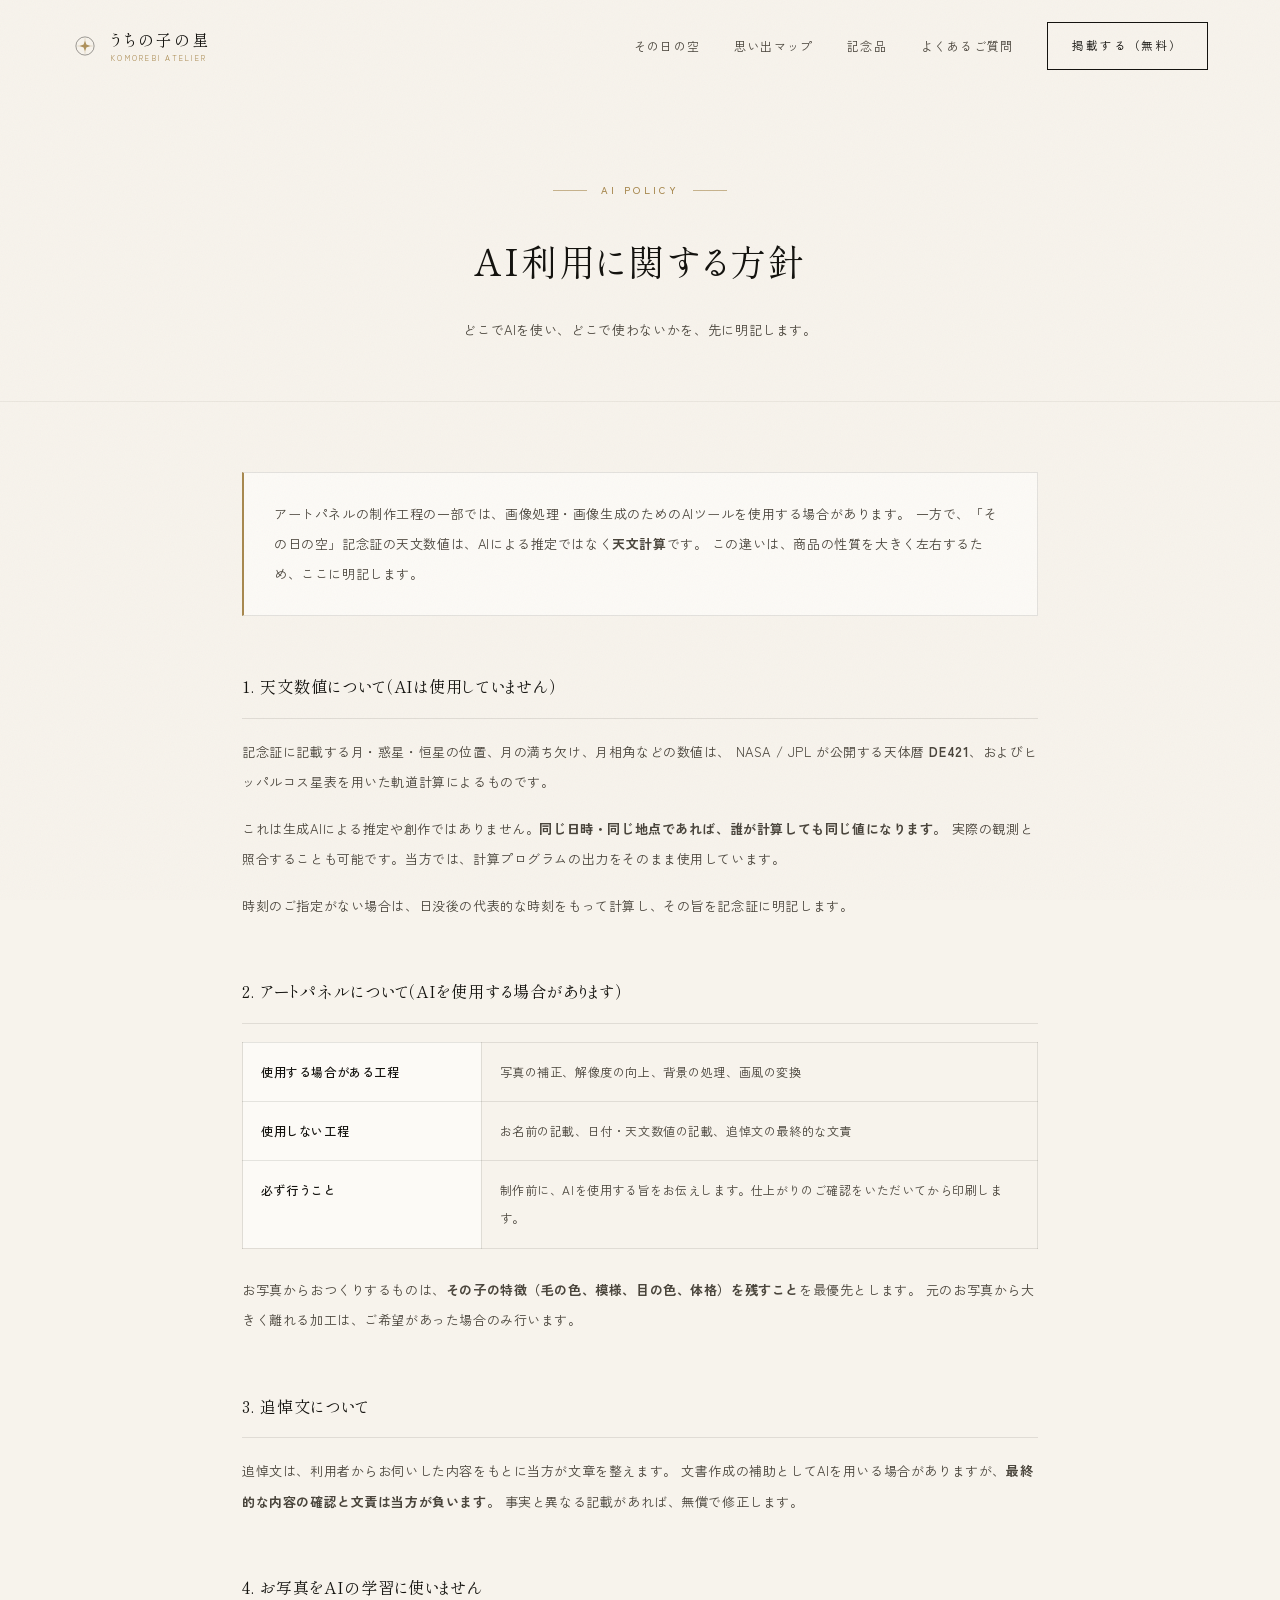
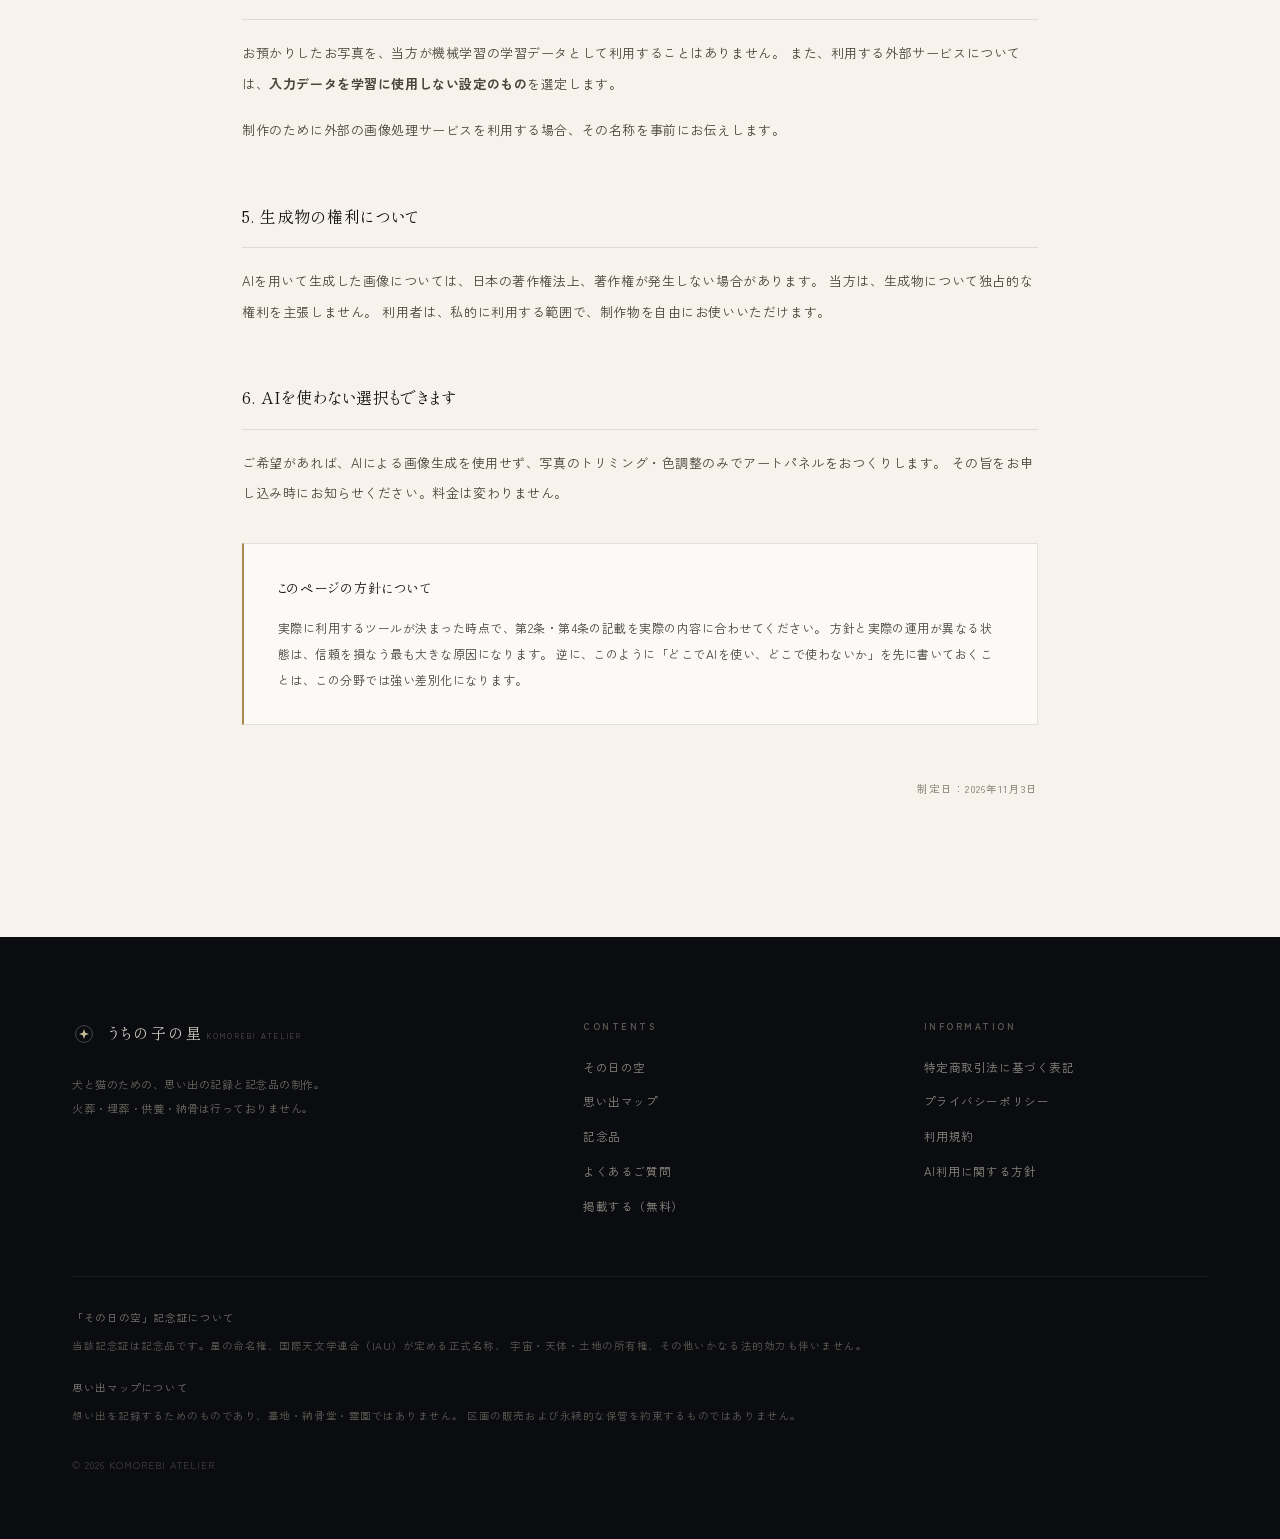
==== ai-policy.html @ f2a2ed65 "Add files via upload" ====
<!DOCTYPE html>
<html lang="ja">
<head>
<meta charset="UTF-8">
<meta name="viewport" content="width=device-width, initial-scale=1.0">
<title>AI利用に関する方針｜うちの子の星</title>
<link rel="preconnect" href="https://fonts.googleapis.com">
<link rel="preconnect" href="https://fonts.gstatic.com" crossorigin>
<link rel="stylesheet" href="https://fonts.googleapis.com/css2?family=Shippori+Mincho:wght@400;500;600&family=Zen+Kaku+Gothic+New:wght@300;400;500&display=swap">
<link rel="stylesheet" href="style.css">
</head>
<body data-page="legal">

<header class="hdr" id="hdr">
  <div class="wrap hdr-in">
    <a class="mark" href="index.html" aria-label="うちの子の星 ホーム">
      <svg viewBox="0 0 32 32" fill="none" aria-hidden="true">
        <circle cx="16" cy="16" r="11.2" stroke="#14130F" stroke-width=".9" opacity=".55"/>
        <path d="M16 6.6v18.8M6.6 16h18.8" stroke="#A8894F" stroke-width=".7" opacity=".45"/>
        <path d="M16 9.4l1.7 4.9 4.9 1.7-4.9 1.7-1.7 4.9-1.7-4.9-4.9-1.7 4.9-1.7z"
              fill="#A8894F" opacity=".9"/>
      </svg>
      <span class="mark-tx">
        <span class="jp">うちの子の星</span>
        <span class="en">KOMOREBI ATELIER</span>
      </span>
    </a>

    <nav class="nav" id="nav">
      <a href="index.html#sky">その日の空</a>
      <a href="map.html">思い出マップ</a>
      <a href="index.html#keepsakes">記念品</a>
      <a href="index.html#faq">よくあるご質問</a>
      <a class="nav-cta" href="memory.html">掲載する（無料）</a>
    </nav>

    <button class="burger" id="burger" aria-label="メニュー" aria-expanded="false">
      <i></i><i></i>
    </button>
  </div>
</header>


<div class="page-head">
  <div class="narrow">
    <span class="lbl center">AI POLICY</span>
    <h1>AI利用に関する方針</h1>
    <p>どこでAIを使い、どこで使わないかを、先に明記します。</p>
  </div>
</div>

<div class="prose">
  <div class="narrow">

    <p class="lead-box">
      アートパネルの制作工程の一部では、画像処理・画像生成のためのAIツールを使用する場合があります。
      一方で、「その日の空」記念証の天文数値は、AIによる推定ではなく<strong>天文計算</strong>です。
      この違いは、商品の性質を大きく左右するため、ここに明記します。
    </p>

    <h2>1. 天文数値について（AIは使用していません）</h2>
    <p>
      記念証に記載する月・惑星・恒星の位置、月の満ち欠け、月相角などの数値は、
      NASA / JPL が公開する天体暦 <strong>DE421</strong>、およびヒッパルコス星表を用いた軌道計算によるものです。
    </p>
    <p>
      これは生成AIによる推定や創作ではありません。<strong>同じ日時・同じ地点であれば、誰が計算しても同じ値になります。</strong>
      実際の観測と照合することも可能です。当方では、計算プログラムの出力をそのまま使用しています。
    </p>
    <p>
      時刻のご指定がない場合は、日没後の代表的な時刻をもって計算し、その旨を記念証に明記します。
    </p>

    <h2>2. アートパネルについて（AIを使用する場合があります）</h2>
    <table>
      <tr><th>使用する場合がある工程</th><td>写真の補正、解像度の向上、背景の処理、画風の変換</td></tr>
      <tr><th>使用しない工程</th><td>お名前の記載、日付・天文数値の記載、追悼文の最終的な文責</td></tr>
      <tr><th>必ず行うこと</th><td>制作前に、AIを使用する旨をお伝えします。仕上がりのご確認をいただいてから印刷します。</td></tr>
    </table>
    <p>
      お写真からおつくりするものは、<strong>その子の特徴（毛の色、模様、目の色、体格）を残すこと</strong>を最優先とします。
      元のお写真から大きく離れる加工は、ご希望があった場合のみ行います。
    </p>

    <h2>3. 追悼文について</h2>
    <p>
      追悼文は、利用者からお伺いした内容をもとに当方が文章を整えます。
      文書作成の補助としてAIを用いる場合がありますが、<strong>最終的な内容の確認と文責は当方が負います。</strong>
      事実と異なる記載があれば、無償で修正します。
    </p>

    <h2>4. お写真をAIの学習に使いません</h2>
    <p>
      お預かりしたお写真を、当方が機械学習の学習データとして利用することはありません。
      また、利用する外部サービスについては、<strong>入力データを学習に使用しない設定のもの</strong>を選定します。
    </p>
    <p>
      制作のために外部の画像処理サービスを利用する場合、その名称を事前にお伝えします。
    </p>

    <h2>5. 生成物の権利について</h2>
    <p>
      AIを用いて生成した画像については、日本の著作権法上、著作権が発生しない場合があります。
      当方は、生成物について独占的な権利を主張しません。
      利用者は、私的に利用する範囲で、制作物を自由にお使いいただけます。
    </p>

    <h2>6. AIを使わない選択もできます</h2>
    <p>
      ご希望があれば、AIによる画像生成を使用せず、写真のトリミング・色調整のみでアートパネルをおつくりします。
      その旨をお申し込み時にお知らせください。料金は変わりません。
    </p>

    <div class="notice" style="margin-top:34px">
      <strong>このページの方針について</strong>
      実際に利用するツールが決まった時点で、第2条・第4条の記載を実際の内容に合わせてください。
      方針と実際の運用が異なる状態は、信頼を損なう最も大きな原因になります。
      逆に、このように「どこでAIを使い、どこで使わないか」を先に書いておくことは、この分野では強い差別化になります。
    </div>

    <p class="updated">制定日：2026年11月3日</p>

  </div>
</div>

<footer class="ftr">
  <div class="wrap">
    <div class="ftr-top">
      <div>
        <div class="ftr-mark">
          <svg viewBox="0 0 32 32" fill="none" aria-hidden="true">
            <circle cx="16" cy="16" r="11.2" stroke="#CFC9BE" stroke-width=".8" opacity=".5"/>
            <path d="M16 9.4l1.7 4.9 4.9 1.7-4.9 1.7-1.7 4.9-1.7-4.9-4.9-1.7 4.9-1.7z"
                  fill="#E8D9B4" opacity=".85"/>
          </svg>
          <span>
            <span class="jp">うちの子の星</span>
            <span class="en">KOMOREBI ATELIER</span>
          </span>
        </div>
        <p>犬と猫のための、思い出の記録と記念品の制作。<br>火葬・埋葬・供養・納骨は行っておりません。</p>
      </div>

      <div class="ftr-ln">
        <h4>CONTENTS</h4>
        <a href="index.html#sky">その日の空</a>
        <a href="map.html">思い出マップ</a>
        <a href="index.html#keepsakes">記念品</a>
        <a href="index.html#faq">よくあるご質問</a>
        <a href="memory.html">掲載する（無料）</a>
      </div>

      <div class="ftr-ln">
        <h4>INFORMATION</h4>
        <a href="tokushoho.html">特定商取引法に基づく表記</a>
        <a href="privacy.html">プライバシーポリシー</a>
        <a href="terms.html">利用規約</a>
        <a href="ai-policy.html">AI利用に関する方針</a>
      </div>
    </div>

    <div class="ftr-disc">
      <div>
        <b>「その日の空」記念証について</b>
        当該記念証は記念品です。星の命名権、国際天文学連合（IAU）が定める正式名称、
        宇宙・天体・土地の所有権、その他いかなる法的効力も伴いません。
      </div>
      <div>
        <b>思い出マップについて</b>
        想い出を記録するためのものであり、墓地・納骨堂・霊園ではありません。
        区画の販売および永続的な保管を約束するものではありません。
      </div>
      <div class="ftr-cr">&copy; <span data-year>2026</span> KOMOREBI ATELIER</div>
    </div>
  </div>
</footer>


<script src="config.js"></script>
<script src="main.js"></script>
</body>
</html>
---- style.css ----
/* =========================================================================
   うちの子の星 — KOMOREBI ATELIER
   Design System v2  ·  "静寂と、光"
   ========================================================================= */

/* ---------- reset ---------- */
*,*::before,*::after{box-sizing:border-box;margin:0;padding:0}
html{-webkit-text-size-adjust:100%;scroll-behavior:smooth}
@media (prefers-reduced-motion:reduce){
  html{scroll-behavior:auto}
  *,*::before,*::after{animation-duration:.001ms!important;transition-duration:.001ms!important}
}
img,svg{display:block;max-width:100%}
a{color:inherit;text-decoration:none}
button{font:inherit;color:inherit;background:none;border:none;cursor:pointer}
ul,ol{list-style:none}
::selection{background:rgba(168,137,79,.22)}

/* ---------- tokens ---------- */
:root{
  /* ink & paper */
  --ink:#14130F;
  --ink-2:#2B2822;
  --ink-3:#4A453C;
  --paper:#F7F3EC;
  --paper-2:#FCFAF6;
  --paper-3:#EFE8DB;
  --paper-4:#E6DCCB;

  /* accents */
  --gold:#A8894F;
  --gold-2:#C9AE7B;
  --gold-3:#E3D2AC;
  --sage:#6E7A66;
  --sage-2:#4E5849;
  --green:#5E6B57;          /* 規約・ポリシーへのリンク色（未定義だったので追加） */

  /* night */
  --night:#0D1015;
  --night-2:#161B23;
  --night-3:#232A35;
  --star:#E8D9B4;

  /* lines */
  --line:rgba(20,19,15,.10);
  --line-2:rgba(20,19,15,.06);
  --line-gold:rgba(168,137,79,.28);
  --line-n:rgba(232,217,180,.16);

  /* type */
  --mincho:"Hiragino Mincho ProN","Hiragino Mincho Pro","Yu Mincho",YuMincho,
           "Shippori Mincho","Noto Serif JP","Noto Serif CJK JP","Songti SC",
           "Times New Roman",serif;
  --gothic:"Hiragino Sans","Hiragino Kaku Gothic ProN","Yu Gothic",YuGothic,
           "Zen Kaku Gothic New","Noto Sans JP","Noto Sans CJK JP",
           "Helvetica Neue",Arial,sans-serif;

  /* metrics */
  --w:1200px;
  --w-narrow:860px;
  --w-tight:660px;
  --ease:cubic-bezier(.22,.68,.28,1);
  --ease-out:cubic-bezier(.16,1,.3,1);
  --shadow-s:0 1px 2px rgba(20,19,15,.04),0 8px 24px -12px rgba(20,19,15,.10);
  --shadow-m:0 2px 4px rgba(20,19,15,.03),0 24px 60px -24px rgba(20,19,15,.16);
  --shadow-l:0 4px 8px rgba(20,19,15,.03),0 48px 100px -40px rgba(20,19,15,.22);
}

/* ---------- base ---------- */
body{
  font-family:var(--gothic);
  font-size:15px;
  line-height:2.05;
  letter-spacing:.035em;
  color:var(--ink-2);
  background:var(--paper);
  -webkit-font-smoothing:antialiased;
  -moz-osx-font-smoothing:grayscale;
  text-rendering:optimizeLegibility;
  overflow-x:hidden;
  font-feature-settings:"palt" 1;
}
h1,h2,h3,h4,.hero-ttl,.h2,.h3,.display,.statement-tx,.cert-name,
.cert-ttl,.letter-name,.letter-body,.pr h3,.tier h3,.region-h h2,.pref .nm,
.drw-h h3,.region-grid button,.moon-tx .p,.cert-stars dd{
  font-feature-settings:"palt" 1;
}

/* washi grain — zero-asset texture */
body::after{
  content:"";position:fixed;inset:0;z-index:9000;pointer-events:none;
  opacity:.038;mix-blend-mode:multiply;
  background-image:url("data:image/svg+xml,%3Csvg xmlns='http://www.w3.org/2000/svg' width='200' height='200'%3E%3Cfilter id='n'%3E%3CfeTurbulence type='fractalNoise' baseFrequency='.82' numOctaves='4' stitchTiles='stitch'/%3E%3C/filter%3E%3Crect width='200' height='200' filter='url(%23n)'/%3E%3C/svg%3E");
}

.wrap{width:100%;max-width:var(--w);margin:0 auto;padding:0 32px}
.narrow{width:100%;max-width:var(--w-narrow);margin:0 auto;padding:0 32px}
.tight{width:100%;max-width:var(--w-tight);margin:0 auto;padding:0 32px}

/* ---------- type scale ---------- */
.display{
  font-family:var(--mincho);font-weight:400;
  font-size:clamp(32px,5.4vw,62px);
  line-height:1.62;letter-spacing:.045em;
  color:var(--ink);
}
.h2{
  font-family:var(--mincho);font-weight:400;
  font-size:clamp(23px,3.1vw,36px);
  line-height:1.78;letter-spacing:.05em;color:var(--ink);
}
.h3{
  font-family:var(--mincho);font-weight:400;
  font-size:clamp(17px,2vw,21px);line-height:1.85;letter-spacing:.045em;color:var(--ink);
}
.lead{
  font-size:15px;line-height:2.4;color:var(--ink-3);letter-spacing:.05em;
}
.body{font-size:14px;line-height:2.25;color:var(--ink-3)}
.small{font-size:12.5px;line-height:2.1;color:var(--ink-3)}
.tiny{font-size:11px;line-height:2;color:var(--ink-3);letter-spacing:.08em}
.vertical{writing-mode:vertical-rl;text-orientation:mixed}

/* eyebrow / section label */
.lbl{
  display:inline-flex;align-items:center;gap:14px;
  font-family:var(--gothic);font-size:10px;font-weight:500;
  letter-spacing:.34em;text-transform:uppercase;color:var(--gold);
}
.lbl::before{content:"";width:34px;height:1px;background:var(--gold);opacity:.6;flex:none}
.lbl.center::after{content:"";width:34px;height:1px;background:var(--gold);opacity:.6;flex:none}
.lbl.on-dark{color:var(--star)}
.lbl.on-dark::before,.lbl.on-dark::after{background:var(--star);opacity:.45}

/* kanji numeral */
.kanji-num{
  font-family:var(--mincho);font-size:13px;letter-spacing:.3em;
  color:var(--gold);opacity:.9;
}

/* ---------- buttons ---------- */
.btn{
  --b:var(--ink);
  position:relative;display:inline-flex;align-items:center;justify-content:center;gap:12px;
  padding:17px 40px;border:1px solid var(--b);border-radius:0;
  font-family:var(--gothic);font-size:12.5px;letter-spacing:.2em;
  color:var(--b);background:transparent;overflow:hidden;isolation:isolate;
  transition:color .55s var(--ease);
}
.btn::before{
  content:"";position:absolute;inset:0;background:var(--b);z-index:-1;
  transform:scaleY(0);transform-origin:bottom;
  transition:transform .55s var(--ease);
}
.btn:hover{color:var(--paper)}
.btn:hover::before{transform:scaleY(1)}
.btn.solid{color:var(--paper)}
.btn.solid::before{transform:scaleY(1)}
.btn.solid:hover{color:var(--b)}
.btn.solid:hover::before{transform:scaleY(0)}
.btn.gold{--b:var(--gold)}
.btn.small{padding:12px 26px;font-size:11.5px;letter-spacing:.16em}
.btn-row{display:flex;flex-wrap:wrap;gap:14px}

/* text link with animated rule */
.tlink{
  display:inline-flex;align-items:center;gap:12px;
  font-size:12.5px;letter-spacing:.16em;color:var(--ink);position:relative;padding-bottom:6px;
}
.tlink::after{
  content:"";position:absolute;left:0;bottom:0;width:100%;height:1px;
  background:var(--line);transform-origin:right;transition:transform .5s var(--ease);
}
.tlink::before{
  content:"";position:absolute;left:0;bottom:0;width:100%;height:1px;
  background:var(--gold);transform:scaleX(0);transform-origin:left;
  transition:transform .6s var(--ease) .05s;
}
.tlink:hover::before{transform:scaleX(1)}
.tlink .ar{transition:transform .5s var(--ease)}
.tlink:hover .ar{transform:translateX(5px)}

/* ---------- section chrome ---------- */
.sec{position:relative;padding:132px 0}
.sec.tight-p{padding:96px 0}
.sec.dark{background:var(--night);color:#D9D3C8}
.sec.paper2{background:var(--paper-2)}

.sec-head{margin-bottom:64px}
.sec-head.center{text-align:center}
.sec-head .lbl{margin-bottom:26px}
.sec-head .h2{margin-bottom:22px}
.sec-head .lead{max-width:640px}
.sec-head.center .lead{margin:0 auto}

/* hairline divider with diamond */
.rule{
  display:flex;align-items:center;justify-content:center;gap:16px;
  padding:0 32px;
}
.rule::before,.rule::after{content:"";height:1px;flex:1;background:var(--line);max-width:420px}
.rule i{
  width:5px;height:5px;border:1px solid var(--gold);transform:rotate(45deg);
  flex:none;opacity:.65;
}
.rule.on-dark::before,.rule.on-dark::after{background:var(--line-n)}
.rule.on-dark i{border-color:var(--star);opacity:.4}

/* =========================================================================
   HEADER
   ========================================================================= */
.hdr{
  position:fixed;top:0;left:0;right:0;z-index:200;
  transition:background .6s var(--ease),backdrop-filter .6s var(--ease),
             border-color .6s var(--ease),padding .5s var(--ease);
  border-bottom:1px solid transparent;padding:8px 0;
}
.hdr.solid{
  background:rgba(247,243,236,.82);
  backdrop-filter:blur(18px) saturate(1.4);
  -webkit-backdrop-filter:blur(18px) saturate(1.4);
  border-bottom-color:var(--line-2);
}
.hdr-in{display:flex;align-items:center;justify-content:space-between;height:76px;gap:24px}

.mark{display:flex;align-items:center;gap:13px;flex:none}
.mark svg{width:26px;height:26px;flex:none;transition:transform .8s var(--ease)}
.mark:hover svg{transform:rotate(90deg)}
.mark-tx{display:flex;flex-direction:column;line-height:1.25}
.mark-tx .jp{font-family:var(--mincho);font-size:15.5px;letter-spacing:.18em;color:var(--ink);white-space:nowrap}
.mark-tx .en{font-size:7.5px;letter-spacing:.3em;color:var(--gold);white-space:nowrap;margin-top:3px}

.nav{display:flex;align-items:center;gap:34px}
.nav a{
  position:relative;font-size:12px;letter-spacing:.1em;color:var(--ink-3);
  padding:6px 0;white-space:nowrap;transition:color .35s var(--ease);
}
.nav a::after{
  content:"";position:absolute;left:0;bottom:0;width:100%;height:1px;
  background:var(--gold);transform:scaleX(0);transform-origin:left;
  transition:transform .45s var(--ease);
}
.nav a:hover{color:var(--ink)}
.nav a:hover::after{transform:scaleX(1)}
.hdr .nav-cta{
  border:1px solid var(--ink);padding:11px 24px;font-size:11.5px;letter-spacing:.16em;
  color:var(--ink);transition:.4s var(--ease);
}
.hdr .nav-cta::after{display:none}
.hdr .nav-cta:hover{background:var(--ink);color:var(--paper)}

.burger{display:none;width:44px;height:44px;position:relative;flex:none}
.burger i{
  position:absolute;left:11px;width:22px;height:1px;background:var(--ink);
  transition:transform .5s var(--ease),opacity .3s;
}
.burger i:nth-child(1){top:18px}
.burger i:nth-child(2){top:26px}
.burger.on i:nth-child(1){transform:translateY(4px) rotate(45deg)}
.burger.on i:nth-child(2){transform:translateY(-4px) rotate(-45deg)}

/* =========================================================================
   HERO  v3 — 写真フルブリード
   ========================================================================= */
.hero3{
  position:relative;display:flex;align-items:flex-end;
  min-height:100svh;overflow:hidden;background:#1B1710;
  padding:0;
}
.hero3-media{position:absolute;inset:0;z-index:0}
.hero3-media picture,.hero3-media img{
  display:block;width:100%;height:100%;object-fit:cover;object-position:50% 46%;
}
.hero3-media img{
  transform:scale(1.06);
  animation:heroDrift 22s var(--ease-out) forwards;
}
@keyframes heroDrift{to{transform:scale(1)}}

/* スクリム（文字を読ませるための階調） */
.hero3::after{
  content:"";position:absolute;inset:0;z-index:1;pointer-events:none;
  background:
    linear-gradient(180deg,rgba(16,13,9,.34) 0%,rgba(16,13,9,.06) 22%,rgba(16,13,9,0) 42%),
    linear-gradient(0deg,rgba(14,11,8,.90) 0%,rgba(14,11,8,.72) 26%,rgba(14,11,8,.22) 58%,rgba(14,11,8,0) 78%);
}
.hero3-in{position:relative;z-index:2;width:100%;padding-bottom:clamp(34px,5vh,58px)}
.hero3-txt{max-width:660px;color:#F6F1E8}
.hero3-eyebrow{
  display:inline-flex;align-items:center;gap:12px;
  font-size:10px;letter-spacing:.3em;color:#E3D2AC;margin-bottom:clamp(20px,3vh,30px);
}
.hero3-eyebrow::before{content:"";width:28px;height:1px;background:#E3D2AC;opacity:.7}
.hero3-h1{
  font-family:var(--mincho);font-weight:400;
  font-size:clamp(30px,5.4vw,60px);line-height:1.55;letter-spacing:.045em;
  color:#FBF7EF;text-shadow:0 2px 30px rgba(0,0,0,.28);
}
.hero3-h1 em{font-style:normal;color:#E3D2AC}
.hero3-h1 .ln{display:block;overflow:hidden}
.hero3-h1 .ln>span{display:block;transform:translateY(112%);
  animation:riseIn 1.5s var(--ease-out) forwards}
.hero3-h1 .ln:nth-child(1)>span{animation-delay:.25s}
.hero3-h1 .ln:nth-child(2)>span{animation-delay:.4s}
.hero3-h1 .ln:nth-child(3)>span{animation-delay:.55s}
.hero3-sub{
  margin-top:clamp(22px,3.4vh,32px);font-size:13.5px;line-height:2.35;
  letter-spacing:.06em;color:rgba(246,241,232,.86);max-width:520px;
}
.hero3-sub strong{color:#FBF7EF;font-weight:500}
.hero3-actions{
  display:flex;gap:12px;flex-wrap:wrap;margin-top:clamp(26px,4vh,38px);
  opacity:0;animation:fadeUp 1.2s var(--ease-out) 1.05s forwards;
}
.hero3-actions .btn{--b:#F6F1E8;color:#F6F1E8;border-color:rgba(246,241,232,.55);padding:17px 34px}
.hero3-actions .btn::before{background:#F6F1E8}
.hero3-actions .btn:hover{color:#14130F;border-color:#F6F1E8}
.hero3-actions .btn.solid{background:#F6F1E8;color:#14130F;border-color:#F6F1E8}
.hero3-actions .btn.solid::before{transform:scaleY(1);background:#14130F}
.hero3-actions .btn.solid:hover{color:#F6F1E8}
.hero3-actions .btn.solid:hover::before{transform:scaleY(0)}
.hero3-note{
  margin-top:16px;font-size:11px;letter-spacing:.08em;color:rgba(246,241,232,.6);
  opacity:0;animation:fadeUp 1.2s var(--ease-out) 1.25s forwards;
}

/* 下部の信頼ストリップ */
.hero3-strip{
  position:relative;z-index:2;border-top:1px solid rgba(246,241,232,.16);
  display:grid;grid-template-columns:repeat(3,1fr);
  opacity:0;animation:fadeUp 1.4s var(--ease-out) 1.35s forwards;
}
.hero3-strip div{
  padding:18px 6px;text-align:center;border-right:1px solid rgba(246,241,232,.13);
  color:rgba(246,241,232,.82);
}
.hero3-strip div:last-child{border-right:none}
.hero3-strip b{
  display:block;font-family:var(--mincho);font-size:14px;font-weight:400;
  letter-spacing:.1em;color:#FBF7EF;margin-bottom:4px;
}
.hero3-strip span{font-size:9.5px;letter-spacing:.18em;color:rgba(246,241,232,.55)}

.hero3-scroll{
  position:absolute;right:clamp(16px,3vw,40px);bottom:clamp(130px,18vh,190px);z-index:3;
  display:flex;flex-direction:column;align-items:center;gap:10px;
  opacity:0;animation:fadeUp 1.4s var(--ease-out) 1.6s forwards;
}
.hero3-scroll span{writing-mode:vertical-rl;font-size:8.5px;letter-spacing:.34em;
  color:rgba(246,241,232,.55)}
.hero3-scroll i{width:1px;height:46px;background:linear-gradient(#E3D2AC,transparent);position:relative;overflow:hidden}
.hero3-scroll i::after{content:"";position:absolute;top:0;left:0;width:1px;height:18px;
  background:#E3D2AC;animation:cue 2.6s var(--ease) infinite}

@media(max-width:860px){
  .hero3{min-height:94svh;align-items:flex-end}
  .hero3-media img{object-position:62% 42%}
  .hero3::after{
    background:
      linear-gradient(180deg,rgba(16,13,9,.46) 0%,rgba(16,13,9,.18) 26%,rgba(16,13,9,.34) 52%,rgba(14,11,8,.62) 72%),
      linear-gradient(0deg,rgba(14,11,8,.96) 0%,rgba(14,11,8,.86) 30%,rgba(14,11,8,.52) 58%,rgba(14,11,8,0) 86%);
  }
  .hero3-h1{font-size:clamp(27px,7.6vw,38px);line-height:1.6}
  .hero3-actions{flex-direction:column;align-items:stretch}
  .hero3-actions .btn{width:100%;padding:16px}
  .hero3-strip b{font-size:12px}
  .hero3-strip span{font-size:8.5px;letter-spacing:.1em}
  .hero3-scroll{display:none}
}

/* =========================================================================
   COMPARE 比較表
   ========================================================================= */
.cmp{width:100%;border-collapse:collapse;font-size:12px;margin-top:8px}
.cmp th,.cmp td{border-bottom:1px solid var(--line);padding:16px 14px;text-align:left;vertical-align:top}
.cmp thead th{
  font-family:var(--mincho);font-size:11.5px;letter-spacing:.12em;font-weight:400;
  color:var(--ink);border-bottom:1px solid var(--line-gold);padding-bottom:14px;
}
.cmp thead th.us{color:var(--gold)}
.cmp tbody td{color:var(--ink-3);line-height:1.95}
.cmp tbody td:first-child{color:var(--ink);font-size:12.5px;width:26%}
.cmp .yes{color:var(--sage-2);font-weight:500}
.cmp .no{color:#9A8F82}
.cmp td.us{background:rgba(168,137,79,.045)}
@media(max-width:760px){
  .cmp{font-size:11px}
  .cmp th,.cmp td{padding:12px 8px}
  .cmp thead th{font-size:10px;letter-spacing:.04em}
  .cmp tbody td:first-child{width:34%;font-size:11px}
}

/* =========================================================================
   STATEMENT (quiet intro)
   ========================================================================= */
.statement{padding:clamp(90px,13vw,170px) 0;text-align:center;position:relative}
.statement .rule{margin-bottom:clamp(50px,7vw,80px)}
.statement-tx{
  font-family:var(--mincho);font-weight:400;
  font-size:clamp(19px,2.7vw,30px);line-height:2.35;letter-spacing:.075em;color:var(--ink);
}
.statement-tx em{font-style:normal;color:var(--gold)}
.statement-note{
  margin-top:clamp(38px,5vw,54px);font-size:13px;line-height:2.35;
  letter-spacing:.07em;color:var(--ink-3);
}
.statement .rule{margin-top:clamp(50px,7vw,80px);margin-bottom:0}

/* =========================================================================
   PRINCIPLES
   ========================================================================= */
.principles{display:grid;grid-template-columns:repeat(3,1fr);gap:0;border-top:1px solid var(--line)}
.pr{
  padding:56px 42px 64px;border-right:1px solid var(--line);position:relative;
  transition:background .6s var(--ease);
}
.pr:last-child{border-right:none}
.pr:hover{background:var(--paper-2)}
.pr .kanji-num{display:block;margin-bottom:30px}
.pr h3{
  font-family:var(--mincho);font-size:18px;font-weight:400;line-height:1.95;
  letter-spacing:.05em;color:var(--ink);margin-bottom:20px;
}
.pr p{font-size:12.5px;line-height:2.3;color:var(--ink-3)}
.pr::after{
  content:"";position:absolute;top:0;left:0;width:100%;height:1px;background:var(--gold);
  transform:scaleX(0);transform-origin:left;transition:transform .7s var(--ease);
}
.pr:hover::after{transform:scaleX(1)}

/* =========================================================================
   NIGHT / SKY
   ========================================================================= */
.sky{position:relative;background:var(--night);color:#CFC9BE;overflow:hidden}
.sky::before{
  content:"";position:absolute;inset:0;z-index:0;pointer-events:none;opacity:.9;
  background:
    radial-gradient(ellipse 60% 50% at 78% 12%,rgba(96,120,158,.16),transparent 70%),
    radial-gradient(ellipse 50% 40% at 12% 82%,rgba(168,137,79,.10),transparent 70%);
}
.sky-in{position:relative;z-index:1}
.sky .h2,.sky .h3{color:#F2EDE4}
.sky .lead,.sky .body,.sky .small{color:#A9A499}
.sky .statement-tx{color:#F2EDE4}

.sky-grid{display:grid;grid-template-columns:1fr 1.02fr;gap:clamp(40px,6vw,88px);align-items:center}

/* the certificate mock */
.cert{
  position:relative;background:linear-gradient(158deg,#FCFAF5 0%,#F2EADB 62%,#E8DDC7 100%);
  color:var(--ink);padding:clamp(30px,4vw,46px);box-shadow:var(--shadow-l);
}
.cert::before{
  content:"";position:absolute;inset:9px;border:1px solid rgba(168,137,79,.34);pointer-events:none;
}
.cert::after{
  content:"";position:absolute;inset:14px;border:1px solid rgba(168,137,79,.14);pointer-events:none;
}
.cert-in{position:relative;z-index:1}
.cert-top{display:flex;justify-content:space-between;align-items:flex-start;margin-bottom:26px}
.cert-brand{font-family:var(--mincho);font-size:10.5px;letter-spacing:.28em;color:var(--gold)}
.cert-no{font-size:8.5px;letter-spacing:.2em;color:var(--ink-3);opacity:.6}
.cert-ttl{
  font-family:var(--mincho);font-size:clamp(15px,1.8vw,18px);letter-spacing:.22em;
  color:var(--ink);text-align:center;margin-bottom:4px;
}
.cert-sub{text-align:center;font-size:8.5px;letter-spacing:.34em;color:var(--gold);margin-bottom:28px}
.cert-name{
  font-family:var(--mincho);text-align:center;font-size:clamp(24px,3.4vw,34px);
  letter-spacing:.2em;color:var(--ink);line-height:1.4;
}
.cert-years{
  text-align:center;font-family:var(--mincho);font-size:10.5px;letter-spacing:.28em;
  color:var(--gold);margin-top:10px;
}
.cert-map{margin:26px 0 22px;position:relative}
.cert-map svg{width:100%;height:auto;display:block}
.cert-stars{
  display:grid;grid-template-columns:repeat(2,1fr);gap:1px;
  background:rgba(168,137,79,.2);border:1px solid rgba(168,137,79,.2);margin-bottom:22px;
}
.cert-stars div{background:rgba(252,250,245,.55);padding:13px 15px;text-align:center}
.cert-stars dt{font-size:8px;letter-spacing:.18em;color:var(--gold);margin-bottom:3px}
.cert-stars dd{font-family:var(--mincho);font-size:12.5px;letter-spacing:.06em;color:var(--ink)}
.cert-line{
  text-align:center;font-family:var(--mincho);font-size:11.5px;line-height:2.2;
  letter-spacing:.1em;color:var(--ink-2);padding-top:18px;border-top:1px solid rgba(168,137,79,.24);
}

/* live moon mini-tool */
.moon-tool{
  margin-top:34px;border:1px solid var(--line-n);background:rgba(255,255,255,.025);
  padding:26px 28px;display:flex;align-items:center;gap:26px;flex-wrap:wrap;
}
.moon-tool .mt-l{flex:1;min-width:180px}
.moon-tool .mt-l .t1{font-size:11px;letter-spacing:.2em;color:var(--star);margin-bottom:8px}
.moon-tool .mt-l .t2{font-size:11.5px;line-height:1.95;color:#8F8A80}
.moon-tool input[type=date]{
  font-family:var(--gothic);font-size:13px;letter-spacing:.06em;
  background:transparent;border:1px solid var(--line-n);color:#EDE7DC;
  padding:11px 14px;border-radius:0;outline:none;transition:border-color .3s;
  color-scheme:dark;
}
.moon-tool input[type=date]:focus{border-color:var(--star)}
.moon-out{display:flex;align-items:center;gap:16px;min-width:150px}
.moon-face{width:52px;height:52px;flex:none;position:relative}
.moon-face svg{width:100%;height:100%}
.moon-tx .p{font-family:var(--mincho);font-size:23px;letter-spacing:.04em;color:var(--star);line-height:1.2}
.moon-tx .n{font-size:10px;letter-spacing:.16em;color:#8F8A80;margin-top:4px}

/* sky data strip */
.sky-data{
  display:grid;grid-template-columns:repeat(4,1fr);margin-top:clamp(46px,6vw,72px);
  border-top:1px solid var(--line-n);border-bottom:1px solid var(--line-n);
}
.sky-data>div{padding:30px 22px;border-right:1px solid var(--line-n);text-align:center}
.sky-data>div:last-child{border-right:none}
.sky-data dt{font-size:9.5px;letter-spacing:.24em;color:#7E796F;margin-bottom:12px}
.sky-data dd{font-family:var(--mincho);font-size:clamp(17px,2vw,21px);letter-spacing:.05em;color:var(--star)}
.sky-data dd small{display:block;font-family:var(--gothic);font-size:9.5px;letter-spacing:.1em;
  color:#7E796F;margin-top:7px}
.sky-src{text-align:center;font-size:10.5px;line-height:2.2;letter-spacing:.08em;
  color:#6E6A62;margin-top:30px}
.sky-src b{color:#8F8A80;font-weight:400}

/* =========================================================================
   SAMPLE MEMORIAL (letter)
   ========================================================================= */
.sample{background:var(--paper-3);position:relative;overflow:hidden}
.sample::before{
  content:"";position:absolute;top:-10%;right:-8%;width:46vw;height:46vw;
  border-radius:50%;background:radial-gradient(circle,rgba(168,137,79,.10),transparent 66%);
  pointer-events:none;
}
.sample-grid{display:grid;grid-template-columns:.85fr 1.15fr;gap:clamp(40px,6vw,80px);align-items:center;position:relative}

.letter{
  background:var(--paper-2);box-shadow:var(--shadow-m);padding:clamp(34px,4.4vw,56px);
  position:relative;
}
.letter::before{
  content:"";position:absolute;left:0;top:0;bottom:0;width:8px;
  background:var(--paper-4);
}
.letter-head{text-align:center;padding-bottom:26px;border-bottom:1px solid var(--line-gold)}
.letter-photo{
  width:112px;height:112px;margin:0 auto 22px;border-radius:50%;
  background:radial-gradient(circle at 50% 42%,#F4ECDD,#DED0B6 72%,#CFBE9E);
  position:relative;display:grid;place-items:center;overflow:hidden;
}
.letter-photo::after{
  content:"";position:absolute;inset:6px;border-radius:50%;border:1px solid rgba(255,253,247,.6);
}
.letter-photo svg{width:56px;height:56px;opacity:.5}
.letter-name{font-family:var(--mincho);font-size:clamp(22px,2.8vw,28px);letter-spacing:.18em;color:var(--ink)}
.letter-years{font-family:var(--mincho);font-size:10.5px;letter-spacing:.26em;color:var(--gold);margin-top:8px}
.letter-body{
  padding-top:26px;font-family:var(--mincho);font-size:13px;line-height:2.65;
  letter-spacing:.075em;color:var(--ink-2);
}
.letter-body p+p{margin-top:16px}
.letter-sky{
  margin-top:28px;padding-top:20px;border-top:1px dashed var(--line-gold);
  font-size:10.5px;line-height:2.1;letter-spacing:.08em;color:var(--ink-3);
}
.letter-sky b{font-family:var(--mincho);color:var(--gold);font-weight:400;letter-spacing:.1em}

/* =========================================================================
   MAP
   ========================================================================= */
.map-wrap{display:grid;grid-template-columns:1.06fr .94fr;gap:clamp(40px,6vw,84px);align-items:center}
.map-card{
  background:var(--paper-2);border:1px solid var(--line);box-shadow:var(--shadow-s);
  padding:clamp(24px,3vw,34px);position:relative;
}
.map-card-h{display:flex;justify-content:space-between;align-items:baseline;
  padding-bottom:16px;margin-bottom:18px;border-bottom:1px solid var(--line)}
.map-card-h .t{font-family:var(--mincho);font-size:12.5px;letter-spacing:.2em;color:var(--ink)}
.map-card-h .c{font-size:10px;letter-spacing:.14em;color:var(--gold)}
.jp-map{position:relative}
.jp-map svg{width:100%;height:auto}
.jp-map .dot{transition:r .4s var(--ease),opacity .4s}
.region-grid{display:grid;grid-template-columns:repeat(2,1fr);gap:1px;background:var(--line);
  margin-top:18px;border:1px solid var(--line)}
.region-grid button{
  background:var(--paper-2);padding:13px 15px;display:flex;justify-content:space-between;
  align-items:center;font-size:11.5px;letter-spacing:.06em;color:var(--ink-3);
  transition:background .3s,color .3s;
}
.region-grid button:hover{background:var(--paper-3);color:var(--ink)}
.region-grid button b{font-family:var(--mincho);color:var(--gold);font-size:12px;font-weight:400}
.region-grid button.zero b{color:var(--paper-4)}
.region-grid button:last-child:nth-child(odd){grid-column:1 / -1}

/* =========================================================================
   KEEPSAKES
   ========================================================================= */
.tiers{display:grid;grid-template-columns:repeat(3,1fr);gap:clamp(16px,2vw,26px);align-items:stretch}
.tier{
  position:relative;display:flex;flex-direction:column;background:var(--paper-2);
  border:1px solid var(--line);padding:44px 34px 40px;transition:.6s var(--ease);
}
.tier:hover{box-shadow:var(--shadow-m);border-color:var(--line-gold);transform:translateY(-4px)}
.tier.feat{border-color:var(--gold);box-shadow:var(--shadow-m)}
.tier.feat::before{
  content:"RECOMMENDED";position:absolute;top:-1px;right:-1px;background:var(--gold);color:#fff;
  font-size:8.5px;letter-spacing:.24em;padding:6px 14px;
}
.tier-n{font-family:var(--mincho);font-size:11px;letter-spacing:.28em;color:var(--gold);margin-bottom:22px}
.tier h3{font-family:var(--mincho);font-size:17px;font-weight:400;line-height:1.8;
  letter-spacing:.04em;color:var(--ink);min-height:3.4em}
.tier .price{
  font-family:var(--mincho);font-size:34px;letter-spacing:.02em;color:var(--ink);
  margin:14px 0 2px;line-height:1.2;
}
.tier .price span{font-family:var(--gothic);font-size:11px;letter-spacing:.14em;color:var(--ink-3);margin-left:6px}
.tier .tax{font-size:10px;letter-spacing:.1em;color:var(--ink-3);opacity:.75;margin-bottom:26px}
.tier ul{flex:1;margin-bottom:30px}
.tier li{
  position:relative;padding-left:20px;font-size:12px;line-height:2.05;color:var(--ink-3);
  margin-bottom:11px;letter-spacing:.03em;
}
.tier li::before{
  content:"";position:absolute;left:0;top:.92em;width:7px;height:1px;background:var(--gold);opacity:.75;
}
.tier .btn{width:100%;padding:15px;font-size:11.5px}

.opt-row{
  margin-top:22px;border:1px dashed var(--line-gold);padding:26px 34px;
  display:flex;align-items:center;justify-content:space-between;gap:24px;flex-wrap:wrap;
}
.opt-row .l b{display:block;font-family:var(--mincho);font-size:14px;letter-spacing:.08em;
  color:var(--ink);font-weight:400;margin-bottom:5px}
.opt-row .l span{font-size:11px;color:var(--ink-3);letter-spacing:.05em}
.opt-row .p{font-family:var(--mincho);font-size:22px;color:var(--gold);white-space:nowrap}

/* =========================================================================
   NOTICE
   ========================================================================= */
.notice{
  border:1px solid var(--line);border-left:2px solid var(--gold);
  background:var(--paper-2);padding:30px 34px;font-size:12px;line-height:2.2;
  letter-spacing:.04em;color:var(--ink-3);
}
.notice>strong{
  display:block;font-family:var(--mincho);font-size:13px;font-weight:400;
  letter-spacing:.09em;color:var(--ink);margin-bottom:12px;
}
.notice ul{margin-top:12px}
.notice li{position:relative;padding-left:18px;margin-bottom:7px}
.notice li::before{content:"";position:absolute;left:0;top:.95em;width:7px;height:1px;
  background:var(--gold);opacity:.7}
.notice.warn{border-left-color:#B4715B}
.notice.dark{border-color:var(--line-n);border-left-color:var(--star);
  background:rgba(255,255,255,.02);color:#9A958B}
.notice.dark>strong{color:#EDE7DC}

/* =========================================================================
   FAQ
   ========================================================================= */
.faq{border-top:1px solid var(--line)}
.faq details{border-bottom:1px solid var(--line)}
.faq summary{
  display:flex;align-items:flex-start;gap:22px;padding:30px 54px 30px 0;
  cursor:pointer;list-style:none;position:relative;
  font-size:14px;line-height:1.85;letter-spacing:.05em;color:var(--ink);
  transition:color .4s var(--ease);
}
.faq summary::-webkit-details-marker{display:none}
.faq summary::after{
  content:"";position:absolute;right:8px;top:38px;width:11px;height:11px;
  border-right:1px solid var(--gold);border-bottom:1px solid var(--gold);
  transform:rotate(45deg);transition:transform .5s var(--ease);
}
.faq details[open] summary::after{transform:rotate(-135deg)}
.faq summary:hover{color:var(--gold)}
.faq summary .q{
  font-family:var(--mincho);font-size:11px;letter-spacing:.14em;color:var(--gold);
  flex:none;padding-top:2px;opacity:.85;
}
.faq .a{
  padding:0 54px 34px 62px;font-size:12.5px;line-height:2.3;letter-spacing:.04em;
  color:var(--ink-3);
}
.faq .a p+p{margin-top:14px}
.faq .a a{color:var(--gold);border-bottom:1px solid var(--line-gold)}

/* =========================================================================
   ABOUT
   ========================================================================= */
.about-grid{display:grid;grid-template-columns:1fr 1fr;gap:clamp(44px,7vw,96px);align-items:start}
.about-col h3{
  font-family:var(--mincho);font-size:19px;font-weight:400;line-height:2;
  letter-spacing:.07em;color:var(--ink);margin-bottom:26px;
  padding-bottom:18px;border-bottom:1px solid var(--line-gold);
}
.about-col p{font-size:13px;line-height:2.35;letter-spacing:.045em;color:var(--ink-3);margin-bottom:16px}
.about-col .no-list{margin-top:8px}
.about-col .no-list li{
  position:relative;padding-left:22px;font-size:12.5px;line-height:2.1;
  color:var(--ink-3);margin-bottom:11px;
}
.about-col .no-list li::before{
  content:"—";position:absolute;left:0;color:var(--gold);opacity:.7;
}

/* =========================================================================
   CTA
   ========================================================================= */
.cta{position:relative;background:var(--night);color:#D9D3C8;overflow:hidden;
  padding:clamp(96px,13vw,160px) 0;text-align:center}
.cta::before{
  content:"";position:absolute;inset:0;pointer-events:none;opacity:.85;
  background:
    radial-gradient(ellipse 60% 60% at 50% 0%,rgba(96,120,158,.20),transparent 68%),
    radial-gradient(ellipse 40% 40% at 20% 100%,rgba(168,137,79,.10),transparent 70%);
}
.cta-in{position:relative;z-index:1}
.cta h2{
  font-family:var(--mincho);font-weight:400;font-size:clamp(24px,3.6vw,42px);
  line-height:1.85;letter-spacing:.06em;color:#F4EFE6;
}
.cta p{font-size:13px;line-height:2.3;color:#9A958B;margin-top:26px;letter-spacing:.06em}
.cta .btn{--b:var(--star);color:var(--star);margin-top:44px}
.cta .btn:hover{color:var(--night)}

/* =========================================================================
   FOOTER
   ========================================================================= */
.ftr{background:#0A0C10;color:#79746C;padding:80px 0 44px;font-size:11.5px;line-height:2.15}
.ftr-top{display:grid;grid-template-columns:1.6fr 1fr 1fr;gap:56px;
  padding-bottom:48px;border-bottom:1px solid rgba(255,255,255,.055)}
.ftr-mark{display:flex;align-items:center;gap:13px;margin-bottom:22px}
.ftr-mark svg{width:24px;height:24px}
.ftr-mark .jp{font-family:var(--mincho);font-size:15px;letter-spacing:.18em;color:#CFC9BE}
.ftr-mark .en{font-size:7.5px;letter-spacing:.3em;color:#5C5850;margin-top:3px}
.ftr p{font-size:11px;line-height:2.2;color:#6B665F}
.ftr h4{font-size:9px;letter-spacing:.28em;color:#5C5850;margin-bottom:18px}
.ftr-ln a{display:block;font-size:11.5px;color:#8C877F;margin-bottom:10px;
  transition:color .3s;letter-spacing:.05em}
.ftr-ln a:hover{color:var(--star)}
.ftr-disc{padding-top:30px;font-size:10.5px;line-height:2.15;color:#5C5850}
.ftr-disc b{color:#79746C;font-weight:400;display:block;margin-bottom:5px;letter-spacing:.06em}
.ftr-disc>div{margin-bottom:20px}
.ftr-cr{margin-top:26px;font-size:10px;letter-spacing:.1em;color:#4A463F}

/* =========================================================================
   REVEAL
   ========================================================================= */
@media (prefers-reduced-motion: reduce){[data-rv]{opacity:1!important;transform:none!important}}
[data-rv]{opacity:0;transform:translateY(22px);
  transition:opacity 1.15s var(--ease-out),transform 1.15s var(--ease-out)}
[data-rv].in{opacity:1;transform:none}
[data-rv="2"]{transition-delay:.1s}
[data-rv="3"]{transition-delay:.2s}
[data-rv="4"]{transition-delay:.3s}
[data-rv="5"]{transition-delay:.4s}

/* =========================================================================
   LEGACY / SUB-PAGE COMPONENTS
   ========================================================================= */
.page-head{padding:170px 0 56px;text-align:center;border-bottom:1px solid var(--line-2)}
.page-head .lbl{margin-bottom:26px}
.page-head h1{font-family:var(--mincho);font-weight:400;font-size:clamp(24px,3.4vw,36px);
  letter-spacing:.06em;line-height:1.85;color:var(--ink)}
.page-head p{font-size:13px;color:var(--ink-3);margin:22px auto 0;line-height:2.3;
  letter-spacing:.05em;max-width:620px}

.prose{padding:70px 0 120px;font-size:13px;line-height:2.35;letter-spacing:.045em;color:var(--ink-2)}
.prose h2{
  font-family:var(--mincho);font-size:16px;font-weight:400;letter-spacing:.06em;
  color:var(--ink);margin:52px 0 18px;padding-bottom:12px;border-bottom:1px solid var(--line);
}
.prose h2:first-child{margin-top:0}
.prose h3{font-size:13px;font-weight:600;margin:28px 0 10px;color:var(--ink)}
.prose p{margin-bottom:16px;color:var(--ink-3)}
.prose ul,.prose ol{margin:0 0 18px 1.35em;color:var(--ink-3)}
.prose li{margin-bottom:8px}
.prose table{width:100%;border-collapse:collapse;margin:18px 0 26px;font-size:12px}
.prose th,.prose td{border:1px solid var(--line);padding:15px 18px;text-align:left;vertical-align:top}
.prose th{background:var(--paper-2);font-weight:500;width:30%;color:var(--ink);letter-spacing:.05em}
.prose td{color:var(--ink-3)}
.prose .lead-box{
  font-size:13px;line-height:2.3;color:var(--ink-3);margin-bottom:38px;padding:26px 30px;
  background:var(--paper-2);border:1px solid var(--line);border-left:2px solid var(--gold);
}
.prose .updated{font-size:10.5px;color:var(--ink-3);opacity:.7;text-align:right;margin-top:52px;
  letter-spacing:.1em}

.form-card{background:var(--paper-2);border:1px solid var(--line);padding:52px 46px;
  box-shadow:var(--shadow-s)}
.field{margin-bottom:30px}
.field>label{display:block;font-size:12px;letter-spacing:.08em;margin-bottom:11px;color:var(--ink)}
.field label .req{font-size:8.5px;letter-spacing:.14em;color:#B4715B;border:1px solid #E4C9C0;
  padding:2px 7px;margin-left:9px;vertical-align:2px}
.field label .opt{font-size:8.5px;letter-spacing:.14em;color:var(--ink-3);border:1px solid var(--line);
  padding:2px 7px;margin-left:9px;vertical-align:2px;opacity:.8}
.field .hint{font-size:11px;color:var(--ink-3);margin-bottom:11px;line-height:2;opacity:.85}
input[type=text],input[type=email],input[type=tel],input[type=date],select,textarea{
  width:100%;border:1px solid var(--line);background:#fff;border-radius:0;
  padding:15px 16px;font-size:13px;font-family:var(--gothic);color:var(--ink);
  transition:border-color .3s,box-shadow .3s;letter-spacing:.03em;
}
textarea{resize:vertical;min-height:140px;line-height:1.95}
input[type=text]:focus,input[type=email]:focus,input[type=tel]:focus,
input[type=date]:focus,select:focus,textarea:focus{
  outline:none;border-color:var(--gold);box-shadow:0 0 0 3px rgba(168,137,79,.11);
}
.radio-group{display:flex;flex-direction:column;gap:13px}
.radio-group label{display:flex;align-items:flex-start;gap:12px;font-size:12.5px;
  line-height:1.9;color:var(--ink-3);cursor:pointer;margin:0;letter-spacing:.03em}
.radio-group input{margin-top:.35em;accent-color:var(--gold);flex:none}
.radio-group label > span.rg-sub{margin-top:2px}
.check label{display:flex;align-items:flex-start;gap:12px;font-size:11.5px;line-height:2;
  color:var(--ink-3);cursor:pointer;margin:0;letter-spacing:.03em}
.check input{margin-top:.5em;accent-color:var(--gold);flex:none}
.submit-row{margin-top:40px;text-align:center}
.submit-row .btn{width:100%;padding:19px}
.form-note{font-size:10.5px;color:var(--ink-3);text-align:center;margin-top:20px;line-height:2.1;
  letter-spacing:.04em}
.form-msg{padding:18px 22px;font-size:12.5px;line-height:2;margin-bottom:26px;display:none;
  letter-spacing:.04em}
.form-msg.ok{display:block;background:#EEF1EA;border:1px solid #CBD5C3;color:var(--sage-2)}
.form-msg.err{display:block;background:#FCF3F0;border:1px solid #E8CFC6;color:#9E5A45}
.hp{position:absolute;left:-9999px;opacity:0;height:0;width:0;overflow:hidden}

/* footer shared with sub-pages */
footer{background:#0A0C10;color:#79746C;padding:80px 0 44px;font-size:11.5px;line-height:2.15}
.f-top{display:grid;grid-template-columns:1.6fr 1fr 1fr;gap:56px;padding-bottom:48px;
  border-bottom:1px solid rgba(255,255,255,.055)}
.f-brand .jp{font-family:var(--mincho);font-size:15px;letter-spacing:.18em;color:#CFC9BE}
.f-brand .en{font-size:7.5px;letter-spacing:.3em;color:#5C5850;margin-top:4px}
.f-brand p{font-size:11px;line-height:2.2;color:#6B665F;margin-top:22px}
.f-col h4{font-size:9px;letter-spacing:.28em;color:#5C5850;margin-bottom:18px}
.f-col a{display:block;font-size:11.5px;color:#8C877F;margin-bottom:10px;transition:color .3s}
.f-col a:hover{color:var(--star)}
.f-bottom{padding-top:30px;font-size:10.5px;line-height:2.15;color:#5C5850}
.f-bottom .disc{margin-bottom:20px}
.f-bottom .disc b{color:#79746C;font-weight:400;display:block;margin-bottom:5px;letter-spacing:.06em}

/* =========================================================================
   RESPONSIVE
   ========================================================================= */
@media(max-width:1080px){
  .wrap,.narrow,.tight{padding:0 26px}
  .nav{gap:24px}
  .principles{grid-template-columns:1fr}
  .pr{border-right:none;border-bottom:1px solid var(--line);padding:40px 0}
  .pr:last-child{border-bottom:none}
  .sky-grid,.sample-grid,.map-wrap{grid-template-columns:1fr;gap:52px}
  .about-grid{grid-template-columns:1fr;gap:48px}
  .tiers{grid-template-columns:1fr}
  .tier h3{min-height:0}
  .ftr-top,.f-top{grid-template-columns:1fr;gap:40px}
}
@media(max-width:860px){
  body{font-size:14.5px;line-height:2}
  .sec{padding:88px 0}
  .sec.tight-p{padding:68px 0}
  .sec-head{margin-bottom:48px}
  .hdr-in{height:66px}
  .nav{display:none;position:fixed;top:0;left:0;right:0;bottom:0;
    background:rgba(247,243,236,.98);backdrop-filter:blur(20px);
    flex-direction:column;justify-content:center;gap:8px;z-index:190;
    padding:80px 32px;opacity:0;pointer-events:none;transition:opacity .5s var(--ease)}
  .nav.open{display:flex;opacity:1;pointer-events:auto}
  .nav a{font-family:var(--mincho);font-size:19px;letter-spacing:.12em;padding:14px 0;color:var(--ink)}
  .hdr .nav-cta{margin-top:16px;text-align:center;width:100%;padding:18px}
  .burger{display:block;z-index:200}
  .hero{padding:120px 0 80px;min-height:92svh}
  .sky-data{grid-template-columns:1fr 1fr}
  .sky-data>div:nth-child(2){border-right:none}
  .sky-data>div:nth-child(1),.sky-data>div:nth-child(2){border-bottom:1px solid var(--line-n)}
  .cert{padding:26px 22px}
  .cert-stars{grid-template-columns:1fr 1fr}
  .letter{padding:30px 24px}
  .form-card{padding:34px 24px}
  .opt-row{padding:22px 24px}
  .faq summary{padding:24px 44px 24px 0;font-size:13px;gap:16px}
  .faq summary::after{top:32px}
  .faq .a{padding:0 20px 28px 0;font-size:12px}
  .moon-tool{padding:22px}
  .page-head{padding:130px 0 44px}
  .region-grid{grid-template-columns:1fr}
}
@media(max-width:520px){
  .wrap,.narrow,.tight{padding:0 20px}
  .hero-actions{flex-direction:column;align-items:stretch}
  .hero-actions .btn{width:100%}
  .sky-data{grid-template-columns:1fr}
  .sky-data>div{border-right:none;border-bottom:1px solid var(--line-n)}
}


/* =========================================================================
   SCROLL PROGRESS
   ========================================================================= */
.progress{
  position:fixed;top:0;left:0;height:2px;width:0;z-index:210;
  background:linear-gradient(90deg,var(--gold-3),var(--gold));
  transition:width .12s linear;pointer-events:none;
}

/* =========================================================================
   HERO 追加演出
   ========================================================================= */
.hero-glow{
  position:absolute;inset:0;z-index:0;pointer-events:none;
  background:
    radial-gradient(ellipse 42% 34% at 76% 18%,rgba(201,174,123,.16),transparent 68%),
    radial-gradient(ellipse 36% 30% at 18% 74%,rgba(168,137,79,.09),transparent 70%);
}
.hero-vt{
  position:absolute;z-index:2;right:clamp(18px,4vw,64px);top:50%;
  transform:translateY(-50%);
  writing-mode:vertical-rl;text-orientation:mixed;
  font-family:var(--mincho);font-size:11px;letter-spacing:.55em;
  color:var(--ink-3);opacity:.42;white-space:nowrap;
}
.hero-vt::after{
  content:"";display:block;width:1px;height:70px;margin:18px auto 0;
  background:linear-gradient(to bottom,var(--gold),transparent);
}
@media(max-width:1080px){.hero-vt{display:none}}

/* =========================================================================
   QUOTE BAND
   ========================================================================= */
.quote{
  position:relative;padding:clamp(84px,11vw,140px) 0;text-align:center;
  background:var(--paper-3);overflow:hidden;
}
.quote::before,.quote::after{
  content:"";position:absolute;left:50%;transform:translateX(-50%);
  width:1px;height:clamp(36px,5vw,58px);background:linear-gradient(var(--gold),transparent);
}
.quote::before{top:0}
.quote::after{bottom:0;background:linear-gradient(transparent,var(--gold))}
.quote-tx{
  font-family:var(--mincho);font-weight:400;
  font-size:clamp(20px,3.4vw,34px);line-height:2.15;letter-spacing:.1em;
  color:var(--ink);
}
.quote-tx em{font-style:normal;color:var(--gold)}
.quote-by{
  margin-top:30px;font-size:10px;letter-spacing:.3em;color:var(--ink-3);opacity:.75;
}

/* =========================================================================
   CERT：印章・軌道リング
   ========================================================================= */
.cert{overflow:hidden}
.cert-orbit{
  position:absolute;inset:-16% -12% auto auto;width:62%;aspect-ratio:1;
  border:1px solid rgba(168,137,79,.16);border-radius:50%;pointer-events:none;
}
.cert-orbit::before{
  content:"";position:absolute;inset:14%;border:1px solid rgba(168,137,79,.10);border-radius:50%;
}
.cert-orbit::after{
  content:"";position:absolute;top:-2px;left:50%;width:4px;height:4px;border-radius:50%;
  background:var(--gold);opacity:.55;box-shadow:0 0 10px rgba(168,137,79,.6);
}
.cert-seal{
  position:absolute;right:clamp(20px,3vw,32px);bottom:clamp(20px,3vw,30px);
  width:44px;height:44px;display:grid;place-items:center;
  border:1.5px solid rgba(166,68,47,.55);color:rgba(166,68,47,.8);
  font-family:var(--mincho);font-size:13px;letter-spacing:.1em;
  transform:rotate(-6deg);
}
.cert-seal span{writing-mode:vertical-rl;line-height:1.05}

/* =========================================================================
   GIFT / 小さな帯
   ========================================================================= */
.gift{
  display:grid;grid-template-columns:repeat(3,1fr);gap:1px;background:var(--line);
  border:1px solid var(--line);
}
.gift>div{background:var(--paper-2);padding:34px 30px}
.gift h4{
  font-family:var(--mincho);font-size:14px;font-weight:400;letter-spacing:.09em;
  color:var(--ink);margin-bottom:10px;
}
.gift p{font-size:11.5px;line-height:2.1;color:var(--ink-3)}
@media(max-width:860px){.gift{grid-template-columns:1fr}}

/* =========================================================================
   TOTAL LINE (order)
   ========================================================================= */
.total-line{
  margin:10px 0 6px;padding:22px 26px;background:var(--paper-3);
  border:1px solid var(--line-gold);display:flex;flex-wrap:wrap;
  align-items:baseline;gap:8px 18px;
}
.total-line .tl-l{font-size:11px;letter-spacing:.16em;color:var(--ink-3);width:100%}
.total-line .tl-v{font-family:var(--mincho);font-size:30px;letter-spacing:.02em;color:var(--ink)}
.total-line .tl-v small{font-family:var(--gothic);font-size:11px;color:var(--ink-3);margin-left:5px;
  letter-spacing:.08em}
.total-line .tl-n{font-size:10.5px;color:var(--ink-3);letter-spacing:.05em;margin-left:auto}
@media(max-width:600px){.total-line .tl-n{margin-left:0}}

/* =========================================================================
   MOBILE FIXES
   ========================================================================= */
@media(max-width:860px){
  .hero-meta{display:none}
  .hero{padding-bottom:64px;min-height:auto}
  .hero-sub{font-size:13px;line-height:2.3}
  .statement-tx{font-size:clamp(18px,5.2vw,24px);line-height:2.15}
  .quote-tx{font-size:clamp(17px,4.8vw,24px);line-height:2.05}
  .cert-name{font-size:clamp(24px,7vw,30px)}
  .tier{padding:34px 24px 30px}
  .tier .price{font-size:30px}
  .about-col h3{font-size:17px}
  .cta h2{font-size:clamp(21px,5.6vw,28px)}
}


/* =========================================================================
   HEADER  on hero (ライト反転)
   ========================================================================= */
.hdr.over .mark-tx .jp{color:#FBF7EF}
.hdr.over .mark-tx .en{color:#C9AE7B}
.hdr.over .mark svg circle{stroke:#FBF7EF;opacity:.7}
.hdr.over .nav a{color:rgba(251,247,239,.82)}
.hdr.over .nav a:hover{color:#FBF7EF}
.hdr.over .nav a::after{background:#E3D2AC}
.hdr.over .nav-cta{border-color:rgba(251,247,239,.6);color:#FBF7EF}
.hdr.over .nav-cta:hover{background:#FBF7EF;color:#14130F}
.hdr.over .burger i{background:#FBF7EF}
.hdr.over.solid .mark-tx .jp{color:var(--ink)}
.hdr.over.solid .mark-tx .en{color:var(--gold)}
.hdr.over.solid .nav a{color:var(--ink-3)}
.hdr.over.solid .nav-cta{border-color:var(--ink);color:var(--ink)}
.hdr.over.solid .burger i{background:var(--ink)}

/* =========================================================================
   KEYFRAMES（グローバル）
   ========================================================================= */
@keyframes riseIn{
  from{transform:translateY(112%)}
  to{transform:translateY(0)}
}
@keyframes fadeUp{
  from{opacity:0;transform:translateY(14px)}
  to{opacity:1;transform:none}
}
@keyframes fadeIn{to{opacity:1}}
@keyframes cue{
  0%{transform:translateY(-24px)}
  60%,100%{transform:translateY(52px)}
}
@keyframes twinkle{
  from{opacity:.5}
  to{opacity:.95}
}

/* =========================================================================
   HERO3 調整
   ========================================================================= */
.hero3-txt{max-width:780px}
.hero3-h1{font-size:clamp(28px,4.6vw,50px);line-height:1.62}
.hero3-h1 .ln:last-child>span{white-space:nowrap}

.hero3-actions .btn.solid{
  background:transparent;color:#14130F;border-color:#F6F1E8;
}
.hero3-actions .btn.solid::before{
  background:#F6F1E8;transform:scaleY(1);
}
.hero3-actions .btn.solid:hover{
  color:#F6F1E8;border-color:#F6F1E8;
}
.hero3-actions .btn.solid:hover::before{transform:scaleY(0)}

@media(max-width:860px){
  .hero3-h1{font-size:clamp(24px,6.6vw,34px);line-height:1.66}
  .hero3-h1 .ln:last-child>span{white-space:normal}
}

/* =========================================================================
   REGISTRATION FLOW
   ========================================================================= */
.reg-badges{
  display:flex;gap:8px;justify-content:center;flex-wrap:wrap;margin-top:30px;
}
.reg-badges span{
  font-size:10.5px;letter-spacing:.1em;color:var(--ink-3);
  border:1px solid var(--line);border-radius:100px;padding:7px 16px;background:var(--paper-2);
}

.steps3{
  display:flex;align-items:center;justify-content:center;gap:0;margin-bottom:44px;
  list-style:none;
}
.steps3 li{
  display:flex;align-items:center;gap:10px;padding:0 20px;position:relative;
  font-size:11.5px;letter-spacing:.08em;color:var(--ink-3);opacity:.5;transition:.4s;
}
.steps3 li+li::before{
  content:"";width:26px;height:1px;background:var(--line);margin-right:4px;
}
.steps3 li b{
  display:grid;place-items:center;width:24px;height:24px;border-radius:50%;
  border:1px solid var(--line);font-family:var(--mincho);font-size:11px;
  font-weight:400;background:var(--paper-2);transition:.4s;
}
.steps3 li.cur{opacity:1;color:var(--ink)}
.steps3 li.cur b{border-color:var(--gold);color:var(--gold);background:rgba(168,137,79,.07)}
.steps3 li.done{opacity:.8}
.steps3 li.done b{border-color:var(--gold);color:#fff;background:var(--gold)}

.panel3{animation:panelIn .55s var(--ease-out)}
@keyframes panelIn{from{opacity:0;transform:translateY(10px)}to{opacity:1;transform:none}}

/* ---------- photo drop ---------- */
.photo-drop{
  position:relative;border:1px dashed var(--line-gold);background:var(--paper-2);
  min-height:280px;display:grid;place-items:center;padding:34px 24px;
  cursor:pointer;transition:.35s var(--ease);margin-bottom:22px;
}
.photo-drop:hover{border-color:var(--gold);background:#FDFBF7}
.photo-drop.over{border-color:var(--gold);background:rgba(168,137,79,.06);transform:scale(.998)}

.pd-empty{text-align:center}
.pd-icon{width:52px;height:52px;margin:0 auto 18px;opacity:.85}
.pd-icon svg{width:100%;height:100%}
.pd-t{font-family:var(--mincho);font-size:15.5px;letter-spacing:.1em;color:var(--ink);margin-bottom:8px}
.pd-s{font-size:12px;color:var(--ink-3);line-height:1.9}
.pd-note{font-size:10px;letter-spacing:.08em;color:var(--ink-3);opacity:.65;margin-top:14px}

.pd-preview{width:100%}
.pd-preview img{
  width:100%;max-height:420px;object-fit:contain;background:#F1EADF;
  display:block;margin:0 auto;
}
.pd-meta{
  display:flex;justify-content:space-between;align-items:center;gap:12px;
  margin-top:14px;font-size:10.5px;color:var(--ink-3);letter-spacing:.06em;
}
.pd-change{
  font-size:11px;letter-spacing:.08em;color:var(--gold);
  border-bottom:1px solid var(--line-gold);padding-bottom:2px;cursor:pointer;
}
.pd-change:hover{color:var(--ink)}

.pd-loading{text-align:center}
.pd-loading p{font-size:11.5px;color:var(--ink-3);margin-top:16px;letter-spacing:.08em}
.spinner{
  width:26px;height:26px;margin:0 auto;border:1px solid var(--line-gold);
  border-top-color:var(--gold);border-radius:50%;
  animation:spin .9s linear infinite;
}
@keyframes spin{to{transform:rotate(360deg)}}

.photo-consent{
  font-size:11px;line-height:2.05;color:var(--ink-3);letter-spacing:.03em;
  padding:16px 18px;background:var(--paper-3);border-left:2px solid var(--line-gold);
  margin-bottom:8px;
}

.next-row{display:flex;gap:12px;margin-top:28px}
.next-row .btn{flex:1;padding:17px}
.next-row.two .btn{flex:1}
.next-row .btn[disabled]{opacity:.35;pointer-events:none}

/* ---------- segmented ---------- */
.seg{display:flex;border:1px solid var(--line);background:var(--paper-2)}
.seg button{
  flex:1;padding:14px 8px;font-size:12.5px;letter-spacing:.08em;color:var(--ink-3);
  border-right:1px solid var(--line);transition:.3s var(--ease);
}
.seg button:last-child{border-right:none}
.seg button:hover{background:var(--paper-3);color:var(--ink)}
.seg button.on{background:var(--ink);color:var(--paper)}

.years-row{display:flex;align-items:center;gap:12px}
.years-row input{text-align:center}
.years-row span{color:var(--ink-3);font-size:12px}

/* ---------- done ---------- */
.done3{text-align:center;padding:40px 0 10px}
.done-mark{width:76px;height:76px;margin:0 auto 26px}
.done-mark svg{width:100%;height:100%}
.done-t{
  font-family:var(--mincho);font-size:clamp(21px,3vw,27px);font-weight:400;
  letter-spacing:.12em;color:var(--ink);margin-bottom:20px;
}
.done-s{font-size:13px;line-height:2.2;color:var(--ink-3);letter-spacing:.04em}
.done-actions{display:flex;gap:12px;justify-content:center;flex-wrap:wrap;margin-top:36px}
.done-actions .btn{padding:15px 30px}

@media(max-width:600px){
  .steps3 li{padding:0 9px;font-size:10px;gap:6px}
  .steps3 li+li::before{width:12px}
  .steps3 li b{width:21px;height:21px;font-size:10px}
  .next-row{flex-direction:column-reverse}
  .next-row.two{flex-direction:column-reverse}
}

/* =========================================================================
   HERO3 — モバイル被写体位置
   ========================================================================= */
@media(max-width:860px){
  /* 縦長写真を横位置でクロップし、被写体を下 3/4 に置く */
  .hero3-media img{object-position:60% 52%}
  .hero3-sub{font-size:12.8px;line-height:2.15;max-width:100%}
  .hero3-sub br{display:none}
  .hero3-in{padding-bottom:26px}
  .hero3-strip div{padding:14px 4px}
  .hero3-h1{font-size:clamp(23px,6.2vw,32px)}
  .hero3-sub{color:rgba(246,241,232,.84);text-shadow:0 1px 16px rgba(0,0,0,.45)}
}
@media(max-width:420px){
  .hero3-media img{object-position:62% 50%}
  .hero3-h1{font-size:clamp(21px,6vw,28px);line-height:1.7}
  .hero3-note{font-size:10px}
}

/* =========================================================================
   EDITORIAL  — 写真を使うセクション
   ========================================================================= */

/* ---- 全幅シネマ帯 ---- */
.cine{
  position:relative;height:clamp(320px,46vw,560px);overflow:hidden;background:#1B1710;
}
.cine img{width:100%;height:100%;object-fit:cover;object-position:50% 45%}
.cine::after{
  content:"";position:absolute;inset:0;
  background:linear-gradient(0deg,rgba(20,17,12,.66) 0%,rgba(20,17,12,.10) 42%,rgba(20,17,12,.30) 100%);
}
.cine-cap{
  position:absolute;left:0;right:0;bottom:clamp(26px,4vw,52px);z-index:2;text-align:center;
  color:#F6F1E8;padding:0 24px;
}
.cine-cap .q{
  font-family:var(--mincho);font-size:clamp(16px,2.4vw,25px);line-height:2.05;
  letter-spacing:.09em;text-shadow:0 2px 24px rgba(0,0,0,.4);
}
.cine-cap .s{
  margin-top:14px;font-size:10px;letter-spacing:.28em;color:rgba(246,241,232,.62);
}

/* ---- 左右交互エディトリアル ---- */
.edit{
  display:grid;grid-template-columns:1fr 1fr;align-items:stretch;
  min-height:clamp(400px,52vw,620px);
}
.edit.rev .edit-media{order:2}
.edit-media{position:relative;overflow:hidden;background:#E8DFCF}
.edit-media img{
  width:100%;height:100%;object-fit:cover;object-position:50% 42%;
  transition:transform 1.6s var(--ease-out);
}
.edit:hover .edit-media img{transform:scale(1.035)}
.edit-txt{
  display:flex;flex-direction:column;justify-content:center;
  padding:clamp(36px,6vw,88px);background:var(--paper-2);
}
.edit-txt .lbl{margin-bottom:24px}
.edit-txt h2{margin-bottom:24px}
.edit-txt p{font-size:13px;line-height:2.35;color:var(--ink-3);letter-spacing:.045em}
.edit-txt p+p{margin-top:14px}
.edit-txt .tlink{margin-top:30px;align-self:flex-start}
.edit-num{
  font-family:var(--mincho);font-size:11px;letter-spacing:.3em;color:var(--gold);
  margin-bottom:18px;
}
@media(max-width:900px){
  .edit{grid-template-columns:1fr;min-height:0}
  .edit.rev .edit-media{order:0}
  .edit-media{aspect-ratio:4/3}
  .edit-txt{padding:44px 26px 52px}
}

/* ---- 数字で見る ---- */
.stats4{
  display:grid;grid-template-columns:repeat(4,1fr);
  border-top:1px solid var(--line);border-bottom:1px solid var(--line);
}
.stats4>div{
  padding:clamp(28px,4vw,46px) 20px;text-align:center;border-right:1px solid var(--line);
}
.stats4>div:last-child{border-right:none}
.stats4 b{
  display:block;font-family:var(--mincho);font-weight:400;
  font-size:clamp(24px,3.4vw,38px);letter-spacing:.02em;color:var(--ink);line-height:1.2;
}
.stats4 b em{font-style:normal;font-size:.5em;color:var(--ink-3);margin-left:4px}
.stats4 span{
  display:block;margin-top:12px;font-size:10.5px;letter-spacing:.16em;color:var(--ink-3);
}
@media(max-width:760px){
  .stats4{grid-template-columns:1fr 1fr}
  .stats4>div:nth-child(2){border-right:none}
  .stats4>div:nth-child(1),.stats4>div:nth-child(2){border-bottom:1px solid var(--line)}
}

/* ---- 声 ---- */
.voices{display:grid;grid-template-columns:repeat(3,1fr);gap:clamp(16px,2.2vw,30px)}
.voice{
  background:var(--paper-2);border:1px solid var(--line);padding:clamp(26px,3vw,38px);
  position:relative;
}
.voice::before{
  content:"“";position:absolute;top:6px;left:18px;font-family:var(--mincho);
  font-size:46px;color:var(--line-gold);line-height:1;
}
.voice p{
  font-family:var(--mincho);font-size:12.5px;line-height:2.3;letter-spacing:.05em;
  color:var(--ink-2);position:relative;z-index:1;
}
.voice .who{
  margin-top:20px;padding-top:16px;border-top:1px solid var(--line);
  font-size:10.5px;letter-spacing:.14em;color:var(--ink-3);
}
.voice .who b{color:var(--gold);font-weight:400;font-family:var(--mincho);font-size:12px}
@media(max-width:900px){.voices{grid-template-columns:1fr}}

/* ---- セクション見出しの余白調整 ---- */
.sec-head.center .h2{letter-spacing:.06em}

/* ---- SAMPLE PREVIEW（暗い全幅） ---- */
.prev{
  display:grid;grid-template-columns:1.05fr 1fr;background:#14120E;
  min-height:clamp(460px,56vw,660px);align-items:stretch;
}
.prev-media{position:relative;overflow:hidden;background:#0E0C09}
.prev-media img{
  width:100%;height:100%;object-fit:cover;object-position:50% 38%;
  filter:saturate(.82) brightness(.92);
}
.prev-media::after{
  content:"";position:absolute;inset:0;pointer-events:none;
  background:linear-gradient(90deg,rgba(20,18,14,.55) 0%,rgba(20,18,14,0) 42%);
}
.prev-frame{
  position:absolute;inset:clamp(16px,2.4vw,28px);z-index:2;
  border:1px solid rgba(201,174,123,.22);pointer-events:none;
}
.prev-txt{
  display:flex;flex-direction:column;justify-content:center;
  padding:clamp(38px,6vw,84px) clamp(26px,5vw,72px);
}
.prev-actions{display:flex;align-items:center;gap:26px;flex-wrap:wrap;margin-top:34px}
.prev .tlink{color:#F6F1E8!important;border-color:rgba(246,241,232,.28)!important}
.prev .tlink .ar{color:#E8D9B4}
@media(max-width:900px){
  .prev{grid-template-columns:1fr}
  .prev-media{aspect-ratio:5/4}
  .prev-txt{padding:42px 26px 52px}
  .prev-actions{gap:18px}
}

/* .prev 内のボタンは塗り（hero3 の反転ボタンとは別扱い） */
.prev .btn.solid{
  background:#C9AE7B;border:1px solid #C9AE7B;color:#141110;
  padding:15px 30px;box-shadow:none;
}
.prev .btn.solid::before{display:none!important;transform:none!important}
.prev .btn.solid:hover{background:#D8C08F;color:#141110;border-color:#D8C08F}

/* =========================================================================
   HERO3 — モバイル最終調整（縦長写真を横位置でクロップ）
   ========================================================================= */
@media(max-width:860px){
  .hero3{
    min-height:auto;
    padding:calc(clamp(78px,13vh,112px) + env(safe-area-inset-top)) 0 clamp(30px,5vh,46px);
  }
  .hero3-media img{object-position:50% 60%}
  /* テキスト帯だけ暗くする（写真は上 2/3 で見せる） */
  .hero3::after{
    background:
      linear-gradient(180deg,rgba(14,11,8,.60) 0%,rgba(16,13,9,.34) 18%,rgba(16,13,9,.30) 30%,
                      rgba(14,11,8,.46) 42%,rgba(14,11,8,.60) 56%,rgba(14,11,8,.78) 72%,
                      rgba(14,11,8,.93) 88%,rgba(14,11,8,.97) 100%);
  }
  .hero3-h1{text-shadow:0 2px 26px rgba(0,0,0,.55),0 0 60px rgba(0,0,0,.35)}
  .hero3-sub{text-shadow:0 1px 18px rgba(0,0,0,.6)}
  .hero3-in{padding-bottom:0}
  .hero3-h1{font-size:clamp(24px,6.4vw,34px);line-height:1.66}
  .hero3-sub{font-size:12.6px;line-height:2.1;margin-top:22px}
  .hero3-actions{margin-top:24px}
}
@media(max-width:420px){
  .hero3-media img{object-position:52% 58%}
}

/* =========================================================================
   WHY / COMPARE — 暗い帯でセクションを立てる
   ========================================================================= */
.cmp-sec{background:#14120E;color:#F6F1E8;position:relative}
.cmp-sec .lbl{color:#C9AE7B}
.cmp-sec .h2{color:#FBF7EF}
.cmp-sec .lead{color:rgba(246,241,232,.66)}
.cmp-sec .lead strong{color:#E8D9B4}
.cmp-band{
  background:#C9AE7B;color:#14120E;text-align:center;
  font-size:11px;letter-spacing:.1em;padding:13px 20px;
  display:flex;align-items:center;justify-content:center;gap:16px;flex-wrap:wrap;
}
.cmp-band a{
  border-bottom:1px solid rgba(20,18,14,.45);padding-bottom:1px;
  font-weight:500;transition:.3s;
}
.cmp-band a:hover{opacity:.62}
.cmp-sec .cmp{border-top:1px solid rgba(246,241,232,.14)}
.cmp-sec .cmp th{border-bottom:1px solid rgba(246,241,232,.22);color:rgba(246,241,232,.5)}
.cmp-sec .cmp th:last-child{color:#C9AE7B}
.cmp-sec .cmp td{
  border-bottom:1px solid rgba(246,241,232,.09);color:rgba(246,241,232,.72);
}
.cmp-sec .cmp td:first-child{color:#F6F1E8}
.cmp-sec .cmp td:last-child{
  color:#F2E8D2;background:rgba(201,174,123,.055);
}
.cmp-sec .cmp tbody tr:hover td{background:rgba(246,241,232,.035)}
.cmp-sec .notice,
.cmp-sec .notice.warn{
  background:rgba(246,241,232,.045);border-color:rgba(246,241,232,.14);
  color:rgba(246,241,232,.7);
}
.cmp-sec .notice strong{color:#E8D9B4}
.cmp-foot{
  text-align:center;padding:clamp(34px,5vw,54px) 20px clamp(46px,7vw,70px);
}
.cmp-sec .tlink{color:#C9AE7B;border-color:rgba(201,174,123,.4)}
.cmp-sec .tlink:hover{color:#F6F1E8;border-color:#F6F1E8}

/* ---- 比較表：モバイルで2列カードに組み替える ---- */
@media(max-width:640px){
  #why .cmp{display:block;font-size:11.5px}
  #why .cmp thead{display:none}
  #why .cmp tbody,#why .cmp tr,#why .cmp td{display:block;width:auto!important}
  #why .cmp tr{
    border-bottom:1px solid rgba(246,241,232,.09);
    padding:16px 2px 15px;
  }
  #why .cmp td{
    border-bottom:none!important;padding:0!important;line-height:1.9;
  }
  #why .cmp td:first-child{
    font-size:10px;letter-spacing:.18em;color:#C9AE7B!important;
    margin-bottom:9px;
  }
  #why .cmp td.no{
    color:rgba(246,241,232,.36)!important;
    font-size:11px;
  }
  #why .cmp td.no::before{
    content:"よくある無料サイト　";font-size:9px;letter-spacing:.14em;color:rgba(246,241,232,.28);
  }
  #why .cmp td.us{
    background:none!important;margin-top:7px;padding-top:7px!important;
    border-top:1px dashed rgba(201,174,123,.22)!important;
    color:#F2E8D2!important;font-weight:400;
  }
  #why .cmp td.us::before{
    content:"うちの子の星　";font-size:9px;letter-spacing:.14em;color:#C9AE7B;
  }
  .cmp-band{font-size:10.5px;padding:11px 16px;gap:8px}
}
@media(max-width:640px){
  #why .cmp td.no.other::before{content:"よくある無料サイト　"}
  #why .cmp td.no{color:rgba(246,241,232,.40)!important}
}
@media(max-width:640px){
  #why .cmp td.other{color:rgba(246,241,232,.40)!important;font-size:11px}
  #why .cmp td.other::before{content:"よくある無料サイト　";font-size:9px;letter-spacing:.14em;color:rgba(246,241,232,.30)}
}

/* ---- 地図ドロワー：ページへのリンク ---- */
.ent-link{display:block;position:relative;padding-right:20px;transition:.3s}
.ent-link:hover .nm{color:var(--gold)}
.ent-link .go{
  display:block;margin-top:8px;font-size:10px;letter-spacing:.12em;color:var(--gold);
  opacity:.85;
}

/* ---- 登録フォーム：ラジオの補足行 ---- */
.rg-sub{
  display:block;margin-top:3px;font-size:11px;line-height:1.5;
  color:var(--ink-3);letter-spacing:.02em;font-weight:400;
}
.radio-group label:has(input:checked) .rg-sub{color:var(--ink)}

/* ---- トップ：灯っている星の数（0 のときは hidden） ---- */
.map-count{font-size:12.5px;letter-spacing:.04em;color:var(--ink-3)}
.map-count b{font-family:var(--mincho);font-size:19px;color:var(--gold);
  font-weight:400;padding:0 3px;letter-spacing:0}

/* ══════════════════════════════════════════════════════
   記念品フォーム：プラン選択カード
   ══════════════════════════════════════════════════════ */
.plan-pick{display:grid;gap:13px;margin-top:16px}
.plan{display:block;position:relative;cursor:pointer;margin:0}
.plan input{position:absolute;opacity:0;width:0;height:0}

.plan-bd{
  display:block;padding:22px 24px 20px;border:1px solid var(--line);
  background:#fff;transition:.32s cubic-bezier(.22,.61,.36,1);
}
.plan:hover .plan-bd{border-color:#C9C2B6;transform:translateY(-1px)}
.plan.on .plan-bd{
  border-color:var(--gold);background:var(--paper);
  box-shadow:0 8px 26px rgba(20,19,15,.07);
}
.plan input:focus-visible + .plan-bd{outline:2px solid var(--gold);outline-offset:2px}

.plan-no{
  display:inline-block;font-family:var(--mincho);font-size:12px;color:var(--gold);
  letter-spacing:.1em;margin-bottom:7px;
}
.plan-rec{
  display:inline-block;margin-left:10px;font-size:9.5px;letter-spacing:.14em;
  color:#fff;background:var(--gold);padding:3px 9px;vertical-align:2px;
}
.plan-ttl{
  display:block;font-family:var(--mincho);font-size:16.5px;line-height:1.65;
  color:var(--ink);letter-spacing:.05em;margin-bottom:9px;
}
.plan-pr{display:block;margin-bottom:11px}
.plan-pr b{
  font-family:var(--mincho);font-size:27px;font-weight:400;color:var(--ink);
  letter-spacing:.02em;line-height:1;
}
.plan-pr small{
  font-size:11px;color:var(--ink-3);letter-spacing:.06em;margin-left:6px;
}
.plan-dsc{
  display:block;font-size:11.5px;line-height:2;color:var(--ink-3);
  letter-spacing:.03em;
}
.plan-sp{
  display:block;margin-top:12px;padding-top:11px;border-top:1px dashed var(--line);
  font-size:10.5px;letter-spacing:.1em;color:var(--ink-3);
}
.plan.on .plan-sp{color:var(--gold)}

@media (max-width:640px){
  .plan-bd{padding:19px 18px 17px}
  .plan-ttl{font-size:15px}
  .plan-pr b{font-size:24px}
  .plan-rec{display:block;margin:6px 0 0;width:max-content}
}

/* ---- 記念品フォーム：写真ボックス ---- */
.pd-box{
  margin-top:14px;padding:26px 22px;border:1px dashed var(--line);
  background:#FCFAF6;text-align:center;
}
.pd-box .btn.small{padding:13px 32px;font-size:11px}
.pd-note{font-size:10.5px;color:var(--ink-3);letter-spacing:.06em;margin-top:13px}
.pd-loading{font-size:11.5px;color:var(--ink-3);letter-spacing:.08em;padding:10px 0}
.pd-preview img{
  display:block;max-width:190px;margin:0 auto;border:1px solid var(--line);
}
.pd-meta{
  display:flex;align-items:center;justify-content:center;gap:16px;margin-top:14px;
}
.pd-meta span{font-size:10.5px;color:var(--ink-3);letter-spacing:.06em}
.pd-del{
  border:none;background:none;font-size:11px;color:var(--ink-3);
  text-decoration:underline;cursor:pointer;padding:0;letter-spacing:.06em;
}
.pd-del:hover{color:var(--ink)}

/* ══════════════════════════════════════════════════════
   注文ページ：取引条件の要約 / FAQ
   ══════════════════════════════════════════════════════ */
.cond{
  border:1px solid var(--line);background:#FCFAF6;margin-bottom:30px;
}
.cond summary{
  display:flex;flex-wrap:wrap;align-items:baseline;gap:4px 14px;
  padding:20px 24px;cursor:pointer;list-style:none;
}
.cond summary::-webkit-details-marker{display:none}
.cond summary::after{
  content:'';margin-left:auto;width:7px;height:7px;flex:none;
  border-right:1px solid var(--ink-3);border-bottom:1px solid var(--ink-3);
  transform:rotate(45deg);transition:.3s;align-self:center;
}
.cond[open] summary::after{transform:rotate(-135deg)}
.cond summary:hover .cond-t{color:var(--gold)}
.cond-t{font-family:var(--mincho);font-size:14.5px;color:var(--ink);letter-spacing:.05em}
.cond-s{font-size:10.5px;color:var(--ink-3);letter-spacing:.08em}

.cond-b{padding:0 24px 24px;border-top:1px solid var(--line);padding-top:20px}
.cond-tbl{width:100%;border-collapse:collapse;font-size:12px}
.cond-tbl th,.cond-tbl td{
  text-align:left;vertical-align:top;padding:11px 0;border-bottom:1px dashed var(--line);
  line-height:1.95;letter-spacing:.03em;
}
.cond-tbl th{
  width:6.4em;font-weight:400;color:var(--ink-3);white-space:nowrap;padding-right:16px;
}
.cond-tbl td{color:var(--ink)}
.cond-tbl td b{font-weight:500;color:var(--gold)}
.cond-note{
  display:block;font-size:10.5px;color:var(--ink-3);margin-top:2px;letter-spacing:.04em;
}
.cond-fine{
  font-size:11px;line-height:2.05;color:var(--ink-3);margin-top:18px;letter-spacing:.03em;
}
.cond-fine a{color:var(--green);text-decoration:underline}
.cond-fine b{color:var(--ink);font-weight:500}

@media (max-width:640px){
  .cond summary{padding:17px 18px}
  .cond-b{padding:18px 18px 20px}
  .cond-tbl th{width:5.2em;font-size:11px}
  .cond-tbl th,.cond-tbl td{font-size:11.5px;line-height:1.9}
}

/* ---- 注文ページ FAQ ---- */
.ord-faq{margin-top:72px}
.h3c{
  font-family:var(--mincho);font-size:20px;font-weight:400;letter-spacing:.09em;
  text-align:center;color:var(--ink);margin:16px 0 34px;
}
.ord-faq .faq{margin-top:0}
.ord-faq-more{
  margin-top:26px;font-size:11.5px;line-height:2.1;color:var(--ink-3);
  letter-spacing:.04em;text-align:center;
}
.ord-faq-more a{color:var(--green);text-decoration:underline}
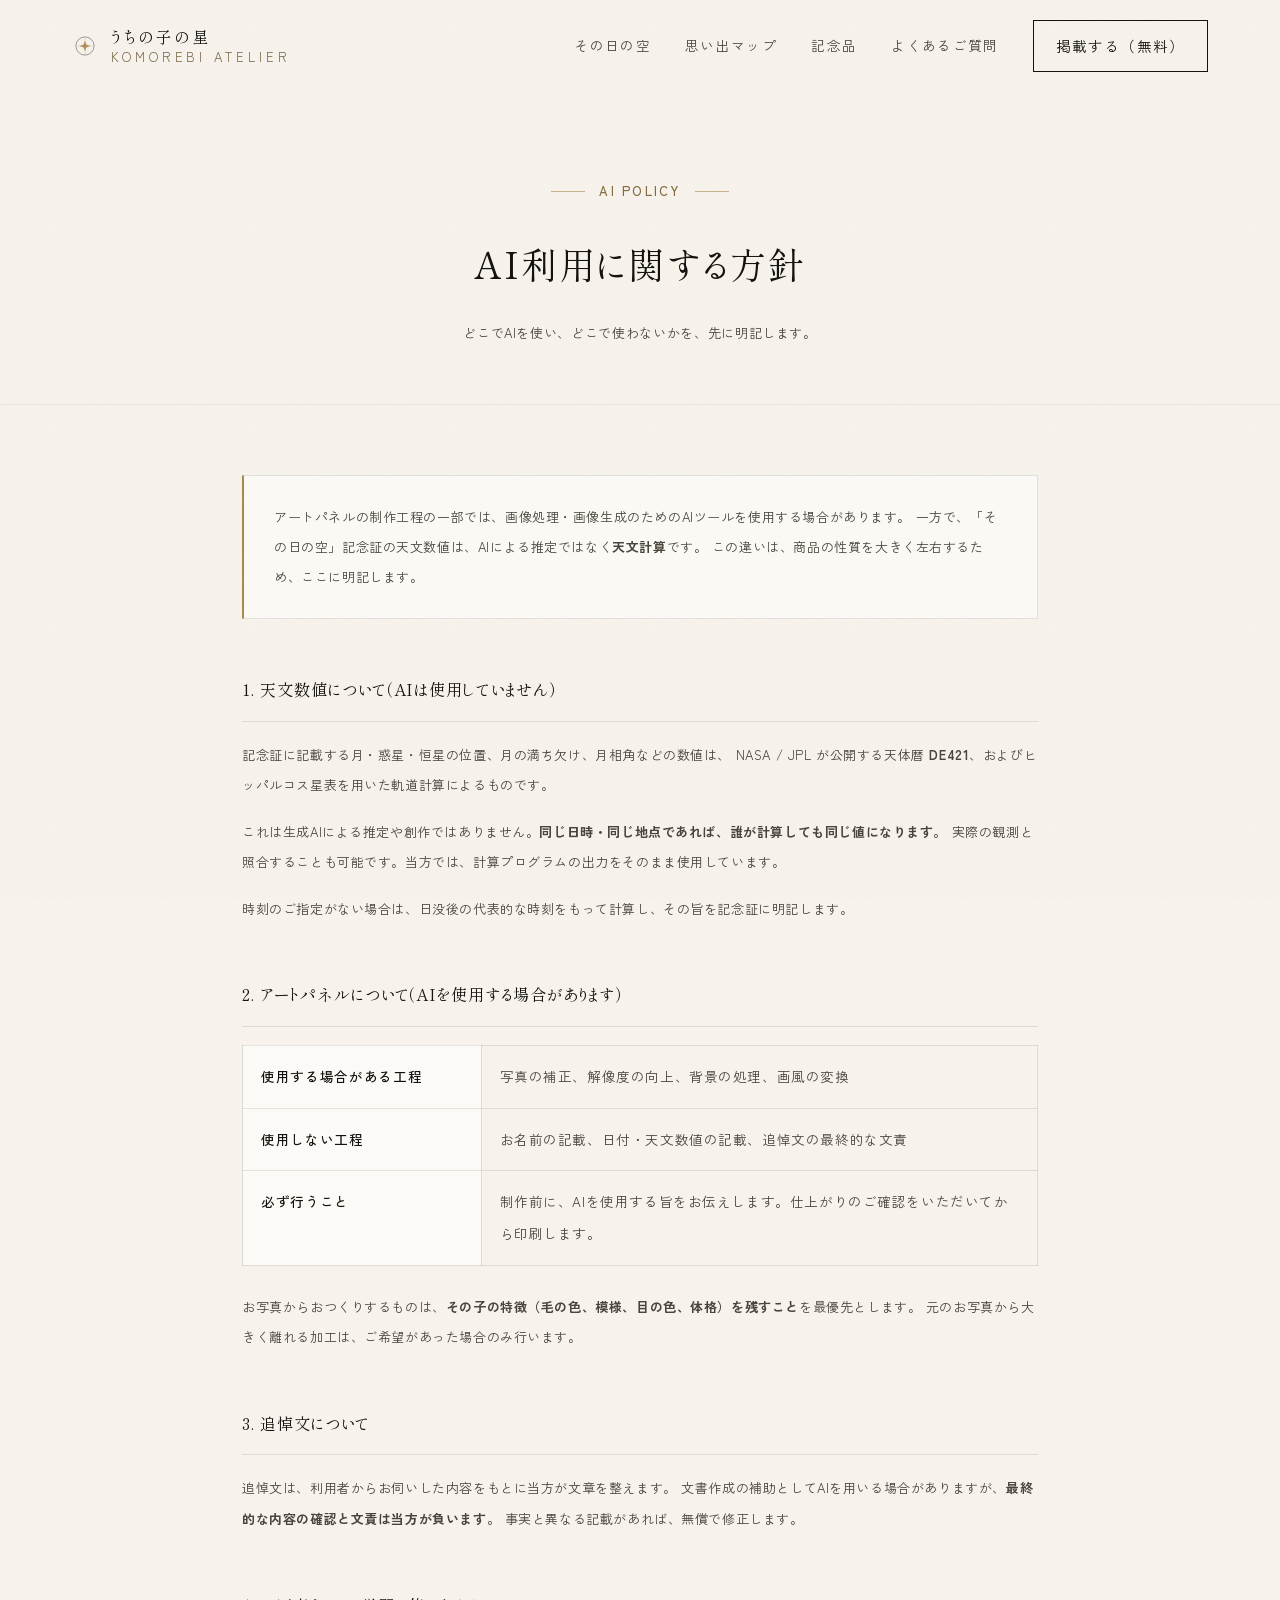
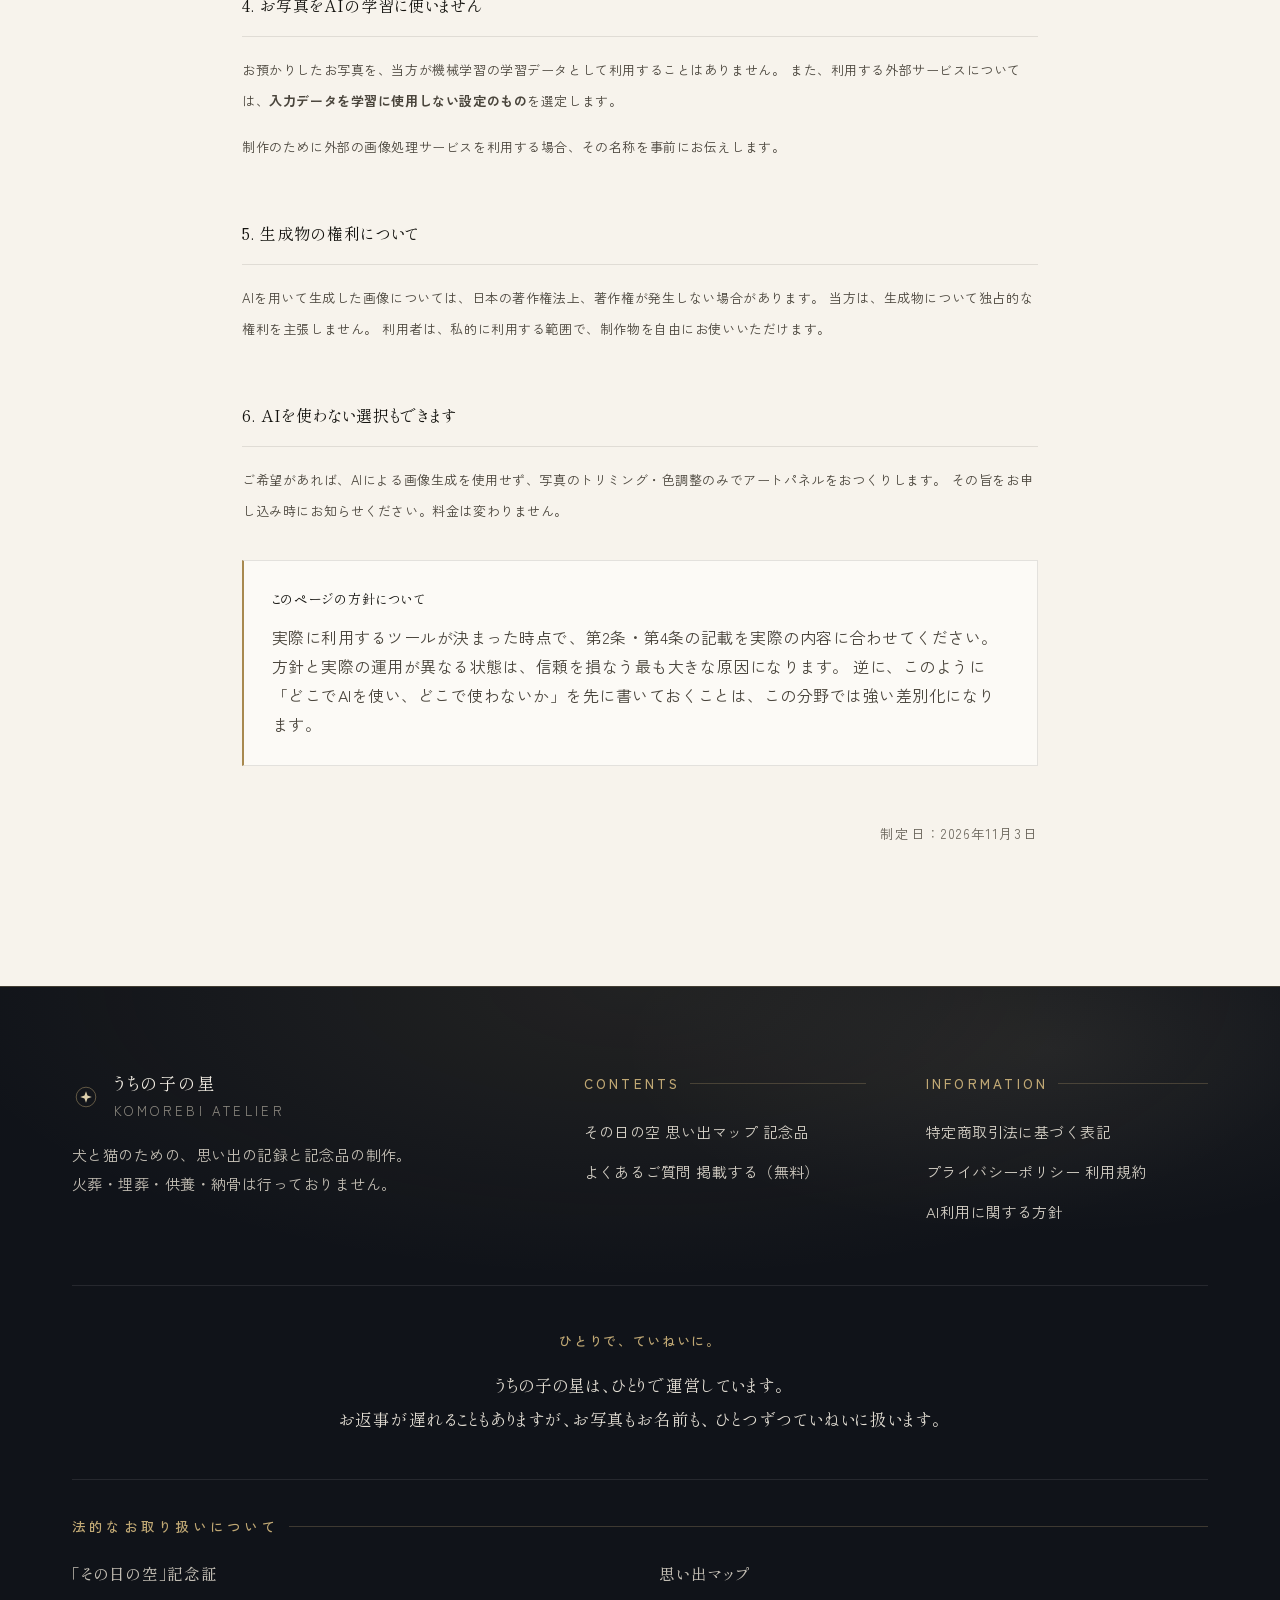
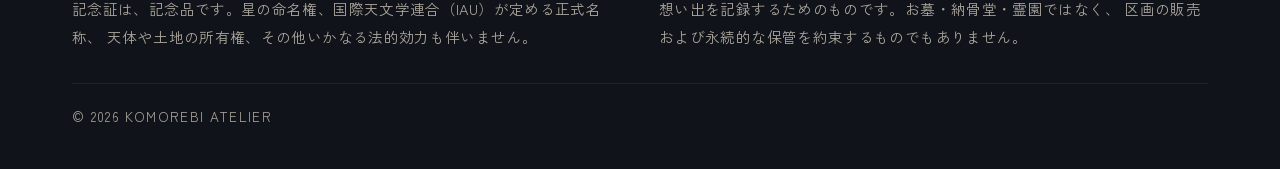
==== commit 68f2ac3b: "Add files via upload" ====
--- a/ai-policy.html
+++ b/ai-policy.html
@@ -30,7 +30,7 @@
       <a href="index.html#sky">その日の空</a>
       <a href="map.html">思い出マップ</a>
       <a href="index.html#keepsakes">記念品</a>
-      <a href="index.html#faq">よくあるご質問</a>
+      <a href="faq.html">よくあるご質問</a>
       <a class="nav-cta" href="memory.html">掲載する（無料）</a>
     </nav>
 
@@ -126,49 +126,64 @@
 <footer class="ftr">
   <div class="wrap">
     <div class="ftr-top">
-      <div>
+
+      <div class="ftr-brand">
         <div class="ftr-mark">
           <svg viewBox="0 0 32 32" fill="none" aria-hidden="true">
-            <circle cx="16" cy="16" r="11.2" stroke="#CFC9BE" stroke-width=".8" opacity=".5"/>
+            <circle cx="16" cy="16" r="11.2" stroke="#C0A874" stroke-width=".8" opacity=".65"/>
             <path d="M16 9.4l1.7 4.9 4.9 1.7-4.9 1.7-1.7 4.9-1.7-4.9-4.9-1.7 4.9-1.7z"
-                  fill="#E8D9B4" opacity=".85"/>
+                  fill="#E8D9B4" opacity=".95"/>
           </svg>
           <span>
             <span class="jp">うちの子の星</span>
             <span class="en">KOMOREBI ATELIER</span>
           </span>
         </div>
-        <p>犬と猫のための、思い出の記録と記念品の制作。<br>火葬・埋葬・供養・納骨は行っておりません。</p>
+        <p>犬と猫のための、思い出の記録と記念品の制作。<br>
+        火葬・埋葬・供養・納骨は行っておりません。</p>
       </div>
 
-      <div class="ftr-ln">
+      <nav class="ftr-ln" aria-label="コンテンツ">
         <h4>CONTENTS</h4>
         <a href="index.html#sky">その日の空</a>
         <a href="map.html">思い出マップ</a>
         <a href="index.html#keepsakes">記念品</a>
-        <a href="index.html#faq">よくあるご質問</a>
+        <a href="faq.html">よくあるご質問</a>
         <a href="memory.html">掲載する（無料）</a>
-      </div>
+      </nav>
 
-      <div class="ftr-ln">
+      <nav class="ftr-ln" aria-label="ご案内">
         <h4>INFORMATION</h4>
         <a href="tokushoho.html">特定商取引法に基づく表記</a>
         <a href="privacy.html">プライバシーポリシー</a>
         <a href="terms.html">利用規約</a>
         <a href="ai-policy.html">AI利用に関する方針</a>
-      </div>
+      </nav>
+
+    </div>
+
+    <div class="ftr-mid">
+      <p class="ftr-voice">
+        <span class="ftr-voice-lbl">ひとりで、ていねいに。</span>
+        うちの子の星は、ひとりで運営しています。<br>
+        お返事が遅れることもありますが、お写真もお名前も、<br class="sp-br">
+        ひとつずつていねいに扱います。
+      </p>
     </div>
 
     <div class="ftr-disc">
-      <div>
-        <b>「その日の空」記念証について</b>
-        当該記念証は記念品です。星の命名権、国際天文学連合（IAU）が定める正式名称、
-        宇宙・天体・土地の所有権、その他いかなる法的効力も伴いません。
-      </div>
-      <div>
-        <b>思い出マップについて</b>
-        想い出を記録するためのものであり、墓地・納骨堂・霊園ではありません。
-        区画の販売および永続的な保管を約束するものではありません。
+      <h4 class="ftr-disc-h">法的なお取り扱いについて</h4>
+      <div class="ftr-disc-grid">
+        <div>
+          <b>「その日の空」記念証</b>
+          記念証は、記念品です。星の命名権、国際天文学連合（IAU）が定める正式名称、
+          天体や土地の所有権、その他いかなる法的効力も伴いません。
+        </div>
+        <div>
+          <b>思い出マップ</b>
+          想い出を記録するためのものです。お墓・納骨堂・霊園ではなく、
+          区画の販売および永続的な保管を約束するものでもありません。
+        </div>
       </div>
       <div class="ftr-cr">&copy; <span data-year>2026</span> KOMOREBI ATELIER</div>
     </div>
--- a/style.css
+++ b/style.css
@@ -69,8 +69,8 @@
 /* ---------- base ---------- */
 body{
   font-family:var(--gothic);
-  font-size:15px;
-  line-height:2.05;
+  font-size:16px;
+  line-height:1.9;
   letter-spacing:.035em;
   color:var(--ink-2);
   background:var(--paper);
@@ -111,21 +111,21 @@
 }
 .h3{
   font-family:var(--mincho);font-weight:400;
-  font-size:clamp(17px,2vw,21px);line-height:1.85;letter-spacing:.045em;color:var(--ink);
+  font-size:clamp(18px,2.1vw,23px);line-height:1.8;letter-spacing:.04em;color:var(--ink);
 }
 .lead{
-  font-size:15px;line-height:2.4;color:var(--ink-3);letter-spacing:.05em;
-}
-.body{font-size:14px;line-height:2.25;color:var(--ink-3)}
-.small{font-size:12.5px;line-height:2.1;color:var(--ink-3)}
-.tiny{font-size:11px;line-height:2;color:var(--ink-3);letter-spacing:.08em}
+  font-size:17.5px;line-height:1.9;color:var(--ink-3);letter-spacing:.04em;
+}
+.body{font-size:17px;line-height:1.85;color:var(--ink-3)}
+.small{font-size:16px;line-height:1.82;color:var(--ink-3)}
+.tiny{font-size:14.5px;line-height:1.8;color:var(--ink-3);letter-spacing:.05em}
 .vertical{writing-mode:vertical-rl;text-orientation:mixed}
 
 /* eyebrow / section label */
 .lbl{
   display:inline-flex;align-items:center;gap:14px;
-  font-family:var(--gothic);font-size:10px;font-weight:500;
-  letter-spacing:.34em;text-transform:uppercase;color:var(--gold);
+  font-family:var(--gothic);font-size:12.5px;font-weight:500;
+  letter-spacing:.22em;text-transform:uppercase;color:var(--gold);
 }
 .lbl::before{content:"";width:34px;height:1px;background:var(--gold);opacity:.6;flex:none}
 .lbl.center::after{content:"";width:34px;height:1px;background:var(--gold);opacity:.6;flex:none}
@@ -143,7 +143,7 @@
   --b:var(--ink);
   position:relative;display:inline-flex;align-items:center;justify-content:center;gap:12px;
   padding:17px 40px;border:1px solid var(--b);border-radius:0;
-  font-family:var(--gothic);font-size:12.5px;letter-spacing:.2em;
+  font-family:var(--gothic);font-size:15px;letter-spacing:.12em;
   color:var(--b);background:transparent;overflow:hidden;isolation:isolate;
   transition:color .55s var(--ease);
 }
@@ -159,13 +159,13 @@
 .btn.solid:hover{color:var(--b)}
 .btn.solid:hover::before{transform:scaleY(0)}
 .btn.gold{--b:var(--gold)}
-.btn.small{padding:12px 26px;font-size:11.5px;letter-spacing:.16em}
+.btn.small{padding:13px 26px;font-size:14.5px;letter-spacing:.1em}
 .btn-row{display:flex;flex-wrap:wrap;gap:14px}
 
 /* text link with animated rule */
 .tlink{
   display:inline-flex;align-items:center;gap:12px;
-  font-size:12.5px;letter-spacing:.16em;color:var(--ink);position:relative;padding-bottom:6px;
+  font-size:15px;letter-spacing:.1em;color:var(--ink);position:relative;padding-bottom:6px;
 }
 .tlink::after{
   content:"";position:absolute;left:0;bottom:0;width:100%;height:1px;
@@ -181,7 +181,7 @@
 .tlink:hover .ar{transform:translateX(5px)}
 
 /* ---------- section chrome ---------- */
-.sec{position:relative;padding:132px 0}
+.sec{position:relative;padding:clamp(84px,9vw,124px) 0}
 .sec.tight-p{padding:96px 0}
 .sec.dark{background:var(--night);color:#D9D3C8}
 .sec.paper2{background:var(--paper-2)}
@@ -228,7 +228,7 @@
 .mark:hover svg{transform:rotate(90deg)}
 .mark-tx{display:flex;flex-direction:column;line-height:1.25}
 .mark-tx .jp{font-family:var(--mincho);font-size:15.5px;letter-spacing:.18em;color:var(--ink);white-space:nowrap}
-.mark-tx .en{font-size:7.5px;letter-spacing:.3em;color:var(--gold);white-space:nowrap;margin-top:3px}
+.mark-tx .en{font-size:9px;letter-spacing:.3em;color:var(--gold);white-space:nowrap;margin-top:3px}
 
 .nav{display:flex;align-items:center;gap:34px}
 .nav a{
@@ -243,7 +243,7 @@
 .nav a:hover{color:var(--ink)}
 .nav a:hover::after{transform:scaleX(1)}
 .hdr .nav-cta{
-  border:1px solid var(--ink);padding:11px 24px;font-size:11.5px;letter-spacing:.16em;
+  border:1px solid var(--ink);padding:11px 22px;font-size:14.5px;letter-spacing:.08em;
   color:var(--ink);transition:.4s var(--ease);
 }
 .hdr .nav-cta::after{display:none}
@@ -288,7 +288,7 @@
 .hero3-txt{max-width:660px;color:#F6F1E8}
 .hero3-eyebrow{
   display:inline-flex;align-items:center;gap:12px;
-  font-size:10px;letter-spacing:.3em;color:#E3D2AC;margin-bottom:clamp(20px,3vh,30px);
+  font-size:11.5px;letter-spacing:.26em;color:#E3D2AC;margin-bottom:clamp(20px,3vh,30px);
 }
 .hero3-eyebrow::before{content:"";width:28px;height:1px;background:#E3D2AC;opacity:.7}
 .hero3-h1{
@@ -304,8 +304,8 @@
 .hero3-h1 .ln:nth-child(2)>span{animation-delay:.4s}
 .hero3-h1 .ln:nth-child(3)>span{animation-delay:.55s}
 .hero3-sub{
-  margin-top:clamp(22px,3.4vh,32px);font-size:13.5px;line-height:2.35;
-  letter-spacing:.06em;color:rgba(246,241,232,.86);max-width:520px;
+  margin-top:clamp(22px,3.4vh,32px);font-size:16.5px;line-height:1.95;
+  letter-spacing:.05em;color:rgba(246,241,232,.88);max-width:520px;
 }
 .hero3-sub strong{color:#FBF7EF;font-weight:500}
 .hero3-actions{
@@ -320,7 +320,7 @@
 .hero3-actions .btn.solid:hover{color:#F6F1E8}
 .hero3-actions .btn.solid:hover::before{transform:scaleY(0)}
 .hero3-note{
-  margin-top:16px;font-size:11px;letter-spacing:.08em;color:rgba(246,241,232,.6);
+  margin-top:16px;font-size:13px;letter-spacing:.06em;color:rgba(246,241,232,.72);
   opacity:0;animation:fadeUp 1.2s var(--ease-out) 1.25s forwards;
 }
 
@@ -336,7 +336,7 @@
 }
 .hero3-strip div:last-child{border-right:none}
 .hero3-strip b{
-  display:block;font-family:var(--mincho);font-size:14px;font-weight:400;
+  display:block;font-family:var(--mincho);font-size:15.5px;font-weight:400;
   letter-spacing:.1em;color:#FBF7EF;margin-bottom:4px;
 }
 .hero3-strip span{font-size:9.5px;letter-spacing:.18em;color:rgba(246,241,232,.55)}
@@ -346,7 +346,7 @@
   display:flex;flex-direction:column;align-items:center;gap:10px;
   opacity:0;animation:fadeUp 1.4s var(--ease-out) 1.6s forwards;
 }
-.hero3-scroll span{writing-mode:vertical-rl;font-size:8.5px;letter-spacing:.34em;
+.hero3-scroll span{writing-mode:vertical-rl;font-size:10px;letter-spacing:.34em;
   color:rgba(246,241,232,.55)}
 .hero3-scroll i{width:1px;height:46px;background:linear-gradient(#E3D2AC,transparent);position:relative;overflow:hidden}
 .hero3-scroll i::after{content:"";position:absolute;top:0;left:0;width:1px;height:18px;
@@ -364,22 +364,22 @@
   .hero3-actions{flex-direction:column;align-items:stretch}
   .hero3-actions .btn{width:100%;padding:16px}
   .hero3-strip b{font-size:12px}
-  .hero3-strip span{font-size:8.5px;letter-spacing:.1em}
+  .hero3-strip span{font-size:10px;letter-spacing:.1em}
   .hero3-scroll{display:none}
 }
 
 /* =========================================================================
    COMPARE 比較表
    ========================================================================= */
-.cmp{width:100%;border-collapse:collapse;font-size:12px;margin-top:8px}
+.cmp{width:100%;border-collapse:collapse;font-size:14.5px;margin-top:8px}
 .cmp th,.cmp td{border-bottom:1px solid var(--line);padding:16px 14px;text-align:left;vertical-align:top}
 .cmp thead th{
-  font-family:var(--mincho);font-size:11.5px;letter-spacing:.12em;font-weight:400;
+  font-family:var(--mincho);font-size:13.5px;letter-spacing:.1em;font-weight:400;
   color:var(--ink);border-bottom:1px solid var(--line-gold);padding-bottom:14px;
 }
 .cmp thead th.us{color:var(--gold)}
 .cmp tbody td{color:var(--ink-3);line-height:1.95}
-.cmp tbody td:first-child{color:var(--ink);font-size:12.5px;width:26%}
+.cmp tbody td:first-child{color:var(--ink);font-size:14.5px;width:26%}
 .cmp .yes{color:var(--sage-2);font-weight:500}
 .cmp .no{color:#9A8F82}
 .cmp td.us{background:rgba(168,137,79,.045)}
@@ -401,8 +401,8 @@
 }
 .statement-tx em{font-style:normal;color:var(--gold)}
 .statement-note{
-  margin-top:clamp(38px,5vw,54px);font-size:13px;line-height:2.35;
-  letter-spacing:.07em;color:var(--ink-3);
+  margin-top:clamp(38px,5vw,54px);font-size:17px;line-height:1.85;
+  letter-spacing:.04em;color:var(--ink-3);
 }
 .statement .rule{margin-top:clamp(50px,7vw,80px);margin-bottom:0}
 
@@ -421,7 +421,7 @@
   font-family:var(--mincho);font-size:18px;font-weight:400;line-height:1.95;
   letter-spacing:.05em;color:var(--ink);margin-bottom:20px;
 }
-.pr p{font-size:12.5px;line-height:2.3;color:var(--ink-3)}
+.pr p{font-size:16.5px;line-height:1.8;color:var(--ink-3)}
 .pr::after{
   content:"";position:absolute;top:0;left:0;width:100%;height:1px;background:var(--gold);
   transform:scaleX(0);transform-origin:left;transition:transform .7s var(--ease);
@@ -458,13 +458,13 @@
 }
 .cert-in{position:relative;z-index:1}
 .cert-top{display:flex;justify-content:space-between;align-items:flex-start;margin-bottom:26px}
-.cert-brand{font-family:var(--mincho);font-size:10.5px;letter-spacing:.28em;color:var(--gold)}
-.cert-no{font-size:8.5px;letter-spacing:.2em;color:var(--ink-3);opacity:.6}
+.cert-brand{font-family:var(--mincho);font-size:11.5px;letter-spacing:.28em;color:var(--gold)}
+.cert-no{font-size:10px;letter-spacing:.2em;color:var(--ink-3);opacity:.6}
 .cert-ttl{
   font-family:var(--mincho);font-size:clamp(15px,1.8vw,18px);letter-spacing:.22em;
   color:var(--ink);text-align:center;margin-bottom:4px;
 }
-.cert-sub{text-align:center;font-size:8.5px;letter-spacing:.34em;color:var(--gold);margin-bottom:28px}
+.cert-sub{text-align:center;font-size:10px;letter-spacing:.34em;color:var(--gold);margin-bottom:28px}
 .cert-name{
   font-family:var(--mincho);text-align:center;font-size:clamp(24px,3.4vw,34px);
   letter-spacing:.2em;color:var(--ink);line-height:1.4;
@@ -480,10 +480,10 @@
   background:rgba(168,137,79,.2);border:1px solid rgba(168,137,79,.2);margin-bottom:22px;
 }
 .cert-stars div{background:rgba(252,250,245,.55);padding:13px 15px;text-align:center}
-.cert-stars dt{font-size:8px;letter-spacing:.18em;color:var(--gold);margin-bottom:3px}
+.cert-stars dt{font-size:9.5px;letter-spacing:.18em;color:var(--gold);margin-bottom:3px}
 .cert-stars dd{font-family:var(--mincho);font-size:12.5px;letter-spacing:.06em;color:var(--ink)}
 .cert-line{
-  text-align:center;font-family:var(--mincho);font-size:11.5px;line-height:2.2;
+  text-align:center;font-family:var(--mincho);font-size:13.5px;line-height:1.95;
   letter-spacing:.1em;color:var(--ink-2);padding-top:18px;border-top:1px solid rgba(168,137,79,.24);
 }
 
@@ -493,8 +493,8 @@
   padding:26px 28px;display:flex;align-items:center;gap:26px;flex-wrap:wrap;
 }
 .moon-tool .mt-l{flex:1;min-width:180px}
-.moon-tool .mt-l .t1{font-size:11px;letter-spacing:.2em;color:var(--star);margin-bottom:8px}
-.moon-tool .mt-l .t2{font-size:11.5px;line-height:1.95;color:#8F8A80}
+.moon-tool .mt-l .t1{font-size:13px;letter-spacing:.14em;color:var(--star);margin-bottom:8px}
+.moon-tool .mt-l .t2{font-size:13.5px;line-height:1.9;color:#9C968B}
 .moon-tool input[type=date]{
   font-family:var(--gothic);font-size:13px;letter-spacing:.06em;
   background:transparent;border:1px solid var(--line-n);color:#EDE7DC;
@@ -506,7 +506,7 @@
 .moon-face{width:52px;height:52px;flex:none;position:relative}
 .moon-face svg{width:100%;height:100%}
 .moon-tx .p{font-family:var(--mincho);font-size:23px;letter-spacing:.04em;color:var(--star);line-height:1.2}
-.moon-tx .n{font-size:10px;letter-spacing:.16em;color:#8F8A80;margin-top:4px}
+.moon-tx .n{font-size:13.5px;letter-spacing:.1em;color:#9C968B;margin-top:5px}
 
 /* sky data strip */
 .sky-data{
@@ -515,11 +515,11 @@
 }
 .sky-data>div{padding:30px 22px;border-right:1px solid var(--line-n);text-align:center}
 .sky-data>div:last-child{border-right:none}
-.sky-data dt{font-size:9.5px;letter-spacing:.24em;color:#7E796F;margin-bottom:12px}
+.sky-data dt{font-size:13.5px;letter-spacing:.13em;color:#ADA79C;margin-bottom:8px}
 .sky-data dd{font-family:var(--mincho);font-size:clamp(17px,2vw,21px);letter-spacing:.05em;color:var(--star)}
-.sky-data dd small{display:block;font-family:var(--gothic);font-size:9.5px;letter-spacing:.1em;
+.sky-data dd small{display:block;font-family:var(--gothic);font-size:12px;letter-spacing:.06em;
   color:#7E796F;margin-top:7px}
-.sky-src{text-align:center;font-size:10.5px;line-height:2.2;letter-spacing:.08em;
+.sky-src{text-align:center;font-size:14px;line-height:1.9;letter-spacing:.06em;
   color:#6E6A62;margin-top:30px}
 .sky-src b{color:#8F8A80;font-weight:400}
 
@@ -568,29 +568,70 @@
 /* =========================================================================
    MAP
    ========================================================================= */
-.map-wrap{display:grid;grid-template-columns:1.06fr .94fr;gap:clamp(40px,6vw,84px);align-items:center}
+.map-wrap{display:grid;grid-template-columns:1fr 1.06fr;gap:clamp(36px,5vw,72px);align-items:center}
 .map-card{
-  background:var(--paper-2);border:1px solid var(--line);box-shadow:var(--shadow-s);
-  padding:clamp(24px,3vw,34px);position:relative;
+  background:linear-gradient(180deg,#FBFAF7 0%,var(--paper-2) 100%);
+  border:1px solid var(--line);box-shadow:var(--shadow-s);
+  padding:clamp(18px,2vw,24px);position:relative;
 }
 .map-card-h{display:flex;justify-content:space-between;align-items:baseline;
-  padding-bottom:16px;margin-bottom:18px;border-bottom:1px solid var(--line)}
-.map-card-h .t{font-family:var(--mincho);font-size:12.5px;letter-spacing:.2em;color:var(--ink)}
-.map-card-h .c{font-size:10px;letter-spacing:.14em;color:var(--gold)}
-.jp-map{position:relative}
-.jp-map svg{width:100%;height:auto}
+  padding-bottom:13px;margin-bottom:14px;border-bottom:1px solid var(--line)}
+.map-card-h .t{font-family:var(--mincho);font-size:14.5px;letter-spacing:.14em;color:var(--ink)}
+.map-card-h .c{font-size:13px;letter-spacing:.1em;color:var(--gold)}
+
+/* 地図と地域一覧を横並びにして、カードの高さを左コラムに合わせる */
+.map-card-bd{display:grid;grid-template-columns:minmax(0,1.3fr) minmax(0,1fr);
+  gap:clamp(14px,1.6vw,20px);align-items:stretch}
+
+/* ---- 地図パネル：夜空の実写を背景に ---- */
+.jp-map{
+  position:relative;overflow:hidden;border:1px solid var(--line-gold);
+  background:var(--night);display:flex;
+}
+.jp-map::before{
+  content:"";position:absolute;inset:0;
+  background:url("img/sky-map-bg-s.jpg") center/cover no-repeat;
+  opacity:.92;
+}
+/* 写真の上に薄いグラデーションを重ねて、金色の線を読みやすくする */
+.jp-map::after{
+  content:"";position:absolute;inset:0;pointer-events:none;
+  background:
+    radial-gradient(120% 80% at 50% 40%, rgba(8,12,22,.18) 0%, rgba(8,12,22,.62) 100%),
+    linear-gradient(180deg, rgba(8,12,22,.34) 0%, rgba(8,12,22,.10) 45%, rgba(8,12,22,.48) 100%);
+}
+.jp-map svg{position:relative;z-index:2;width:100%;height:auto;display:block}
 .jp-map .dot{transition:r .4s var(--ease),opacity .4s}
-.region-grid{display:grid;grid-template-columns:repeat(2,1fr);gap:1px;background:var(--line);
-  margin-top:18px;border:1px solid var(--line)}
+.region-grid{display:grid;grid-template-columns:1fr;gap:1px;background:var(--line);
+  border:1px solid var(--line);align-content:stretch}
 .region-grid button{
-  background:var(--paper-2);padding:13px 15px;display:flex;justify-content:space-between;
-  align-items:center;font-size:11.5px;letter-spacing:.06em;color:var(--ink-3);
-  transition:background .3s,color .3s;
+  background:var(--paper-2);padding:0 15px;display:flex;justify-content:space-between;
+  align-items:center;font-size:14px;letter-spacing:.04em;color:var(--ink-3);
+  transition:background .3s,color .3s;min-height:0;
 }
 .region-grid button:hover{background:var(--paper-3);color:var(--ink)}
 .region-grid button b{font-family:var(--mincho);color:var(--gold);font-size:12px;font-weight:400}
 .region-grid button.zero b{color:var(--paper-4)}
-.region-grid button:last-child:nth-child(odd){grid-column:1 / -1}
+.map-card-ft{
+  margin-top:13px;padding-top:11px;border-top:1px solid var(--line);
+  font-size:14.5px;line-height:1.82;color:var(--ink-3);letter-spacing:.03em;
+}
+
+@media (max-width:860px){
+  .map-card-bd{grid-template-columns:1fr}
+  .jp-map{max-width:290px;margin:0 auto;width:100%}
+  .region-grid{grid-template-columns:repeat(2,1fr);margin-top:13px}
+}
+@media (max-width:640px){
+  /* モバイルは縦に長くなりすぎないよう、余白を詰める */
+  #map .notice{margin-top:40px !important}
+  .map-card-ft{font-size:10px;line-height:1.8;margin-top:11px;padding-top:9px}
+  .region-grid button{padding:0 13px;font-size:14px}
+}
+@media (max-width:520px){
+  .map-card-bd{gap:12px}
+  .jp-map{max-width:275px}
+}
 
 /* =========================================================================
    KEEPSAKES
@@ -604,9 +645,9 @@
 .tier.feat{border-color:var(--gold);box-shadow:var(--shadow-m)}
 .tier.feat::before{
   content:"RECOMMENDED";position:absolute;top:-1px;right:-1px;background:var(--gold);color:#fff;
-  font-size:8.5px;letter-spacing:.24em;padding:6px 14px;
-}
-.tier-n{font-family:var(--mincho);font-size:11px;letter-spacing:.28em;color:var(--gold);margin-bottom:22px}
+  font-size:10px;letter-spacing:.2em;padding:6px 14px;
+}
+.tier-n{font-family:var(--mincho);font-size:12.5px;letter-spacing:.2em;color:var(--gold);margin-bottom:20px}
 .tier h3{font-family:var(--mincho);font-size:17px;font-weight:400;line-height:1.8;
   letter-spacing:.04em;color:var(--ink);min-height:3.4em}
 .tier .price{
@@ -614,11 +655,11 @@
   margin:14px 0 2px;line-height:1.2;
 }
 .tier .price span{font-family:var(--gothic);font-size:11px;letter-spacing:.14em;color:var(--ink-3);margin-left:6px}
-.tier .tax{font-size:10px;letter-spacing:.1em;color:var(--ink-3);opacity:.75;margin-bottom:26px}
+.tier .tax{font-size:14px;letter-spacing:.1em;color:var(--ink-3);opacity:.75;margin-bottom:26px}
 .tier ul{flex:1;margin-bottom:30px}
 .tier li{
-  position:relative;padding-left:20px;font-size:12px;line-height:2.05;color:var(--ink-3);
-  margin-bottom:11px;letter-spacing:.03em;
+  position:relative;padding-left:20px;font-size:16px;line-height:1.78;color:var(--ink-3);
+  margin-bottom:9px;letter-spacing:.025em;
 }
 .tier li::before{
   content:"";position:absolute;left:0;top:.92em;width:7px;height:1px;background:var(--gold);opacity:.75;
@@ -629,9 +670,9 @@
   margin-top:22px;border:1px dashed var(--line-gold);padding:26px 34px;
   display:flex;align-items:center;justify-content:space-between;gap:24px;flex-wrap:wrap;
 }
-.opt-row .l b{display:block;font-family:var(--mincho);font-size:14px;letter-spacing:.08em;
+.opt-row .l b{display:block;font-family:var(--mincho);font-size:15.5px;letter-spacing:.06em;
   color:var(--ink);font-weight:400;margin-bottom:5px}
-.opt-row .l span{font-size:11px;color:var(--ink-3);letter-spacing:.05em}
+.opt-row .l span{font-size:14px;color:var(--ink-3);letter-spacing:.03em;line-height:1.72}
 .opt-row .p{font-family:var(--mincho);font-size:22px;color:var(--gold);white-space:nowrap}
 
 /* =========================================================================
@@ -639,8 +680,8 @@
    ========================================================================= */
 .notice{
   border:1px solid var(--line);border-left:2px solid var(--gold);
-  background:var(--paper-2);padding:30px 34px;font-size:12px;line-height:2.2;
-  letter-spacing:.04em;color:var(--ink-3);
+  background:var(--paper-2);padding:26px 28px;font-size:16px;line-height:1.82;
+  letter-spacing:.03em;color:var(--ink-3);
 }
 .notice>strong{
   display:block;font-family:var(--mincho);font-size:13px;font-weight:400;
@@ -697,8 +738,8 @@
 .about-col p{font-size:13px;line-height:2.35;letter-spacing:.045em;color:var(--ink-3);margin-bottom:16px}
 .about-col .no-list{margin-top:8px}
 .about-col .no-list li{
-  position:relative;padding-left:22px;font-size:12.5px;line-height:2.1;
-  color:var(--ink-3);margin-bottom:11px;
+  position:relative;padding-left:22px;font-size:16px;line-height:1.85;
+  color:var(--ink-3);margin-bottom:12px;
 }
 .about-col .no-list li::before{
   content:"—";position:absolute;left:0;color:var(--gold);opacity:.7;
@@ -727,22 +768,102 @@
 /* =========================================================================
    FOOTER
    ========================================================================= */
-.ftr{background:#0A0C10;color:#79746C;padding:80px 0 44px;font-size:11.5px;line-height:2.15}
-.ftr-top{display:grid;grid-template-columns:1.6fr 1fr 1fr;gap:56px;
-  padding-bottom:48px;border-bottom:1px solid rgba(255,255,255,.055)}
-.ftr-mark{display:flex;align-items:center;gap:13px;margin-bottom:22px}
-.ftr-mark svg{width:24px;height:24px}
-.ftr-mark .jp{font-family:var(--mincho);font-size:15px;letter-spacing:.18em;color:#CFC9BE}
-.ftr-mark .en{font-size:7.5px;letter-spacing:.3em;color:#5C5850;margin-top:3px}
-.ftr p{font-size:11px;line-height:2.2;color:#6B665F}
-.ftr h4{font-size:9px;letter-spacing:.28em;color:#5C5850;margin-bottom:18px}
-.ftr-ln a{display:block;font-size:11.5px;color:#8C877F;margin-bottom:10px;
-  transition:color .3s;letter-spacing:.05em}
-.ftr-ln a:hover{color:var(--star)}
-.ftr-disc{padding-top:30px;font-size:10.5px;line-height:2.15;color:#5C5850}
-.ftr-disc b{color:#79746C;font-weight:400;display:block;margin-bottom:5px;letter-spacing:.06em}
-.ftr-disc>div{margin-bottom:20px}
-.ftr-cr{margin-top:26px;font-size:10px;letter-spacing:.1em;color:#4A463F}
+/* ══════════════════════════════════════════════════════
+   FOOTER — 2026 再設計
+   旧版は背景 #0A0C10 に文字 #5C5850（コントラスト 2.77:1）で
+   法的注記がほぼ読めなかった。全面を見直し 7:1 以上に引き上げ。
+   ══════════════════════════════════════════════════════ */
+.ftr{
+  position:relative;overflow:hidden;
+  /* 真っ黒ではなく、夜空のような温かみのある暗さに */
+  background:#101319;
+  color:#C2BDB3;
+  padding:clamp(56px,7vw,84px) 0 40px;
+  font-size:15px;line-height:1.9;
+  border-top:1px solid rgba(192,168,116,.28);
+}
+/* 上部にほのかに星明かりのような光を */
+.ftr::before{
+  content:"";position:absolute;inset:0;pointer-events:none;
+  background:
+    radial-gradient(90% 60% at 50% 0%, rgba(192,168,116,.10) 0%, rgba(192,168,116,0) 62%),
+    radial-gradient(48% 34% at 82% 8%, rgba(232,217,180,.07) 0%, rgba(232,217,180,0) 70%);
+}
+.ftr .wrap{position:relative;z-index:1}
+
+.ftr-top{display:grid;grid-template-columns:1.6fr 1fr 1fr;gap:clamp(32px,5vw,60px);
+  padding-bottom:clamp(34px,4vw,48px);border-bottom:1px solid rgba(255,255,255,.09)}
+
+.ftr-mark{display:flex;align-items:center;gap:14px;margin-bottom:18px}
+.ftr-mark svg{width:28px;height:28px;flex:none}
+.ftr-mark .jp{display:block;font-family:var(--mincho);font-size:17px;
+  letter-spacing:.16em;color:#F2EDE3;line-height:1.4}
+.ftr-mark .en{display:block;font-size:10.5px;letter-spacing:.26em;color:#8E8A81;margin-top:4px}
+.ftr-brand p{font-size:15px;line-height:1.92;color:#C2BDB3;letter-spacing:.03em}
+
+/* 見出しラベル：金でありつつ十分な明るさを確保 */
+.ftr h4{
+  font-family:var(--gothic);font-size:11.5px;font-weight:500;
+  letter-spacing:.24em;color:#C0A874;margin-bottom:20px;
+  display:flex;align-items:center;gap:10px;
+}
+.ftr h4::after{content:"";flex:1;height:1px;background:rgba(192,168,116,.26)}
+
+.ftr-ln a{
+  display:inline-block;position:relative;
+  font-size:15px;line-height:1.95;color:#D4CFC5;
+  margin-bottom:11px;letter-spacing:.03em;
+  text-decoration:none;transition:color .35s var(--ease);
+}
+.ftr-ln a::after{
+  content:"";position:absolute;left:0;bottom:3px;width:100%;height:1px;
+  background:var(--star);transform:scaleX(0);transform-origin:right;
+  transition:transform .45s var(--ease);
+}
+.ftr-ln a:hover{color:#E8D9B4}
+.ftr-ln a:hover::after{transform:scaleX(1);transform-origin:left}
+
+/* ── 真ん中：ひとこと ── */
+.ftr-mid{padding:clamp(30px,4vw,42px) 0;border-bottom:1px solid rgba(255,255,255,.09)}
+.ftr-voice{
+  font-family:var(--mincho);font-size:16.5px;line-height:2.05;
+  letter-spacing:.05em;color:#E2DDD3;text-align:center;max-width:620px;margin:0 auto;
+}
+.ftr-voice-lbl{
+  display:block;font-size:12px;letter-spacing:.22em;color:#C0A874;
+  margin-bottom:14px;font-family:var(--gothic);font-weight:500;
+}
+.sp-br{display:none}
+
+/* ── 法的注記 ── */
+.ftr-disc{padding-top:clamp(26px,3vw,34px)}
+.ftr-disc-h{margin-bottom:18px}
+.ftr-disc-grid{display:grid;grid-template-columns:1fr 1fr;gap:clamp(20px,3vw,38px)}
+.ftr-disc-grid>div{font-size:14.5px;line-height:1.92;color:#ABA69D;letter-spacing:.025em}
+.ftr-disc-grid b{
+  display:block;font-family:var(--mincho);font-weight:500;
+  font-size:15.5px;color:#C2BDB3;margin-bottom:6px;letter-spacing:.05em;
+}
+.ftr-cr{
+  margin-top:clamp(24px,3vw,32px);padding-top:20px;
+  border-top:1px solid rgba(255,255,255,.07);
+  font-size:13.5px;letter-spacing:.1em;color:#8E8A81;
+}
+
+@media (max-width:860px){
+  .ftr-top{grid-template-columns:1fr 1fr;gap:34px}
+  .ftr-brand{grid-column:1 / -1}
+  .ftr-disc-grid{grid-template-columns:1fr;gap:20px}
+}
+@media (max-width:560px){
+  .ftr-top{grid-template-columns:1fr;gap:30px}
+  .ftr-brand{grid-column:auto}
+  .ftr-ln a{margin-bottom:9px}
+  .ftr-voice{font-size:15.5px;line-height:2}
+  .sp-br{display:inline}
+  .ftr-disc-grid>div{font-size:14px;line-height:1.9}
+  .ftr-disc-grid b{font-size:15px}
+}
 
 /* =========================================================================
    REVEAL
@@ -791,9 +912,9 @@
   box-shadow:var(--shadow-s)}
 .field{margin-bottom:30px}
 .field>label{display:block;font-size:12px;letter-spacing:.08em;margin-bottom:11px;color:var(--ink)}
-.field label .req{font-size:8.5px;letter-spacing:.14em;color:#B4715B;border:1px solid #E4C9C0;
+.field label .req{font-size:10px;letter-spacing:.14em;color:#B4715B;border:1px solid #E4C9C0;
   padding:2px 7px;margin-left:9px;vertical-align:2px}
-.field label .opt{font-size:8.5px;letter-spacing:.14em;color:var(--ink-3);border:1px solid var(--line);
+.field label .opt{font-size:10px;letter-spacing:.14em;color:var(--ink-3);border:1px solid var(--line);
   padding:2px 7px;margin-left:9px;vertical-align:2px;opacity:.8}
 .field .hint{font-size:11px;color:var(--ink-3);margin-bottom:11px;line-height:2;opacity:.85}
 input[type=text],input[type=email],input[type=tel],input[type=date],select,textarea{
@@ -829,9 +950,9 @@
 .f-top{display:grid;grid-template-columns:1.6fr 1fr 1fr;gap:56px;padding-bottom:48px;
   border-bottom:1px solid rgba(255,255,255,.055)}
 .f-brand .jp{font-family:var(--mincho);font-size:15px;letter-spacing:.18em;color:#CFC9BE}
-.f-brand .en{font-size:7.5px;letter-spacing:.3em;color:#5C5850;margin-top:4px}
+.f-brand .en{font-size:9px;letter-spacing:.3em;color:#5C5850;margin-top:4px}
 .f-brand p{font-size:11px;line-height:2.2;color:#6B665F;margin-top:22px}
-.f-col h4{font-size:9px;letter-spacing:.28em;color:#5C5850;margin-bottom:18px}
+.f-col h4{font-size:10.5px;letter-spacing:.28em;color:#5C5850;margin-bottom:18px}
 .f-col a{display:block;font-size:11.5px;color:#8C877F;margin-bottom:10px;transition:color .3s}
 .f-col a:hover{color:var(--star)}
 .f-bottom{padding-top:30px;font-size:10.5px;line-height:2.15;color:#5C5850}
@@ -859,11 +980,20 @@
   .sec.tight-p{padding:68px 0}
   .sec-head{margin-bottom:48px}
   .hdr-in{height:66px}
-  .nav{display:none;position:fixed;top:0;left:0;right:0;bottom:0;
-    background:rgba(247,243,236,.98);backdrop-filter:blur(20px);
+  /* display 切り替えをやめ、visibility + opacity で遷移させる。
+     （display:none → flex では transition が効かず、瞬間的に出る／止まって見える）
+     backdrop-filter は全画面だとモバイルGPUが重く固まるので使わない。 */
+  .nav{display:flex;position:fixed;top:0;left:0;right:0;bottom:0;
+    background:#F7F3EC;
     flex-direction:column;justify-content:center;gap:8px;z-index:190;
-    padding:80px 32px;opacity:0;pointer-events:none;transition:opacity .5s var(--ease)}
-  .nav.open{display:flex;opacity:1;pointer-events:auto}
+    padding:80px 32px;
+    opacity:0;visibility:hidden;pointer-events:none;
+    transition:opacity .3s var(--ease),visibility .3s var(--ease)}
+  .nav.open{opacity:1;visibility:visible;pointer-events:auto}
+  /* 開いたときだけ中身を少し持ち上げる（軽いので負荷にならない） */
+  .nav>*{transform:translateY(8px);opacity:0;
+    transition:transform .34s var(--ease),opacity .34s var(--ease)}
+  .nav.open>*{transform:none;opacity:1}
   .nav a{font-family:var(--mincho);font-size:19px;letter-spacing:.12em;padding:14px 0;color:var(--ink)}
   .hdr .nav-cta{margin-top:16px;text-align:center;width:100%;padding:18px}
   .burger{display:block;z-index:200}
@@ -943,7 +1073,7 @@
 }
 .quote-tx em{font-style:normal;color:var(--gold)}
 .quote-by{
-  margin-top:30px;font-size:10px;letter-spacing:.3em;color:var(--ink-3);opacity:.75;
+  margin-top:30px;font-size:11.5px;letter-spacing:.24em;color:var(--ink-3);opacity:.8;
 }
 
 /* =========================================================================
@@ -982,7 +1112,7 @@
   font-family:var(--mincho);font-size:14px;font-weight:400;letter-spacing:.09em;
   color:var(--ink);margin-bottom:10px;
 }
-.gift p{font-size:11.5px;line-height:2.1;color:var(--ink-3)}
+.gift p{font-size:16px;line-height:1.82;color:var(--ink-3)}
 @media(max-width:860px){.gift{grid-template-columns:1fr}}
 
 /* =========================================================================
@@ -1062,6 +1192,7 @@
 .hero3-txt{max-width:780px}
 .hero3-h1{font-size:clamp(28px,4.6vw,50px);line-height:1.62}
 .hero3-h1 .ln:last-child>span{white-space:nowrap}
+@media (max-width:900px){.hero3-h1 .ln:last-child>span{white-space:normal}}
 
 .hero3-actions .btn.solid{
   background:transparent;color:#14130F;border-color:#F6F1E8;
@@ -1215,7 +1346,7 @@
 @media(max-width:420px){
   .hero3-media img{object-position:62% 50%}
   .hero3-h1{font-size:clamp(21px,6vw,28px);line-height:1.7}
-  .hero3-note{font-size:10px}
+  .hero3-note{font-size:12.5px}
 }
 
 /* =========================================================================
@@ -1261,11 +1392,11 @@
 }
 .edit-txt .lbl{margin-bottom:24px}
 .edit-txt h2{margin-bottom:24px}
-.edit-txt p{font-size:13px;line-height:2.35;color:var(--ink-3);letter-spacing:.045em}
+.edit-txt p{font-size:16.5px;line-height:1.88;color:var(--ink-3);letter-spacing:.035em}
 .edit-txt p+p{margin-top:14px}
 .edit-txt .tlink{margin-top:30px;align-self:flex-start}
 .edit-num{
-  font-family:var(--mincho);font-size:11px;letter-spacing:.3em;color:var(--gold);
+  font-family:var(--mincho);font-size:12.5px;letter-spacing:.24em;color:var(--gold);
   margin-bottom:18px;
 }
 @media(max-width:900px){
@@ -1290,7 +1421,7 @@
 }
 .stats4 b em{font-style:normal;font-size:.5em;color:var(--ink-3);margin-left:4px}
 .stats4 span{
-  display:block;margin-top:12px;font-size:10.5px;letter-spacing:.16em;color:var(--ink-3);
+  display:block;margin-top:12px;font-size:14.5px;letter-spacing:.06em;color:var(--ink-3);
 }
 @media(max-width:760px){
   .stats4{grid-template-columns:1fr 1fr}
@@ -1309,7 +1440,7 @@
   font-size:46px;color:var(--line-gold);line-height:1;
 }
 .voice p{
-  font-family:var(--mincho);font-size:12.5px;line-height:2.3;letter-spacing:.05em;
+  font-family:var(--mincho);font-size:17px;line-height:1.85;letter-spacing:.035em;
   color:var(--ink-2);position:relative;z-index:1;
 }
 .voice .who{
@@ -1381,7 +1512,7 @@
   .hero3-h1{text-shadow:0 2px 26px rgba(0,0,0,.55),0 0 60px rgba(0,0,0,.35)}
   .hero3-sub{text-shadow:0 1px 18px rgba(0,0,0,.6)}
   .hero3-in{padding-bottom:0}
-  .hero3-h1{font-size:clamp(24px,6.4vw,34px);line-height:1.66}
+  .hero3-h1{font-size:clamp(21px,5.9vw,30px);line-height:1.66;letter-spacing:.03em}
   .hero3-sub{font-size:12.6px;line-height:2.1;margin-top:22px}
   .hero3-actions{margin-top:24px}
 }
@@ -1432,7 +1563,7 @@
 
 /* ---- 比較表：モバイルで2列カードに組み替える ---- */
 @media(max-width:640px){
-  #why .cmp{display:block;font-size:11.5px}
+  #why .cmp{display:block;font-size:14px}
   #why .cmp thead{display:none}
   #why .cmp tbody,#why .cmp tr,#why .cmp td{display:block;width:auto!important}
   #why .cmp tr{
@@ -1443,15 +1574,15 @@
     border-bottom:none!important;padding:0!important;line-height:1.9;
   }
   #why .cmp td:first-child{
-    font-size:10px;letter-spacing:.18em;color:#C9AE7B!important;
+    font-size:13px;letter-spacing:.14em;color:#C9AE7B!important;
     margin-bottom:9px;
   }
   #why .cmp td.no{
-    color:rgba(246,241,232,.36)!important;
-    font-size:11px;
+    color:rgba(246,241,232,.42)!important;
+    font-size:13.5px;
   }
   #why .cmp td.no::before{
-    content:"よくある無料サイト　";font-size:9px;letter-spacing:.14em;color:rgba(246,241,232,.28);
+    content:"よくある無料サイト　";font-size:11px;letter-spacing:.12em;color:rgba(246,241,232,.34);
   }
   #why .cmp td.us{
     background:none!important;margin-top:7px;padding-top:7px!important;
@@ -1459,17 +1590,17 @@
     color:#F2E8D2!important;font-weight:400;
   }
   #why .cmp td.us::before{
-    content:"うちの子の星　";font-size:9px;letter-spacing:.14em;color:#C9AE7B;
+    content:"うちの子の星　";font-size:11px;letter-spacing:.12em;color:#C9AE7B;
   }
-  .cmp-band{font-size:10.5px;padding:11px 16px;gap:8px}
+  .cmp-band{font-size:12.5px;padding:13px 16px;gap:8px;line-height:1.8}
 }
 @media(max-width:640px){
   #why .cmp td.no.other::before{content:"よくある無料サイト　"}
   #why .cmp td.no{color:rgba(246,241,232,.40)!important}
 }
 @media(max-width:640px){
-  #why .cmp td.other{color:rgba(246,241,232,.40)!important;font-size:11px}
-  #why .cmp td.other::before{content:"よくある無料サイト　";font-size:9px;letter-spacing:.14em;color:rgba(246,241,232,.30)}
+  #why .cmp td.other{color:rgba(246,241,232,.46)!important;font-size:13.5px}
+  #why .cmp td.other::before{content:"よくある無料サイト　";font-size:11px;letter-spacing:.12em;color:rgba(246,241,232,.36)}
 }
 
 /* ---- 地図ドロワー：ページへのリンク ---- */
@@ -1552,7 +1683,7 @@
   margin-top:14px;padding:26px 22px;border:1px dashed var(--line);
   background:#FCFAF6;text-align:center;
 }
-.pd-box .btn.small{padding:13px 32px;font-size:11px}
+.pd-box .btn.small{padding:13px 32px;font-size:14px}
 .pd-note{font-size:10.5px;color:var(--ink-3);letter-spacing:.06em;margin-top:13px}
 .pd-loading{font-size:11.5px;color:var(--ink-3);letter-spacing:.08em;padding:10px 0}
 .pd-preview img{
@@ -1628,3 +1759,559 @@
   letter-spacing:.04em;text-align:center;
 }
 .ord-faq-more a{color:var(--green);text-decoration:underline}
+
+/* ══════════════════════════════════════════════════════
+   モバイル：日本語の折り返し改善 + ヒーロー強調
+   ══════════════════════════════════════════════════════ */
+.hero3-sub b.hi{
+  display:inline-block;margin:6px 0;padding:8px 15px;
+  background:rgba(168,137,79,.13);border:1px solid var(--line-gold);
+  font-weight:500;color:var(--ink);letter-spacing:.045em;font-size:15px;
+}
+
+@media (max-width:640px){
+  /* 日本語の禁則・フレーズ単位の折り返し */
+  body{line-break:strict;word-break:auto-phrase;overflow-wrap:break-word}
+
+  /* 見出し系：行の長さをそろえる */
+  h1,h2,h3,.h2,.h3c,.statement-tx,.quote-tx,.hero3-h1,
+  .sec-head .h2,.cmp-sec .h2{text-wrap:balance}
+
+  /* 本文：最後の行が1〜2文字で取り残されるのを防ぐ */
+  p,.body,.lead,.statement-note,.statement-tx,.quote-tx,
+  .hero3-sub,.hero3-note,.sky-src,.cmp-sec p,.cmp td,.faq .a p{
+    text-wrap:pretty;
+  }
+
+  /* ===== 読みやすさ最優先：字を大きく、行間は詰める（行の高さは据え置き） ===== */
+  .lead{font-size:17px;line-height:1.85;letter-spacing:.035em}
+  .body{font-size:16.5px;line-height:1.82}
+  .small{font-size:15.5px;line-height:1.8}
+  .statement-note{font-size:16.5px;line-height:1.82}
+  .hero3-sub{font-size:16px;line-height:1.9}
+  .sky-src{font-size:14px;line-height:1.85}
+  .pr p{font-size:16px;line-height:1.8}
+  .cmp{font-size:15px}
+  .cmp thead th{font-size:13.5px;letter-spacing:.06em}
+  .cmp tbody td:first-child{width:34%;font-size:15px}
+  .voices .voice p{font-size:16.5px;line-height:1.85}
+  .voice .who{font-size:14px}
+  .notice{font-size:15.5px;line-height:1.82}
+  .no-list li{font-size:16px;line-height:1.8}
+  .faq summary{font-size:16.5px;line-height:1.75}
+  .faq .a p{font-size:16px;line-height:1.82}
+  .gift h4{font-size:16px}
+  .gift p{font-size:16px;line-height:1.82}
+  .ftr-cr,.tax,.map-card-ft{font-size:14px}
+  .lbl{font-size:12px;letter-spacing:.2em}
+  .tier li{font-size:15.5px;line-height:1.78}
+  .opt-row .l b{font-size:15.5px}
+  .opt-row .l span{font-size:14.5px}
+  .gift-note{font-size:15.5px;line-height:1.85}
+  .who{font-size:14px}
+  /* セクション上下の余白を詰めて、縦長を解消 */
+  .sec{padding:56px 0}
+  .sec.tight-p{padding:42px 0}
+  .sec-head{margin-bottom:40px}
+  .principles{gap:36px}
+  .gift{gap:28px}
+}
+
+/* balance / pretty 非対応ブラウザ向けの保険：極端な孤立行を避ける */
+@supports not (text-wrap: pretty){
+  @media (max-width:640px){
+    p,.body,.lead,.statement-note{letter-spacing:.02em}
+  }
+}
+
+/* ══════════════════════════════════════════════════════
+   比較表：折りたたみ（モバイルの縦長対策）
+   ══════════════════════════════════════════════════════ */
+.cmp-fold{margin-top:8px;border-top:1px solid var(--line);border-bottom:1px solid var(--line)}
+.cmp-fold>summary{
+  list-style:none;cursor:pointer;
+  display:flex;align-items:center;justify-content:space-between;gap:14px;
+  padding:20px 4px;font-family:var(--mincho);font-size:15px;color:var(--ink);
+  letter-spacing:.06em;transition:color .3s;
+}
+.cmp-fold>summary::-webkit-details-marker{display:none}
+.cmp-fold>summary:hover{color:var(--gold)}
+.cmp-fold>summary::after{
+  content:"";width:9px;height:9px;flex:none;
+  border-right:1px solid var(--gold);border-bottom:1px solid var(--gold);
+  transform:rotate(45deg) translateY(-2px);transition:transform .35s var(--ease);
+}
+.cmp-fold[open]>summary::after{transform:rotate(-135deg) translateY(-2px)}
+.cmp-fold-cnt{
+  margin-right:auto;font-family:var(--gothic);font-size:11.5px;font-weight:400;
+  letter-spacing:.14em;color:var(--paper-4);
+}
+.cmp-fold-in{padding:4px 0 26px;animation:foldIn .45s var(--ease)}
+@keyframes foldIn{from{opacity:0;transform:translateY(-6px)}to{opacity:1;transform:none}}
+@media (max-width:640px){
+  .cmp-fold>summary{padding:17px 2px;font-size:14.5px}
+  .cmp-fold-tx{flex:1 1 auto}
+}
+
+/* ══════════════════════════════════════════════════════
+   「その日の空」：モバイルは 2×2 にして縦長を解消
+   ══════════════════════════════════════════════════════ */
+@media (max-width:640px){
+  .sky-data{grid-template-columns:repeat(2,1fr);margin-top:38px}
+  .sky-data>div{padding:20px 12px;border-bottom:1px solid var(--line-n)}
+  .sky-data>div:nth-child(2n){border-right:none}
+  .sky-data>div:nth-last-child(-n+2){border-bottom:none}
+  .sky-data dt{font-size:13px;margin-bottom:7px}
+  .moon-tool{padding:16px}
+  .notice{margin-top:34px !important}
+}
+
+/* ══════════════════════════════════════════════════════
+   モバイル：1カラムに積まれるカードの余白を圧縮
+   ══════════════════════════════════════════════════════ */
+@media (max-width:860px){
+  .pr{padding:30px 20px 34px;border-right:none;border-bottom:1px solid var(--line)}
+  .pr:last-child{border-bottom:none}
+  .principles{border-bottom:1px solid var(--line)}
+  .gift>div{padding:24px 20px}
+}
+@media (max-width:640px){
+  .tier{padding:28px 22px 26px}
+  .tier ul{margin-bottom:22px}
+  .tier li{font-size:15.5px;line-height:1.78;margin-bottom:8px;padding-left:18px}
+  .tier h3{font-size:19px}
+  .tiers{gap:14px}
+  .voices{gap:14px}
+  .voice{padding:24px 20px}
+  .opt-row{padding:20px}
+  .principles{gap:0}
+  .pr{padding:26px 18px 30px}
+}
+
+/* FEATURES グリッド：PC/タブレットは2列、モバイルは1列（インライン指定を避ける） */
+.gift-2{grid-template-columns:repeat(2,1fr)}
+@media (max-width:860px){
+  .gift-2{grid-template-columns:1fr !important}
+}
+
+/* 2カラム入力欄：モバイルは縦積み */
+.pair{display:grid;grid-template-columns:1fr 1fr;gap:12px}
+@media (max-width:560px){.pair{grid-template-columns:1fr}}
+
+/* ══════════════════════════════════════════════════════
+   モバイルメニュー：スクロール固定（iOS 対応）
+   body を fixed にして位置を保持する方式。
+   overflow:hidden だけでは iOS Safari で効かないため。
+   ══════════════════════════════════════════════════════ */
+body.nav-lock{position:fixed;left:0;right:0;width:100%;overflow:hidden}
+@media (prefers-reduced-motion:reduce){
+  .nav,.nav.open,.nav>*{transition-duration:.01ms !important}
+}
+
+/* ══════════════════════════════════════════════════════
+   折りたたみ（共通）— 長くなりすぎないための開閉ブロック
+   ══════════════════════════════════════════════════════ */
+.more-fold{margin-top:clamp(34px,4vw,46px);
+  border-top:1px solid var(--line);border-bottom:1px solid var(--line)}
+.more-fold>summary{
+  list-style:none;cursor:pointer;
+  display:flex;align-items:center;gap:14px;
+  padding:19px 4px;font-family:var(--mincho);font-size:15.5px;color:var(--ink);
+  letter-spacing:.06em;transition:color .3s;
+}
+.more-fold>summary::-webkit-details-marker{display:none}
+.more-fold>summary:hover{color:var(--gold)}
+.more-fold>summary::after{
+  content:"";width:9px;height:9px;flex:none;margin-left:auto;
+  border-right:1px solid var(--gold);border-bottom:1px solid var(--gold);
+  transform:rotate(45deg) translateY(-2px);transition:transform .35s var(--ease);
+}
+.more-fold[open]>summary::after{transform:rotate(-135deg) translateY(-2px)}
+.more-fold-cnt{
+  font-family:var(--gothic);font-size:11.5px;font-weight:400;
+  letter-spacing:.14em;color:var(--paper-4);
+}
+.more-fold-in{padding:6px 0 28px;animation:foldIn .4s var(--ease)}
+@media (max-width:640px){
+  .more-fold>summary{padding:17px 2px;font-size:15px}
+  .more-fold-in{padding:4px 0 22px}
+}
+
+/* 贈りものの一文（独立セクションをやめて価格表の下にまとめた） */
+.gift-note{
+  margin-top:clamp(26px,3vw,36px);padding-top:clamp(22px,2.6vw,28px);
+  border-top:1px solid var(--line);
+  font-size:15px;line-height:2.05;letter-spacing:.04em;color:var(--ink-3);
+}
+.gift-note b{
+  font-family:var(--mincho);font-weight:500;color:var(--ink);
+  margin-right:8px;letter-spacing:.06em;
+}
+@media (max-width:640px){
+  .gift-note{font-size:14.5px;line-height:2.02;margin-top:22px;padding-top:20px}
+}
+
+/* ══════════════════════════════════════════════════════
+   料金プラン：モバイルは横スワイプ（縦に3枚積むと長すぎるため）
+   次のカードが少し見える幅にして、続きがあることを示す
+   ══════════════════════════════════════════════════════ */
+.tiers-hint{display:none}
+@media (max-width:860px){
+  .tiers-hint{
+    display:block;text-align:center;margin-bottom:12px;
+    font-size:12.5px;letter-spacing:.14em;color:var(--gold);
+  }
+  .tiers{
+    display:flex;grid-template-columns:none;
+    gap:12px;align-items:stretch;
+    overflow-x:auto;overscroll-behavior-x:contain;
+    scroll-snap-type:x mandatory;-webkit-overflow-scrolling:touch;
+    /* 画面端までカードを伸ばし、次があることを見せる */
+    margin:0 -20px;padding:4px 20px 14px;
+    scrollbar-width:none;
+  }
+  .tiers::-webkit-scrollbar{display:none}
+  .tier{
+    flex:0 0 82%;min-width:0;
+    scroll-snap-align:center;
+  }
+  .tier:first-child{margin-left:0}
+  /* 端のカードが画面外に切れないように */
+  .tiers::after{content:"";flex:0 0 1px}
+}
+@media (max-width:400px){
+  .tier{flex:0 0 86%}
+}
+
+/* ══════════════════════════════════════════════════════
+   ヒーロー：画面の小さい端末（〜380px）でも
+   3つのバッジ（会員登録なし／1枚から／ずっと無料）を折り返し内に収める
+   ══════════════════════════════════════════════════════ */
+@media (max-width:380px){
+  .hero3-txt{padding-top:6px}
+  .hero3-eyebrow{margin-bottom:14px !important}
+  .hero3-h1{font-size:clamp(20px,5.6vw,24px);line-height:1.6}
+  .hero3-sub{font-size:14px;line-height:1.9;margin-top:16px !important}
+  .hero3-sub b.hi{padding:6px 12px;margin:5px 0;font-size:12px}
+  .hero3-actions{margin-top:20px !important;gap:10px}
+  .hero3-actions .btn{padding:14px 16px;font-size:13.5px}
+  .hero3-note{margin-top:13px !important;font-size:12px;line-height:1.85}
+  .hero3-strip{padding:16px 14px !important}
+  .hero3-strip b{font-size:11.5px}
+  .hero3-strip span{font-size:9.5px;letter-spacing:.08em}
+}
+
+/* 画面の縦が短い端末（iPhone SE 2/3 = 375x667 など）向け。
+   幅ではなく「高さ」で判定するのが正しい。 */
+@media (max-width:860px) and (max-height:730px){
+  .hero3-txt{padding-top:0}
+  .hero3-eyebrow{margin-bottom:11px !important}
+  .hero3-h1{font-size:clamp(19px,5.2vw,23px);line-height:1.55}
+  .hero3-sub{font-size:13.5px;line-height:1.85;margin-top:14px !important}
+  .hero3-sub b.hi{padding:5px 11px;margin:4px 0;font-size:11.5px}
+  .hero3-actions{margin-top:16px !important;gap:9px}
+  .hero3-actions .btn{padding:13px 16px;font-size:13px}
+  .hero3-note{margin-top:11px !important;font-size:11.5px;line-height:1.8}
+  .hero3-strip{padding:14px 12px !important}
+  .hero3-strip b{font-size:13px}
+  .hero3-strip span{font-size:9px;letter-spacing:.06em}
+}
+
+/* ══════════════════════════════════════════════════════
+   極小画面（320x568 = iPhone SE 第1世代 など）専用
+   3つのバッジを 1 画面内に収めるため、装飾を削ぎ落とす
+   ══════════════════════════════════════════════════════ */
+@media (max-width:360px) and (max-height:660px){
+  .hdr-in{height:54px}
+  .hero3-txt{padding-top:0 !important}
+  /* 飾りの欧文ラベルは隠す（情報としては不要） */
+  .hero3-eyebrow{display:none !important}
+  .hero3-h1{font-size:19px;line-height:1.5}
+  .hero3-sub{font-size:13px;line-height:1.78;margin-top:11px !important}
+  .hero3-sub b.hi{padding:4px 9px;margin:3px 0;font-size:11.5px}
+  .hero3-actions{margin-top:13px !important;gap:7px}
+  .hero3-actions .btn{padding:11px 12px;font-size:12.5px;letter-spacing:.06em}
+  .hero3-note{margin-top:9px !important;font-size:11px;line-height:1.75}
+  /* バッジ：日本語だけ残して1行に収める */
+  .hero3-strip div{padding:9px 3px}
+  .hero3-strip b{font-size:11px;letter-spacing:.02em;margin-bottom:0}
+  .hero3-strip span{display:none}
+}
+
+
+/* ═══════════════════════════════════════════════════════════
+   可読性改善：13px 未満を引き上げ（末尾オーバーライド）
+   既存ルールは変更せず、同じセレクタを後ろから上書きする
+   ═══════════════════════════════════════════════════════════ */
+
+  .lbl{font-size:13px;letter-spacing:0.173em}
+  .mark-tx .en{font-size:13px}
+  .nav a{font-size:13.5px;letter-spacing:.1em}
+  .hero3-eyebrow{font-size:13.5px;letter-spacing:.26em}
+  .hero3-strip span{font-size:13px}
+  .hero3-scroll span{font-size:13px}
+  .cert-brand{font-size:13px;letter-spacing:0.132em}
+  .cert-no{font-size:13px}
+  .cert-sub{font-size:13px}
+  .cert-years{font-size:13.5px;letter-spacing:.28em}
+  .cert-stars dt{font-size:13.5px;letter-spacing:.18em}
+  .cert-stars dd{font-size:13.5px;letter-spacing:.06em}
+  .sky-data dd small{font-size:13.5px;letter-spacing:.06em}
+  .letter-years{font-size:13.5px;letter-spacing:.26em}
+  .letter-sky{font-size:13.5px;letter-spacing:.08em}
+  .region-grid button b{font-size:13.5px}
+  .tier.feat::before{font-size:13px}
+  .tier-n{font-size:13px;letter-spacing:0.154em}
+  .tier .price span{font-size:13.5px;letter-spacing:.14em}
+  .tier .btn{font-size:13.5px}
+  .faq summary .q{font-size:13.5px;letter-spacing:.14em}
+  .faq .a{font-size:13.5px}
+  .ftr-mark .en{font-size:13px}
+  .ftr h4{font-size:13.5px;letter-spacing:.24em}
+  .ftr-voice-lbl{font-size:13px;letter-spacing:0.126em}
+  .prose table{font-size:13.5px}
+  .prose .updated{font-size:13.5px;letter-spacing:.1em}
+  .field>label{font-size:13.5px;letter-spacing:.08em}
+  .field label .req{font-size:13.5px;letter-spacing:.14em}
+  .field label .opt{font-size:13.5px;letter-spacing:.14em}
+  .field .hint{font-size:13.5px}
+  .radio-group label{font-size:13.5px}
+  .check label{font-size:13.5px}
+  .form-note{font-size:13.5px}
+  .form-msg{font-size:13.5px}
+  footer{font-size:13.5px}
+  .f-brand .en{font-size:13px}
+  .f-brand p{font-size:13.5px}
+  .f-col h4{font-size:13.5px;letter-spacing:.28em}
+  .f-col a{font-size:13.5px}
+  .f-bottom{font-size:13.5px}
+  .hero-vt{font-size:13.5px;letter-spacing:.55em}
+  .quote-by{font-size:13.5px;letter-spacing:.24em}
+  .total-line .tl-l{font-size:13.5px;letter-spacing:.16em}
+  .total-line .tl-v small{font-size:13.5px;letter-spacing:.08em}
+  .total-line .tl-n{font-size:13.5px}
+  .reg-badges span{font-size:13.5px;letter-spacing:.1em}
+  .steps3 li{font-size:13.5px;letter-spacing:.08em}
+  .steps3 li b{font-size:13.5px}
+  .pd-s{font-size:13.5px}
+  .pd-note{font-size:13.5px;letter-spacing:.08em}
+  .pd-meta{font-size:13.5px;letter-spacing:.06em}
+  .pd-change{font-size:13.5px;letter-spacing:.08em}
+  .pd-loading p{font-size:13.5px;letter-spacing:.08em}
+  .photo-consent{font-size:13.5px}
+  .seg button{font-size:13.5px;letter-spacing:.08em}
+  .years-row span{font-size:13.5px}
+  .cine-cap .s{font-size:13px}
+  .edit-num{font-size:13px;letter-spacing:0.192em}
+  .voice .who{font-size:13.5px;letter-spacing:.14em}
+  .voice .who b{font-size:13px}
+  .cmp-band{font-size:13.5px;letter-spacing:.1em}
+  .ent-link .go{font-size:13.5px;letter-spacing:.12em}
+  .rg-sub{font-size:13.5px}
+  .map-count{font-size:13.5px}
+  .plan-no{font-size:13px}
+  .plan-rec{font-size:13px}
+  .plan-pr small{font-size:13.5px;letter-spacing:.06em}
+  .plan-dsc{font-size:13.5px}
+  .plan-sp{font-size:13.5px;letter-spacing:.1em}
+  .pd-note{font-size:13.5px;letter-spacing:.06em}
+  .pd-loading{font-size:13.5px;letter-spacing:.08em}
+  .pd-meta span{font-size:13.5px;letter-spacing:.06em}
+  .pd-del{font-size:13.5px;letter-spacing:.06em}
+  .cond-s{font-size:13.5px;letter-spacing:.08em}
+  .cond-tbl{font-size:13.5px}
+  .cond-note{font-size:13.5px}
+  .cond-fine{font-size:13.5px}
+  .ord-faq-more{font-size:13.5px}
+  .cmp-fold-cnt{font-size:13.5px;letter-spacing:.14em}
+  .more-fold-cnt{font-size:13.5px;letter-spacing:.14em}
+@media(max-width:860px){
+  .hero3::after{font-size:13.5px;letter-spacing:.1em}
+  .faq .a{font-size:13.5px}
+  .hero3-sub{font-size:13.5px}
+  .hero3{font-size:13.5px}
+}
+
+@media(max-width:760px){
+  .cmp{font-size:13.5px}
+  .cmp thead th{font-size:13.5px}
+  .cmp tbody td:first-child{font-size:13.5px}
+}
+
+@media (max-width:640px){
+  .map-card-ft{font-size:13.5px}
+  .cond-tbl th{font-size:13.5px}
+  .cond-tbl th,.cond-tbl td{font-size:13.5px}
+}
+
+@media(max-width:600px){
+  .steps3 li{font-size:13.5px}
+  .steps3 li b{font-size:13.5px}
+}
+
+@media(max-width:420px){
+  .hero3-note{font-size:13.5px}
+}
+
+@media(max-width:640px){
+  #why .cmp td.other::before{font-size:13.5px;letter-spacing:.12em}
+}
+
+@media (max-width:860px){
+  .tiers-hint{font-size:13.5px;letter-spacing:.14em}
+}
+
+@media (max-width:380px){
+  .hero3-sub b.hi{font-size:13.5px}
+  .hero3-note{font-size:13.5px}
+  .hero3-strip b{font-size:13.5px}
+  .hero3-strip span{font-size:13px}
+}
+
+@media (max-width:860px) and (max-height:730px){
+  .hero3-sub b.hi{font-size:13.5px}
+  .hero3-note{font-size:13.5px}
+  .hero3-strip span{font-size:13px}
+}
+
+@media (max-width:360px) and (max-height:660px){
+  .hero3-sub b.hi{font-size:13.5px}
+  .hero3-actions .btn{font-size:13px}
+  .hero3-note{font-size:13.5px}
+  .hero3-strip b{font-size:13.5px}
+}
+
+
+
+/* ═══════════════════════════════════════════════════════════
+   コントラスト改善：4.5:1 を下回る箇所を是正（末尾オーバーライド）
+   ═══════════════════════════════════════════════════════════ */
+
+/* ── ヒーロー強調チップ：暗地に黒文字 → 明るい文字（1.14 → 14.5:1） ── */
+.hero3-sub b.hi{color:#F6F1E8}
+
+/* ── 金色ラベル（クリーム地）2.99〜3.17:1 → 4.59:1 ── */
+.lbl{color:#836B3E}
+.lbl.on-dark{color:var(--star)}
+.mark-tx .en{color:#7D6C4C}
+.hdr.over .mark-tx .en{color:#C9AE7B}
+.hdr.over.solid .mark-tx .en{color:#7D6C4C}
+.hdr.over.solid .nav a{color:#3B372F}
+.tiers-hint{color:#836B3E}
+.quote-by{color:#6A655B;opacity:1}
+.faq summary .q{color:#836B3E;opacity:1}
+.faq summary:hover{color:#836B3E}
+.faq .a a{color:#836B3E}
+.steps3 li{color:#5A554B;opacity:1}
+.steps3 li.done{opacity:1}
+.steps3 li.cur b{border-color:#836B3E;color:#836B3E}
+.pd-change{color:#886F40}
+.plan-no{color:#8B7141}
+.cond-tbl td b{color:#836B3E}
+.voice .who b{color:#836B3E}
+.statement-tx em{color:#836B3E}
+.opt-row .p{color:#836B3E}
+.tier-n{color:#836B3E}
+.letter-years,.letter-sky b{color:#836B3E}
+.map-card-h .c{color:#836B3E}
+.cmp thead th.us{color:#836B3E}
+
+/* ── 記念証（明るいグラデ地）→ 最も濃い金色 5.4:1 以上 ── */
+.cert-brand,.cert-sub,.cert-stars dt{color:#66542F}
+
+/* ── 地図「0件」：明るい文字＋明るい地（1.30 → 5.16:1） ── */
+.region-grid button.zero b{color:#6E6A62}
+
+/* ── 補助テキスト：opacity を上げて実効コントラストを確保 ── */
+.prose .updated{color:#6A655B;opacity:1}
+.pd-note{color:#6A655B;opacity:1}
+.field .hint{color:#5A554B;opacity:1}
+.field label .req{color:#99604D}
+.field label .opt{color:#5A554B;opacity:1}
+
+/* ── 料金の単位（既定の small は小さすぎる） ── */
+.plan-pr small{font-size:13.5px;font-weight:400;letter-spacing:.04em;margin-left:2px}
+
+/* ── 画面の縦が短い端末：バッジを1画面に収める ── */
+@media (max-width:860px) and (max-height:730px){
+  .hero3-strip span{display:none}
+  .hero3-strip b{margin-bottom:0}
+}
+
+/* ── 残りの微調整 ── */
+.hero3-strip b{font-size:13px}
+.plan-rec{color:#14130F;background:#B8945F}
+.statement-tx em{color:#836B3E;opacity:1}
+
+/* 極小画面（320x568）だけは縦幅確保のため少し小さく */
+@media (max-width:360px) and (max-height:660px){
+  .hero3-strip b{font-size:11.5px;letter-spacing:.02em}
+  .hero3-strip span{display:none}
+}
+
+/* ── バッジを1画面に収める（モバイルでは英字補助ラベルを隠す） ── */
+@media (max-width:860px){
+  .hero3-strip span{display:none}
+  .hero3-strip div{padding:10px 4px}
+  .hero3-strip b{margin-bottom:0;font-size:13px}
+}
+@media (max-width:400px){
+  .hero3-strip div{padding:9px 3px}
+  .hero3-strip b{font-size:13px}
+}
+@media (max-width:360px) and (max-height:660px){
+  .hero3-strip div{padding:8px 2px}
+  .hero3-strip b{font-size:11.5px}
+}
+
+/* ── 320x568（iPhone SE 第1世代）：縦幅を圧縮してバッジを画面内に ── */
+@media (max-width:360px) and (max-height:660px){
+  .hero3-h1{font-size:18px;line-height:1.45}
+  .hero3-sub{font-size:13px;line-height:1.7;margin-top:8px !important}
+  .hero3-sub b.hi{padding:4px 9px;margin:3px 0}
+  .hero3-actions{margin-top:10px !important;gap:7px}
+  .hero3-actions .btn{padding:10px 12px}
+  .hero3-note{margin-top:7px !important;font-size:13px;line-height:1.6}
+  .hero3-strip{padding:7px 10px !important}
+  .hero3-strip div{padding:6px 2px}
+  .hero3-strip b{font-size:11.5px}
+}
+
+/* ── 画面の縦が短い端末：バッジ下にゆとりを持たせる ── */
+@media (max-width:860px) and (max-height:730px){
+  .hero3-sub{line-height:1.75;margin-top:12px !important}
+  .hero3-actions{margin-top:14px !important}
+  .hero3-note{margin-top:9px !important;line-height:1.65}
+  .hero3-strip{padding:10px 12px !important}
+  .hero3-strip div{padding:8px 3px}
+}
+@media (max-width:400px) and (max-height:730px){
+  .hero3-h1{font-size:19px;line-height:1.48}
+  .hero3-strip{padding:8px 10px !important}
+  .hero3-strip div{padding:7px 2px}
+}
+
+/* ── 精密測定で判明した低コントラスト箇所の是正 ── */
+.cmp-fold-cnt,.more-fold-cnt{color:#4A453C}
+.sky-src{color:#A8A49A}
+.sky-src b{color:#B8B4AA}
+.edit-num{color:#66542F}
+.kanji-num{color:#66542F;opacity:1}
+.pr .kanji-num{color:#66542F;opacity:1}
+.ftr-cr{color:#A8A49A}
+.more-fold-tx{color:#3B372F}
+
+/* ── 比較表セクション（暗地 #14120E）：折りたたみ見出しが黒文字で不可視だった ── */
+.cmp-fold>summary{color:#F6F1E8}
+.cmp-fold-tx{color:#F6F1E8}
+.cmp-fold-cnt{color:#E6DCCB}
+.cmp-fold>summary:hover{color:#E8D9B4}
+.cmp-fold{border-color:rgba(246,241,232,.16)}
+
+/* ── 夜空データ（暗地）：灰文字が暗すぎた ── */
+.sky-data dt{color:#B8B4AA}
+.sky-data dd small{color:#A8A49A}
+
+/* ── 地図の件数（19px・金）：2.99:1 → 4.59:1 ── */
+.map-count b{color:#836B3E}
+.sky-data dd small{color:#A8A49A}
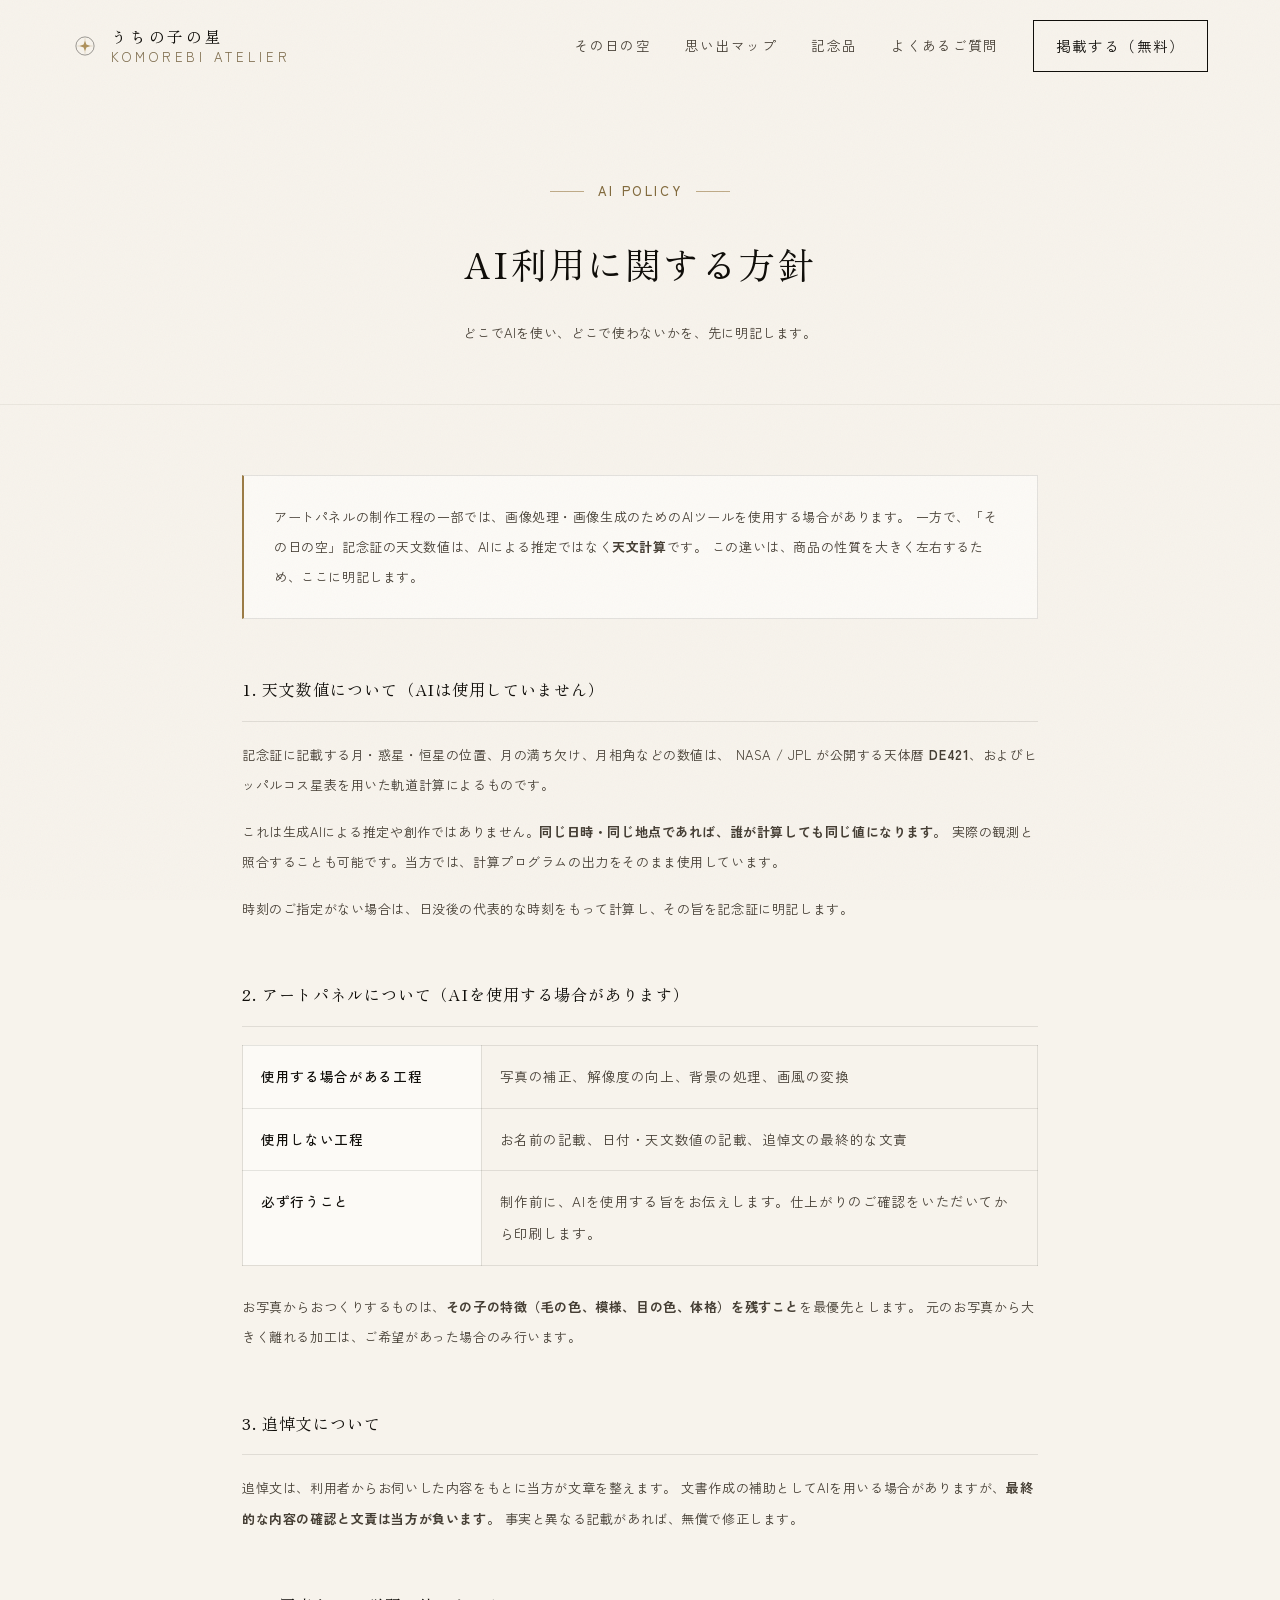
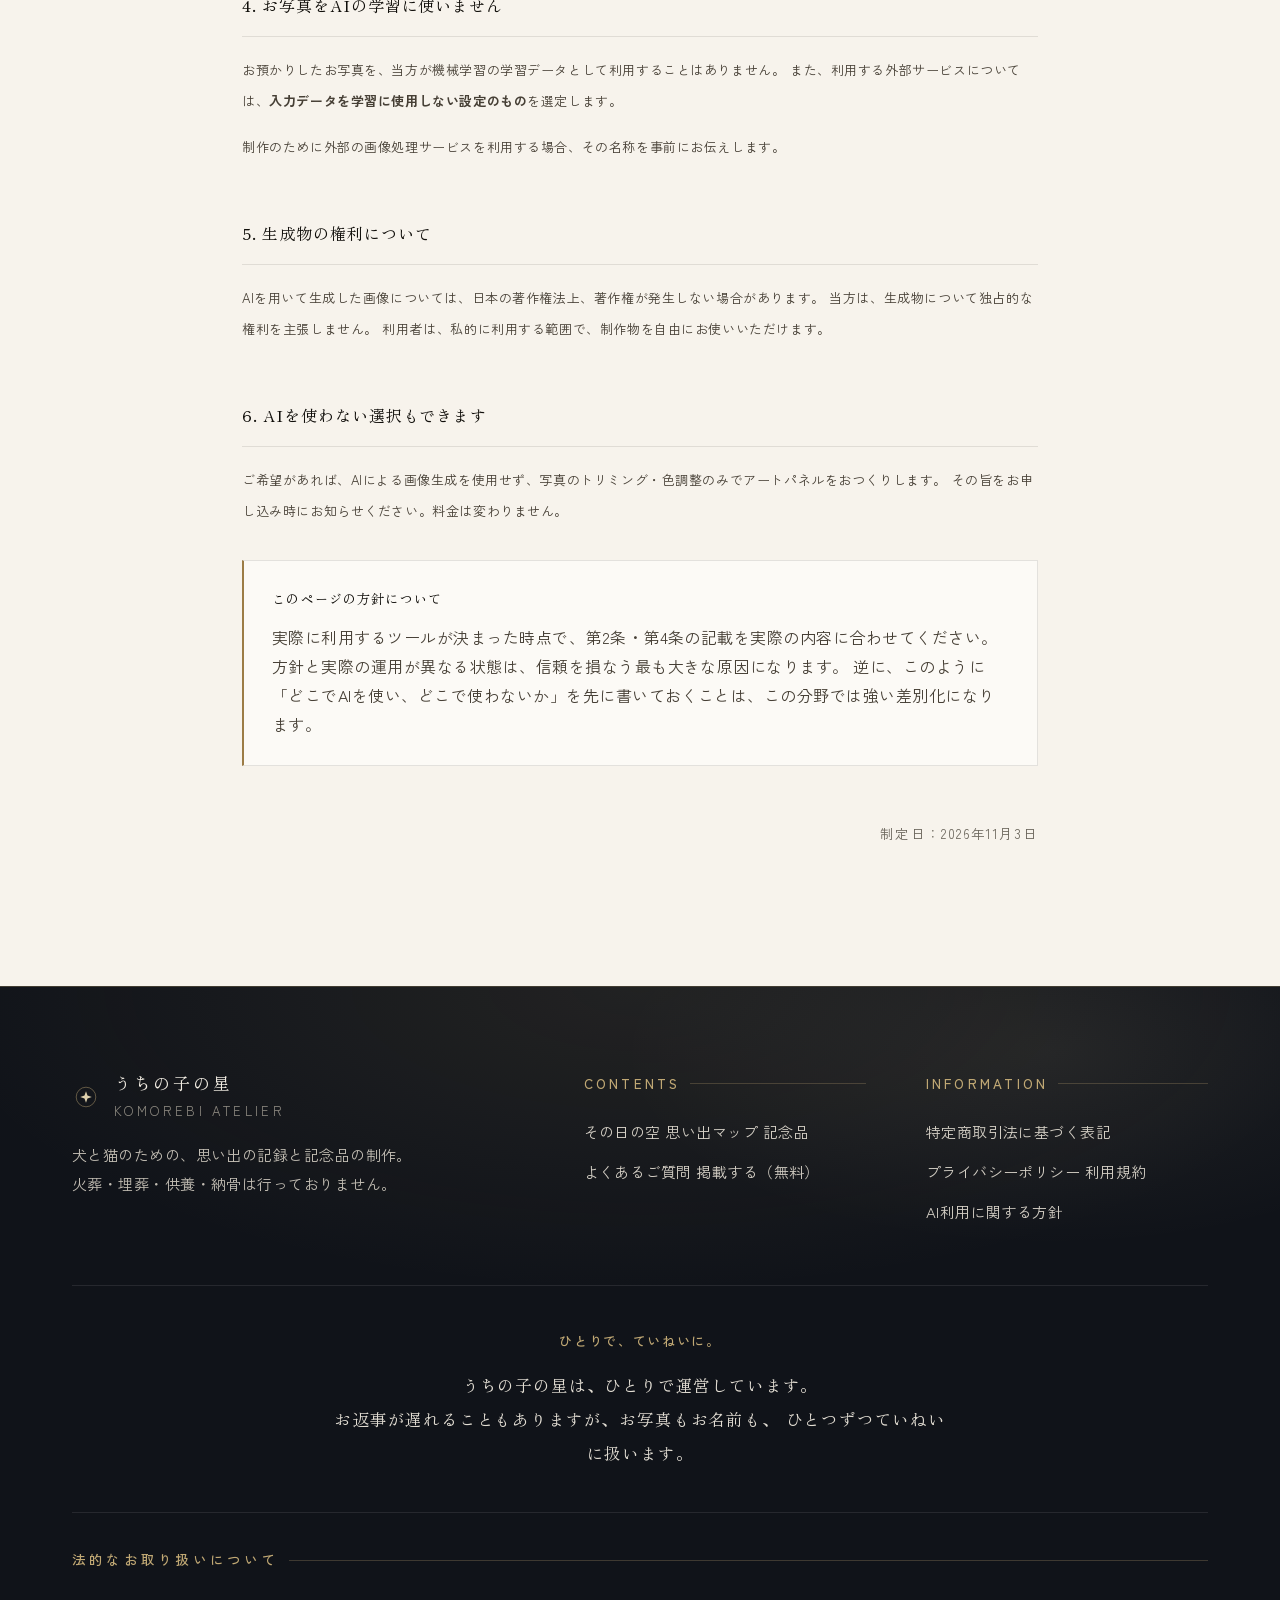
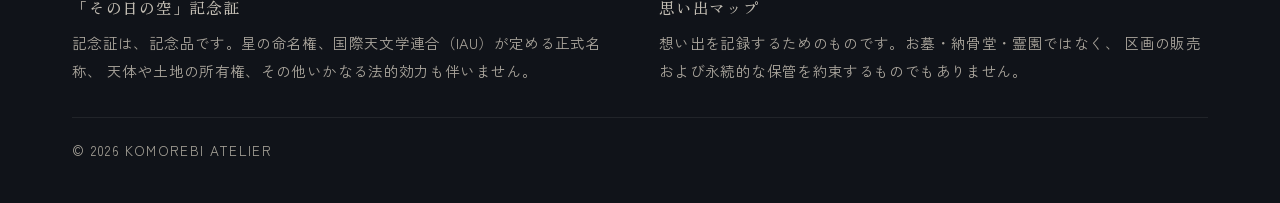
==== commit aa59e3a9: "Add files via upload" ====
--- a/ai-policy.html
+++ b/ai-policy.html
@@ -6,8 +6,11 @@
 <title>AI利用に関する方針｜うちの子の星</title>
 <link rel="preconnect" href="https://fonts.googleapis.com">
 <link rel="preconnect" href="https://fonts.gstatic.com" crossorigin>
-<link rel="stylesheet" href="https://fonts.googleapis.com/css2?family=Shippori+Mincho:wght@400;500;600&family=Zen+Kaku+Gothic+New:wght@300;400;500&display=swap">
+<link rel="stylesheet" href="https://fonts.googleapis.com/css2?family=Zen+Old+Mincho:wght@400;500;600;700&family=Zen+Kaku+Gothic+New:wght@300;400;500&display=swap">
 <link rel="stylesheet" href="style.css">
+<script type="speculationrules">
+{"prefetch":[{"source":"document","where":{"href_matches":"/*"},"eagerness":"moderate"}]}
+</script>
 </head>
 <body data-page="legal">
 
--- a/style.css
+++ b/style.css
@@ -2315,3 +2315,174 @@
 /* ── 地図の件数（19px・金）：2.99:1 → 4.59:1 ── */
 .map-count b{color:#836B3E}
 .sky-data dd small{color:#A8A49A}
+
+/* ══════════════════════════════════════════════════════════════
+   PREMIUM TYPOGRAPHY — 2026 renewal
+   1) ウェブフォントを最優先（システム明朝に負けていた不具合を是正）
+   2) 詰め組み（palt）で日本語の不自然なアキを除去
+   3) 約物処理・行末バランス・見出しの最適化
+   ══════════════════════════════════════════════════════════════ */
+:root{
+  --mincho:"Zen Old Mincho","Hiragino Mincho ProN","Hiragino Mincho Pro",
+           "Yu Mincho",YuMincho,"Noto Serif JP",serif;
+  --gothic:"Zen Kaku Gothic New","Hiragino Sans","Hiragino Kaku Gothic ProN",
+           "Yu Gothic",YuGothic,"Noto Sans JP",sans-serif;
+
+  /* 上質な色調：彩度を落とし、深みを持たせた金 */
+  --gold:#9C7C46;
+  --gold-2:#C4A675;
+  --gold-3:#E2CFAB;
+  --ink:#100E0A;
+  --ink-2:#241F18;
+  --ink-3:#463F35;
+}
+
+/* ── 日本語組版の基礎：詰め組み（かなのアキを詰める）── */
+body,.display,.h1,.h2,.h3,.h4,.lead,.body,.small,.tiny,
+.btn,.nav a,.ftr,.ftr-voice,.ftr-cr,.ftr-disc-h,
+.sec-head .h2,.statement-tx,.statement-tx em,
+.faq-q,.faq-a,.plan-name,.step-tx,.price-val,
+.cmp-tbl th,.cmp-tbl td,.entry-name,.mem-line{
+  font-feature-settings:"palt" 1;
+  text-spacing-trim:trim-start;
+}
+
+/* ── 行末の整え：見出しは balance、本文は pretty ── */
+.display,.h1,.h2,.h3,.h4,.sec-head .h2,.statement-tx,.faq-q,.plan-name{
+  text-wrap:balance;
+}
+.lead,.body,.small,.tiny,.faq-a,.step-tx,.mem-line,.entry-tx{
+  text-wrap:pretty;
+}
+
+/* ── 見出し：明朝の品格を出す（詰めすぎない追送り）── */
+.display{
+  font-family:var(--mincho);font-weight:500;
+  letter-spacing:.028em;line-height:1.72;
+}
+.h2,.sec-head .h2{
+  font-family:var(--mincho);font-weight:500;
+  letter-spacing:.032em;line-height:1.86;
+}
+.h3{
+  font-family:var(--mincho);font-weight:500;
+  letter-spacing:.028em;line-height:1.9;
+}
+.statement-tx{
+  font-family:var(--mincho);font-weight:400;
+  letter-spacing:.045em;line-height:2.05;
+}
+
+/* ── 本文：明朝の可読性を確保する行送り ── */
+.lead{
+  font-family:var(--mincho);font-weight:400;
+  letter-spacing:.038em;line-height:2.0;
+}
+.body{font-family:var(--mincho);font-weight:400;letter-spacing:.03em;line-height:1.98}
+
+/* ── 小さな英字ラベルは追送りを活かす（詰め組みを解除）── */
+.lbl,.eyebrow,.kanji-num,.en,.edit-num,.sec-en{
+  font-feature-settings:normal;
+  text-spacing-trim:normal;
+}
+.lbl{font-family:var(--gothic);font-weight:500;letter-spacing:.2em}
+.kanji-num{font-family:var(--mincho);font-weight:500;letter-spacing:.24em}
+
+/* ── 選択・アンチエイリアス ── */
+::selection{background:#C4A675;color:#100E0A}
+html{-webkit-font-smoothing:antialiased;-moz-osx-font-smoothing:grayscale;text-rendering:optimizeLegibility}
+
+/* ══════════════════════════════════════════════════════════════
+   MODERN MOTION — スクロール連動 + ページ遷移（2026）
+   ══════════════════════════════════════════════════════════════ */
+
+/* ── View Transitions：ページ間の溶け合い（対応ブラウザのみ）── */
+@view-transition{navigation:auto}
+
+@media (prefers-reduced-motion: no-preference){
+  ::view-transition-old(root){
+    animation:vt-fade-out .26s cubic-bezier(.4,0,1,1) both;
+  }
+  ::view-transition-new(root){
+    animation:vt-fade-in .42s cubic-bezier(0,0,.2,1) both;
+  }
+}
+@keyframes vt-fade-out{to{opacity:0}}
+@keyframes vt-fade-in{from{opacity:0}to{opacity:1}}
+
+/* ── スクロール連動の出現（animation-timeline: view()）──
+   対応ブラウザでは JS の IntersectionObserver を無効化して、
+   スクロール位置に紐づく、より上質な動きに切り替える            */
+@supports (animation-timeline: view()){
+  [data-rv]{opacity:1!important;transform:none!important}
+  [data-rv].in{opacity:1!important;transform:none!important}
+
+  @media (prefers-reduced-motion: no-preference){
+    [data-rv]{
+      animation:rv-rise linear both;
+      animation-timeline:view();
+      animation-range:entry 6% cover 30%;
+    }
+    /* 見出しは少し遅らせて奥行きを出す */
+    .sec-head[data-rv]{animation-range:entry 2% cover 26%}
+  }
+}
+@keyframes rv-rise{
+  from{opacity:0;transform:translateY(28px)}
+  60% {opacity:1}
+  to  {opacity:1;transform:none}
+}
+
+@media (prefers-reduced-motion: reduce){
+  [data-rv]{opacity:1!important;transform:none!important;animation:none!important}
+  ::view-transition-old(root),::view-transition-new(root){animation:none!important}
+}
+
+/* ── 滑らかな移動・フォーカスの上質化 ── */
+html{scroll-behavior:smooth}
+@media (prefers-reduced-motion:reduce){html{scroll-behavior:auto}}
+
+:focus-visible{
+  outline:2px solid var(--gold-2);
+  outline-offset:3px;
+  border-radius:2px;
+}
+
+/* ── 助数詞（枚・件など）を 13px 以上に ── */
+.stats4 b em{font-size:.56em}
+
+/* ══════════════════════════════════════════════════════════════
+   PREMIUM DETAIL — 余白・数字・約物の上質化
+   ══════════════════════════════════════════════════════════════ */
+
+/* ── 余白：上質さは「間」で決まる（PC は大きく、携帯は据え置き）── */
+@media (min-width:900px){
+  .sec{padding:clamp(120px,10.5vw,156px) 0}
+  .sec.tight-p{padding:clamp(104px,9vw,132px) 0}
+  .sec-head{margin-bottom:76px}
+  .sec-head .lbl{margin-bottom:30px}
+  .sec-head .h2{margin-bottom:26px}
+}
+.sec-head .h2{margin-bottom:24px}
+
+/* ── 数字：等幅・ライニングで品よく揃える ── */
+.stats4 b,.price-val,.price-num,.cnt,.map-count b,.cmp-tbl td,.step-num{
+  font-variant-numeric:lining-nums tabular-nums;
+}
+.kanji-num,.edit-num{font-variant-numeric:lining-nums}
+
+/* ── 鍵括弧・中黒まわりを詰める（上質な日本語組版）── */
+.quote-tx,.statement-tx{text-indent:-.4em}
+
+/* ── 区切り線を金の細線に（上質なアクセント）── */
+.sec + .sec{border-top:1px solid rgba(156,124,70,.13)}
+.sec.dark + .sec,.sec + .sec.dark{border-top:none}
+
+/* ── スクロールバー（対応ブラウザ）── */
+@supports selector(::-webkit-scrollbar){
+  ::-webkit-scrollbar{width:9px}
+  ::-webkit-scrollbar-track{background:var(--paper)}
+  ::-webkit-scrollbar-thumb{background:rgba(156,124,70,.34);border-radius:0}
+  ::-webkit-scrollbar-thumb:hover{background:rgba(156,124,70,.55)}
+}
+html{scrollbar-color:rgba(156,124,70,.34) var(--paper);scrollbar-width:thin}
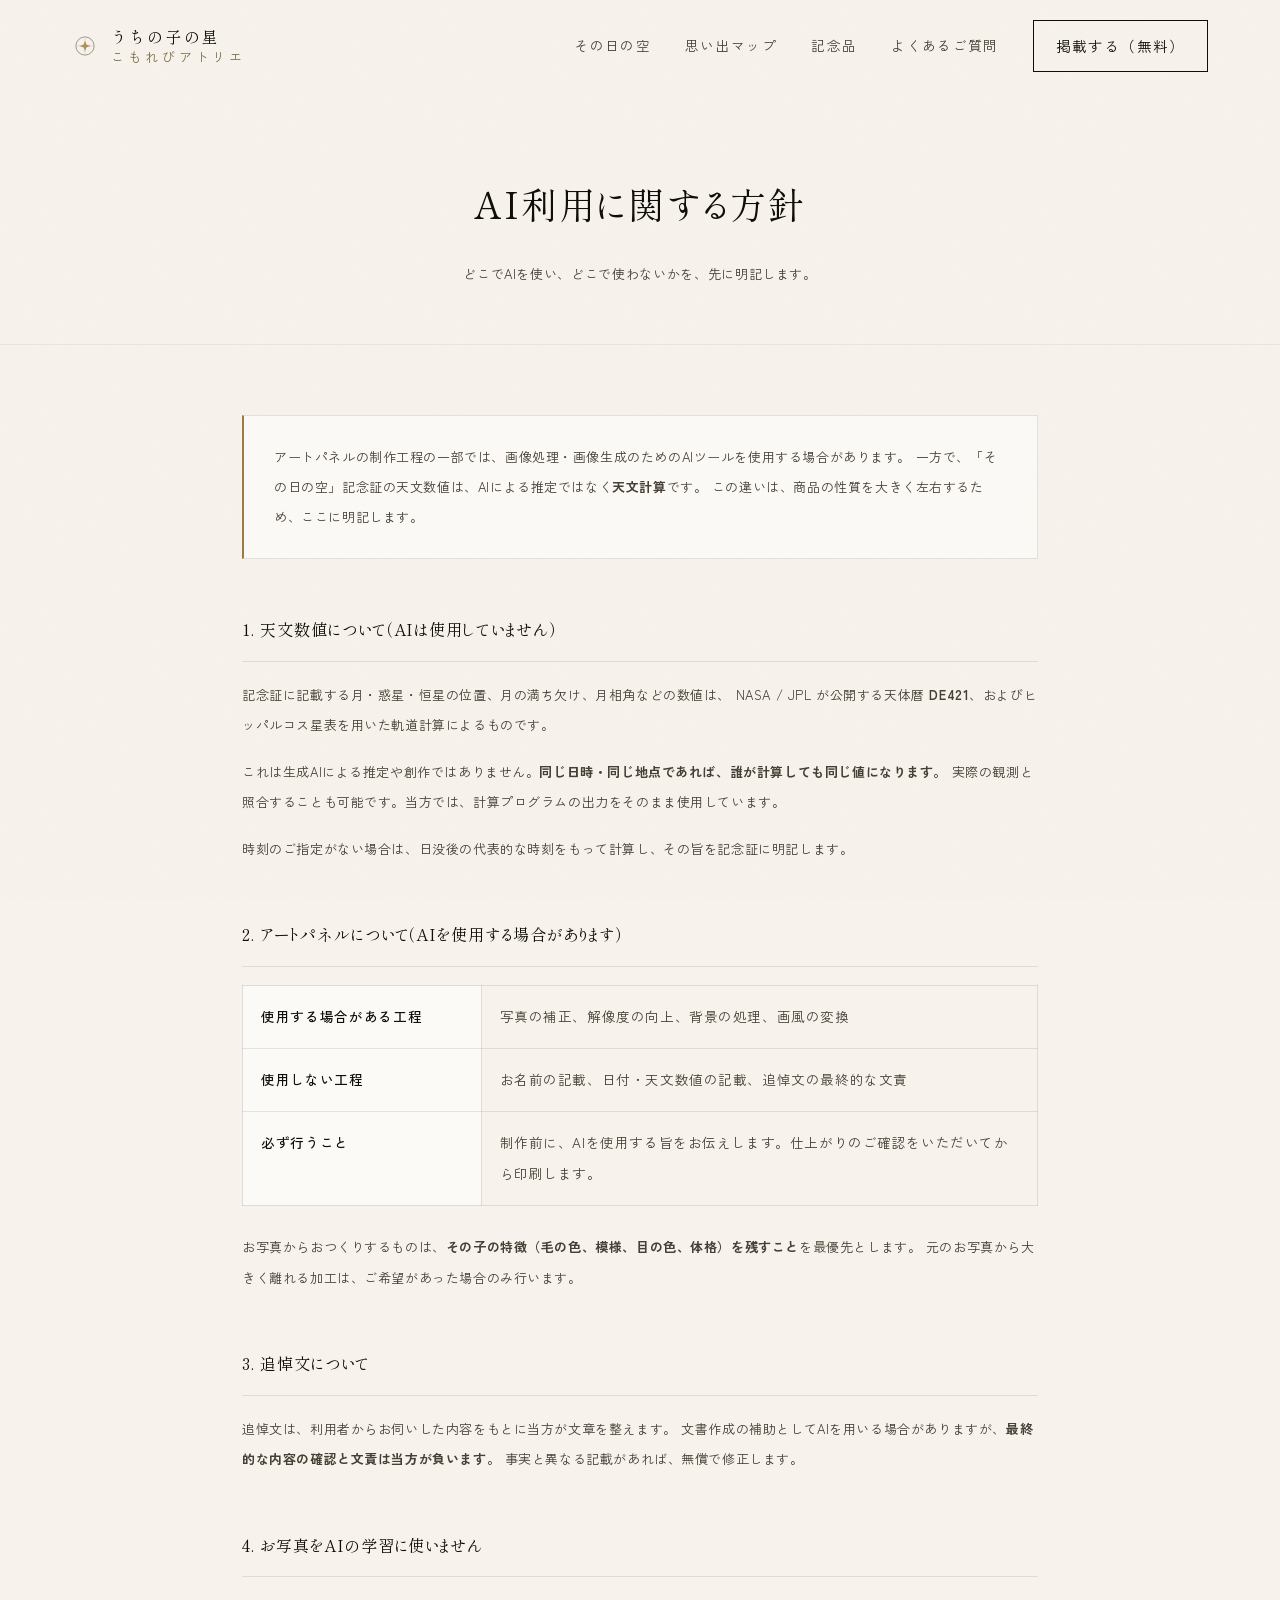
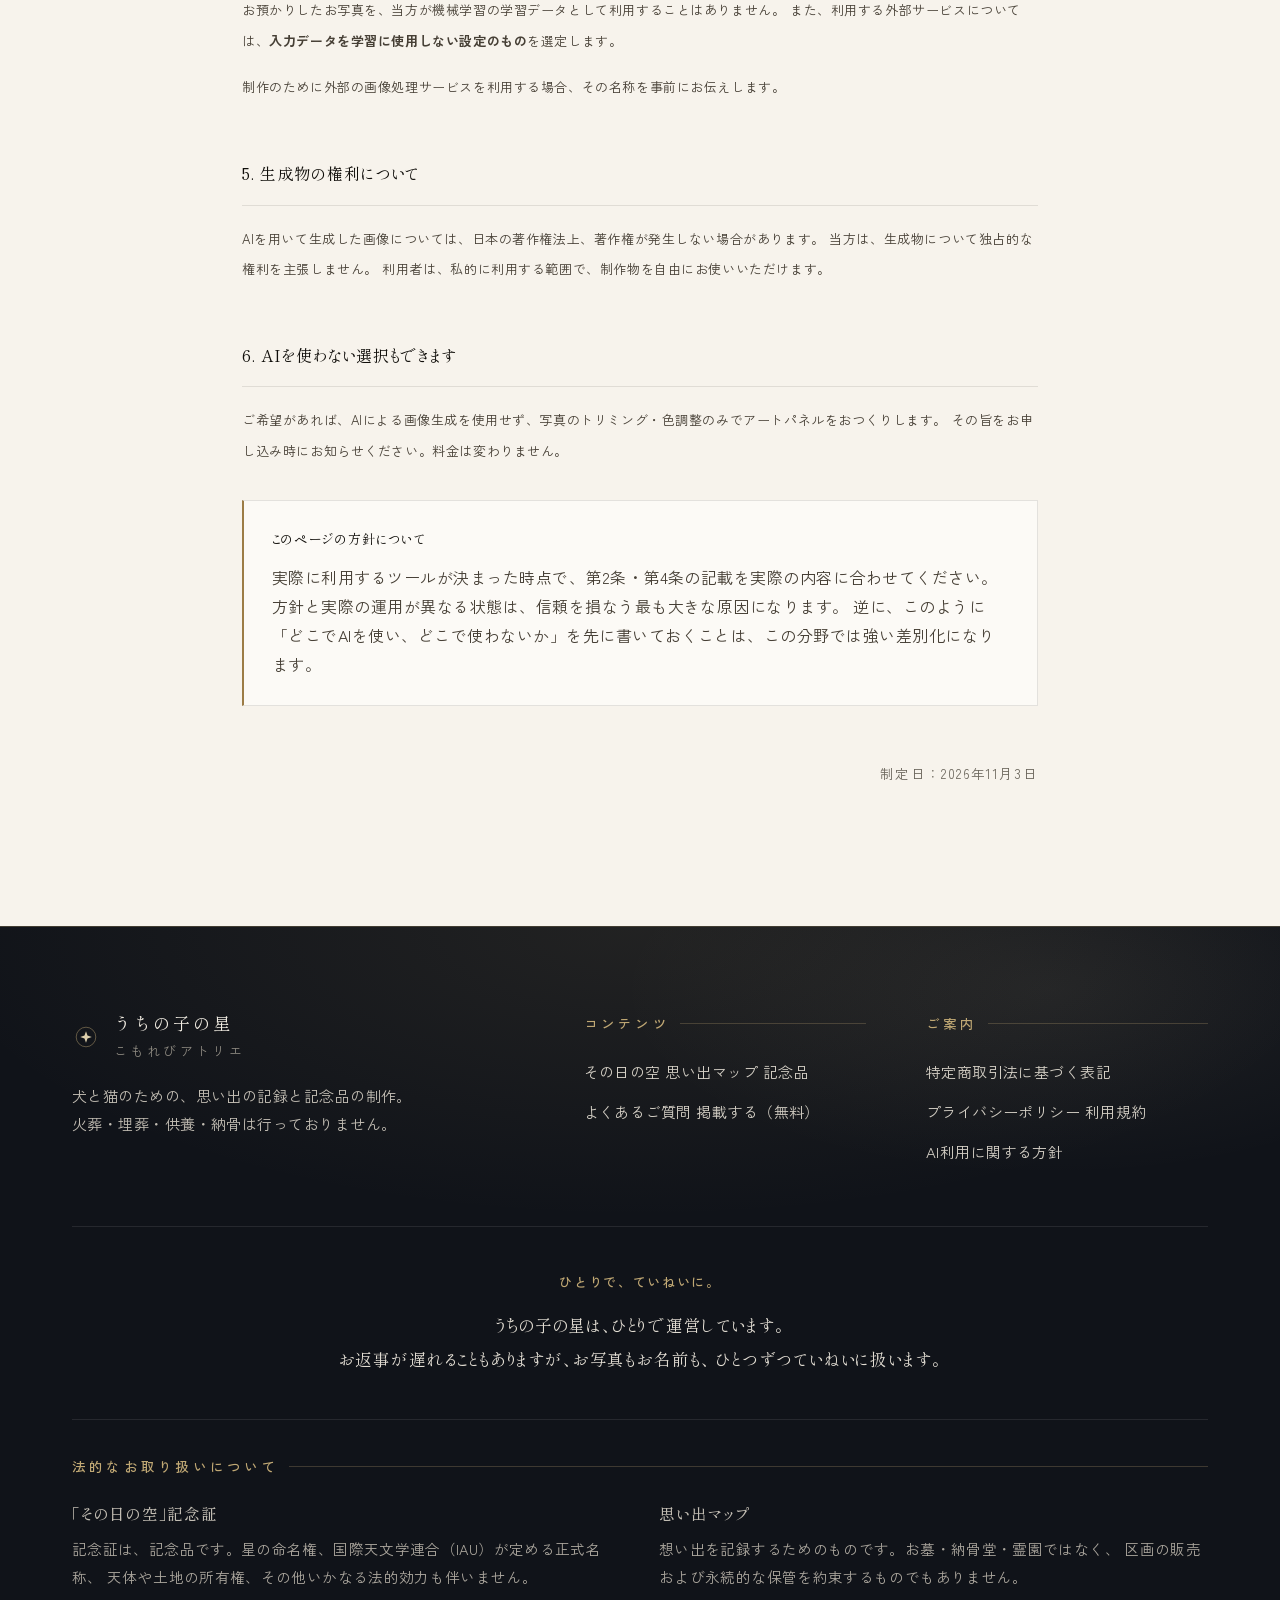
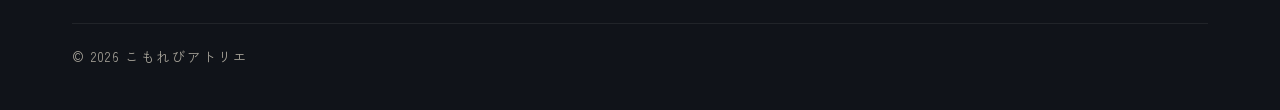
==== commit 114295b0: "yes" ====
--- a/ai-policy.html
+++ b/ai-policy.html
@@ -6,7 +6,7 @@
 <title>AI利用に関する方針｜うちの子の星</title>
 <link rel="preconnect" href="https://fonts.googleapis.com">
 <link rel="preconnect" href="https://fonts.gstatic.com" crossorigin>
-<link rel="stylesheet" href="https://fonts.googleapis.com/css2?family=Zen+Old+Mincho:wght@400;500;600;700&family=Zen+Kaku+Gothic+New:wght@300;400;500&display=swap">
+<link rel="stylesheet" href="https://fonts.googleapis.com/css2?family=Shippori+Mincho:wght@400;500;600;700;800&family=Zen+Kaku+Gothic+New:wght@300;400;500;700&display=swap">
 <link rel="stylesheet" href="style.css">
 <script type="speculationrules">
 {"prefetch":[{"source":"document","where":{"href_matches":"/*"},"eagerness":"moderate"}]}
@@ -25,7 +25,7 @@
       </svg>
       <span class="mark-tx">
         <span class="jp">うちの子の星</span>
-        <span class="en">KOMOREBI ATELIER</span>
+        <span class="en">こもれびアトリエ</span>
       </span>
     </a>
 
@@ -46,7 +46,6 @@
 
 <div class="page-head">
   <div class="narrow">
-    <span class="lbl center">AI POLICY</span>
     <h1>AI利用に関する方針</h1>
     <p>どこでAIを使い、どこで使わないかを、先に明記します。</p>
   </div>
@@ -139,7 +138,7 @@
           </svg>
           <span>
             <span class="jp">うちの子の星</span>
-            <span class="en">KOMOREBI ATELIER</span>
+            <span class="en">こもれびアトリエ</span>
           </span>
         </div>
         <p>犬と猫のための、思い出の記録と記念品の制作。<br>
@@ -147,7 +146,7 @@
       </div>
 
       <nav class="ftr-ln" aria-label="コンテンツ">
-        <h4>CONTENTS</h4>
+        <h4>コンテンツ</h4>
         <a href="index.html#sky">その日の空</a>
         <a href="map.html">思い出マップ</a>
         <a href="index.html#keepsakes">記念品</a>
@@ -156,7 +155,7 @@
       </nav>
 
       <nav class="ftr-ln" aria-label="ご案内">
-        <h4>INFORMATION</h4>
+        <h4>ご案内</h4>
         <a href="tokushoho.html">特定商取引法に基づく表記</a>
         <a href="privacy.html">プライバシーポリシー</a>
         <a href="terms.html">利用規約</a>
@@ -188,7 +187,7 @@
           区画の販売および永続的な保管を約束するものでもありません。
         </div>
       </div>
-      <div class="ftr-cr">&copy; <span data-year>2026</span> KOMOREBI ATELIER</div>
+      <div class="ftr-cr">&copy; <span data-year>2026</span> こもれびアトリエ</div>
     </div>
   </div>
 </footer>
--- a/style.css
+++ b/style.css
@@ -2486,3 +2486,104 @@
   ::-webkit-scrollbar-thumb:hover{background:rgba(156,124,70,.55)}
 }
 html{scrollbar-color:rgba(156,124,70,.34) var(--paper);scrollbar-width:thin}
+
+/* ══════════════════════════════════════════════════════════════
+   TYPOGRAPHY CORRECTION — 本文はゴシック、見出しは明朝
+   （明朝の本文は画面では重く潰れるため、可読性を優先）
+   ══════════════════════════════════════════════════════════════ */
+.body,.small,.tiny{
+  font-family:var(--gothic);
+  font-weight:400;
+  letter-spacing:.04em;
+  line-height:1.95;
+}
+/* リード文・引用・大きな見出しは明朝のまま（品格を出す） */
+.lead,.statement-tx,.quote-tx,.cine-cap .q{
+  font-family:var(--mincho);
+}
+
+/* ── 英数字だけの要素は詰め組みを解除（palt は和文専用）── */
+.en,.lbl,.eyebrow,.edit-num,.cert-no,.cert-brand,.ftr-cr,
+.hero3-eyebrow,.kanji-num,.step-num,.price-val,.stats4 b{
+  font-feature-settings:normal;
+}
+
+/* ── 見出しのウェイトを最適化（太すぎず細すぎず）── */
+.display{font-weight:500}
+.h2,.sec-head .h2{font-weight:500}
+.h3{font-weight:500}
+.statement-tx{font-weight:400}
+.lead{font-weight:400}
+
+/* ── 日本語の約物（、。）の直後をわずかに詰める ── */
+.lead,.statement-tx,.quote-tx,.body{
+  hanging-punctuation:allow-end;
+}
+
+/* ══════════════════════════════════════════════════════════════
+   palt と letter-spacing の競合を解消
+   （広い追送りをかける要素では詰め組みを無効化するのが日本語組版の原則）
+   ══════════════════════════════════════════════════════════════ */
+
+/* ① 広い追送り（表示目的）→ 詰め組み OFF・等幅で均一に */
+.cert-name,.cert-ttl,.cert-brand,.cert-no,.jp,.mark-tx .jp,
+.hero3-eyebrow,.lbl,.en,.edit-num,.kanji-num,.step-num,
+.quote-by,.cine-cap .s,.ftr-cr,.more-fold-tx,.cmp-fold-tx{
+  font-feature-settings:normal;
+}
+
+/* ② 詰め組みを使う本文・見出し → 追送りは最小限に */
+.display{letter-spacing:.02em}
+.h2,.sec-head .h2{letter-spacing:.025em}
+.h3{letter-spacing:.022em}
+.lead{letter-spacing:.028em}
+.body,.small,.tiny{letter-spacing:.022em}
+.statement-tx{letter-spacing:.035em}
+
+/* ③ ロゴ・証明書は詰め組み無しで字間を均一に（上質さの要） */
+.mark-tx .jp{letter-spacing:.14em}
+.cert-name{letter-spacing:.18em}
+.cert-ttl{letter-spacing:.2em}
+.cert-brand{letter-spacing:.24em}
+
+/* ── レンダリング品質 ── */
+body{
+  text-rendering:auto;
+  -webkit-font-smoothing:antialiased;
+  -moz-osx-font-smoothing:grayscale;
+  font-synthesis:none;
+  font-optical-sizing:auto;
+}
+
+/* ── 合成ウェイト不具合の是正（700 が効かなくなっていた）── */
+body{font-synthesis:weight style small-caps}
+
+/* ══════════════════════════════════════════════════════════════
+   FINAL TYPOGRAPHY — Shippori Mincho（画面設計の現代明朝）
+   Zen Old Mincho は字面が重く画面で潰れるため変更。
+   本文はゴシックのまま可読性を確保し、サイズを引き上げ。
+   ══════════════════════════════════════════════════════════════ */
+:root{
+  --mincho:"Shippori Mincho","Hiragino Mincho ProN","Hiragino Mincho Pro",
+           "Yu Mincho",YuMincho,"Noto Serif JP",serif;
+  --gothic:"Zen Kaku Gothic New","Hiragino Sans","Hiragino Kaku Gothic ProN",
+           "Yu Gothic",YuGothic,"Noto Sans JP",sans-serif;
+}
+
+/* ── サイズを一段階引き上げ（日本語は大きめが読みやすい）── */
+.body{font-size:18px;line-height:2.0;letter-spacing:.025em}
+.small{font-size:17px;line-height:1.95}
+.tiny{font-size:15.5px;line-height:1.9}
+.lead{font-size:18.5px;line-height:2.05;letter-spacing:.03em}
+.h3{font-size:clamp(19px,2.2vw,24px);line-height:1.88}
+.h2,.sec-head .h2{font-size:clamp(24px,3.2vw,38px);line-height:1.84}
+.display{font-size:clamp(32px,5.6vw,64px)}
+
+/* 本文はゴシック（可読性）、見出し・リードは明朝（品格） */
+.body,.small,.tiny{font-family:var(--gothic);font-weight:400}
+.lead,.statement-tx,.quote-tx,.display,.h2,.h3,.h1{font-family:var(--mincho)}
+
+/* 追送りは控えめに（詰め組みは日本語Google Fontsに存在しないため不要） */
+.body,.small,.tiny{letter-spacing:.025em}
+.lead{letter-spacing:.03em}
+.h2,.sec-head .h2,.h3{letter-spacing:.028em}
